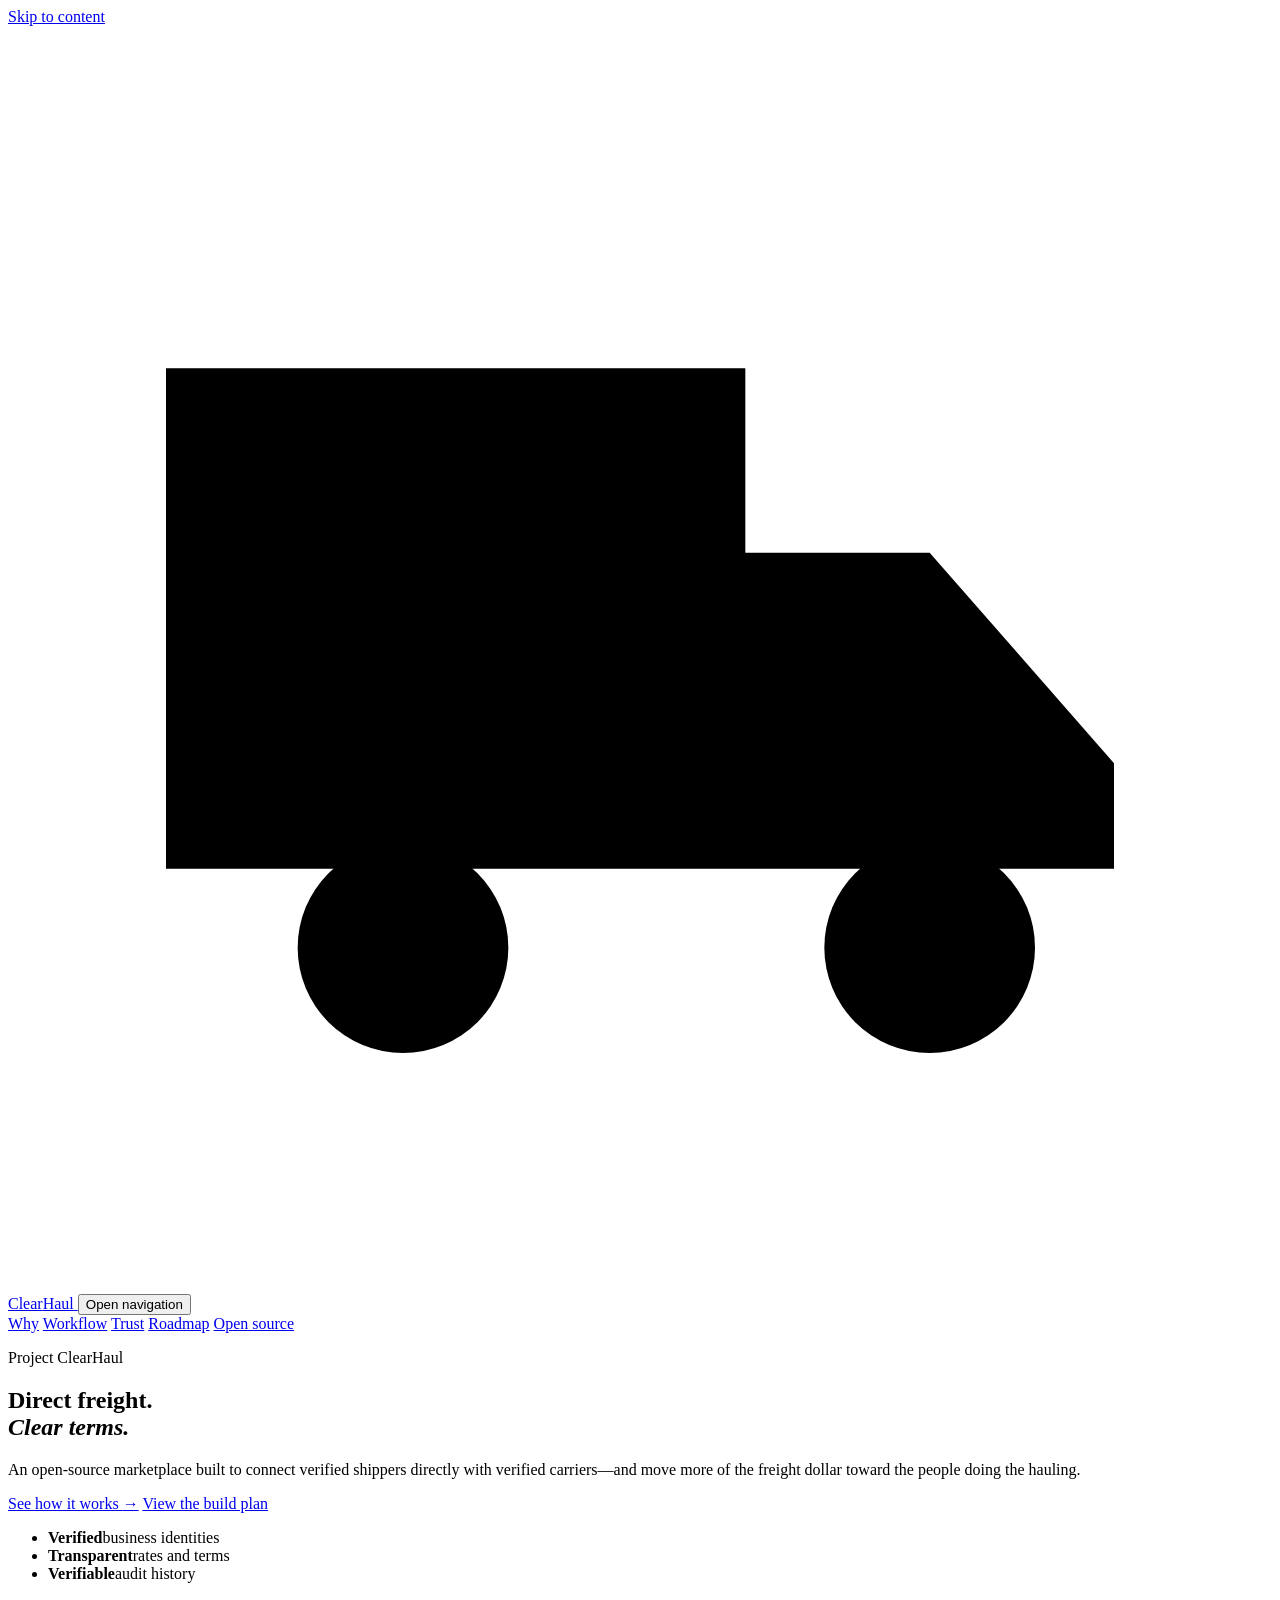
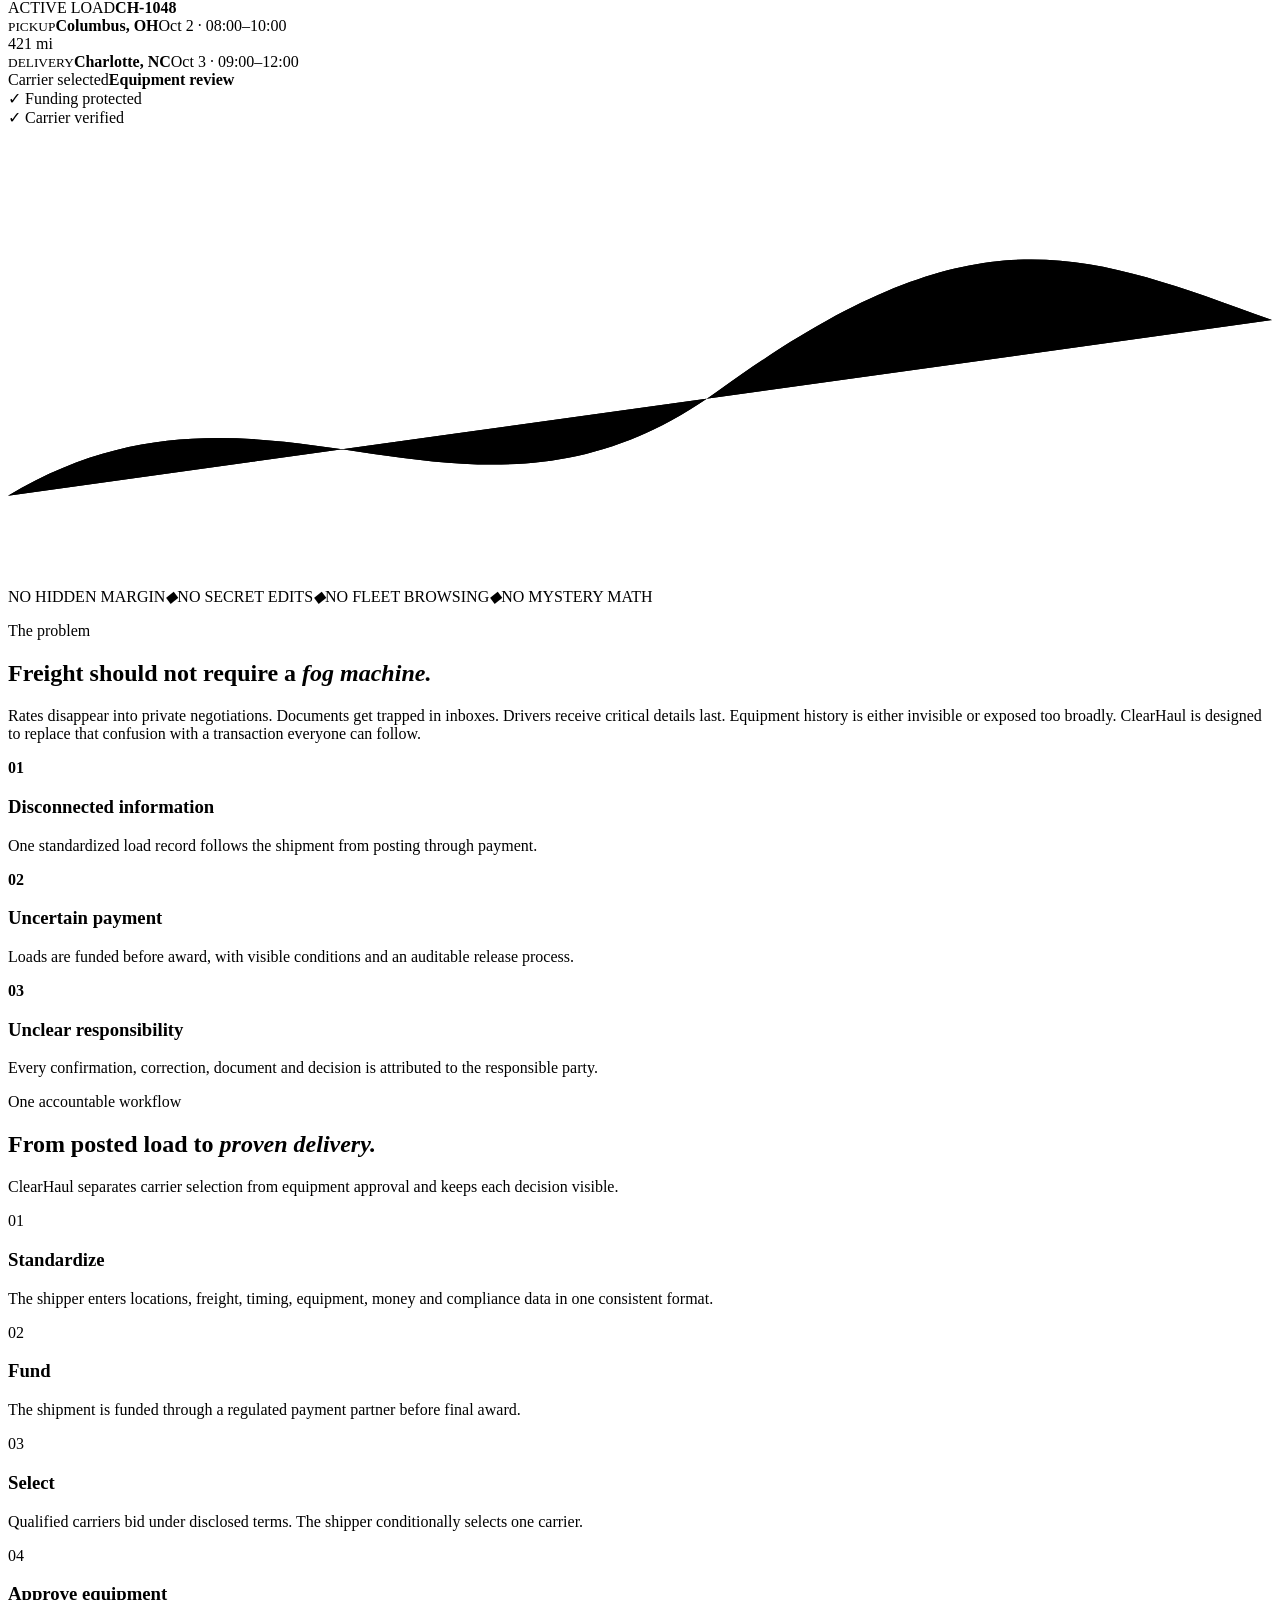
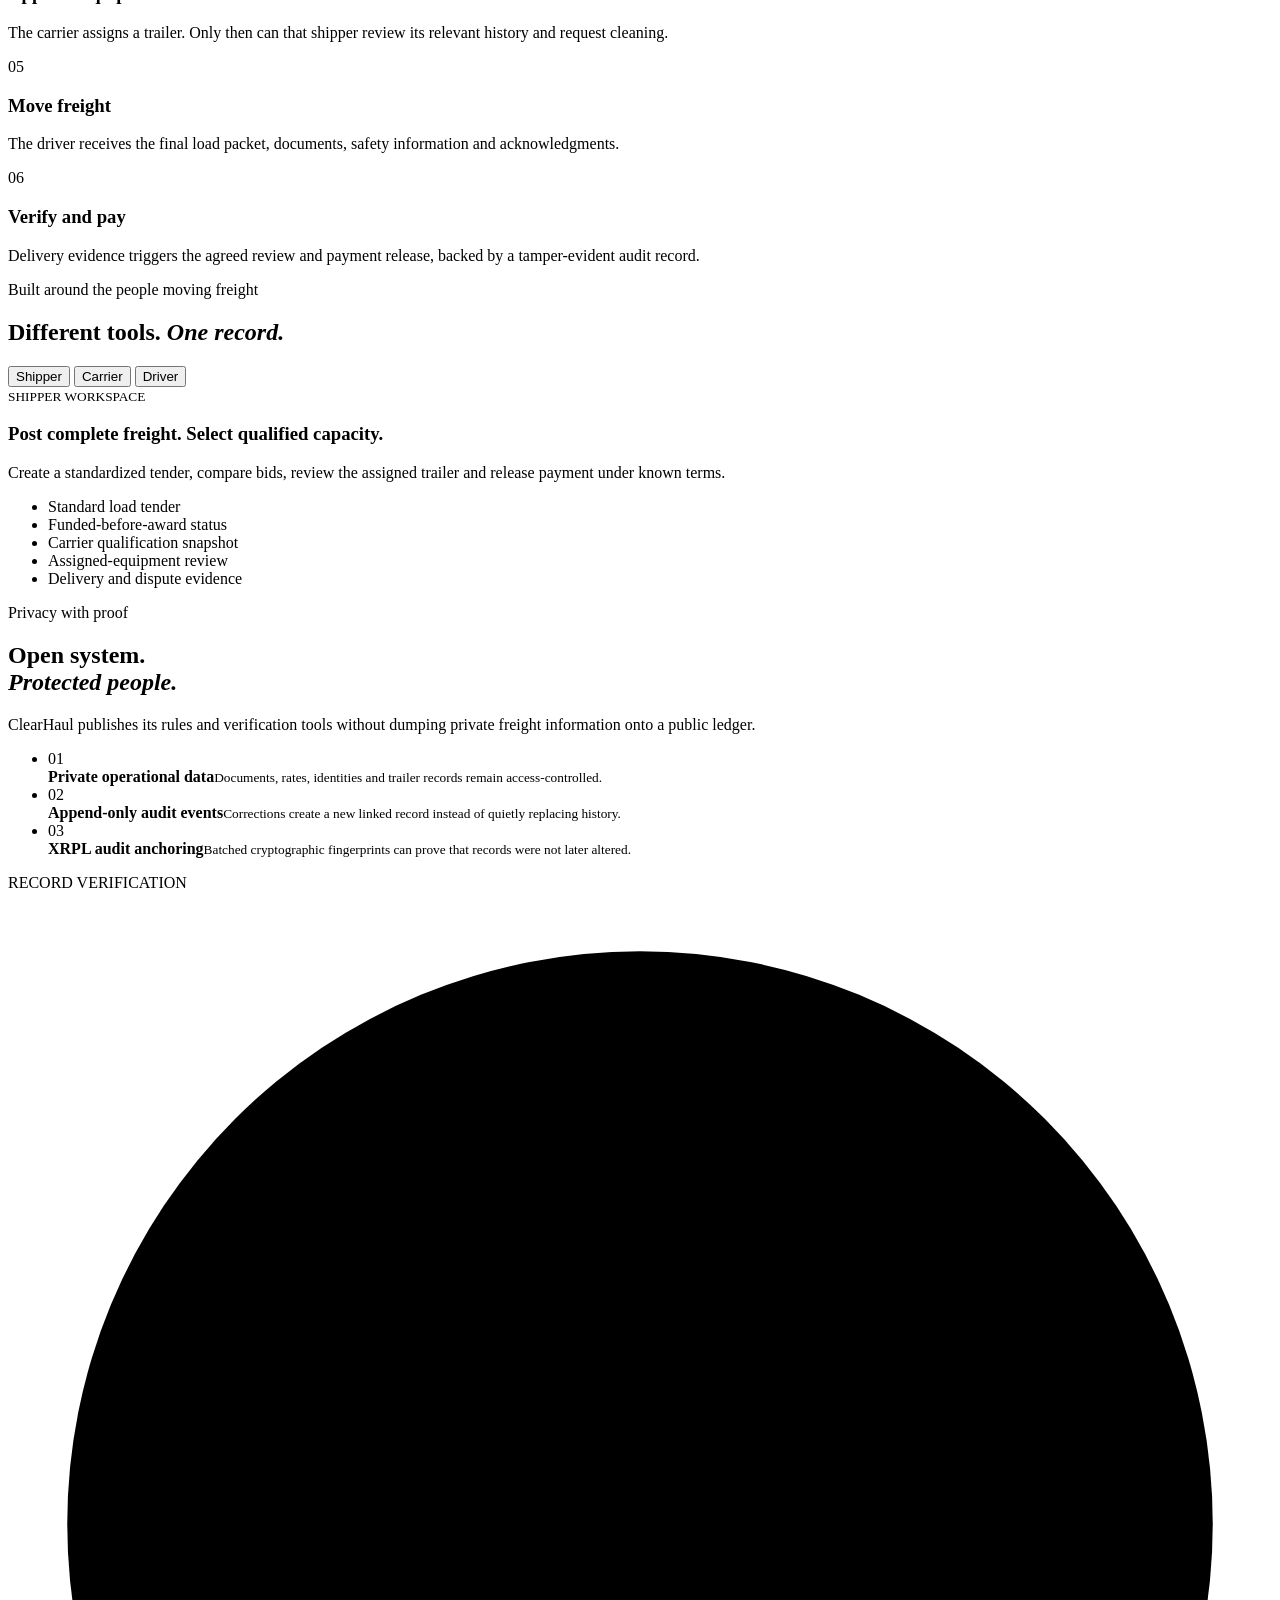
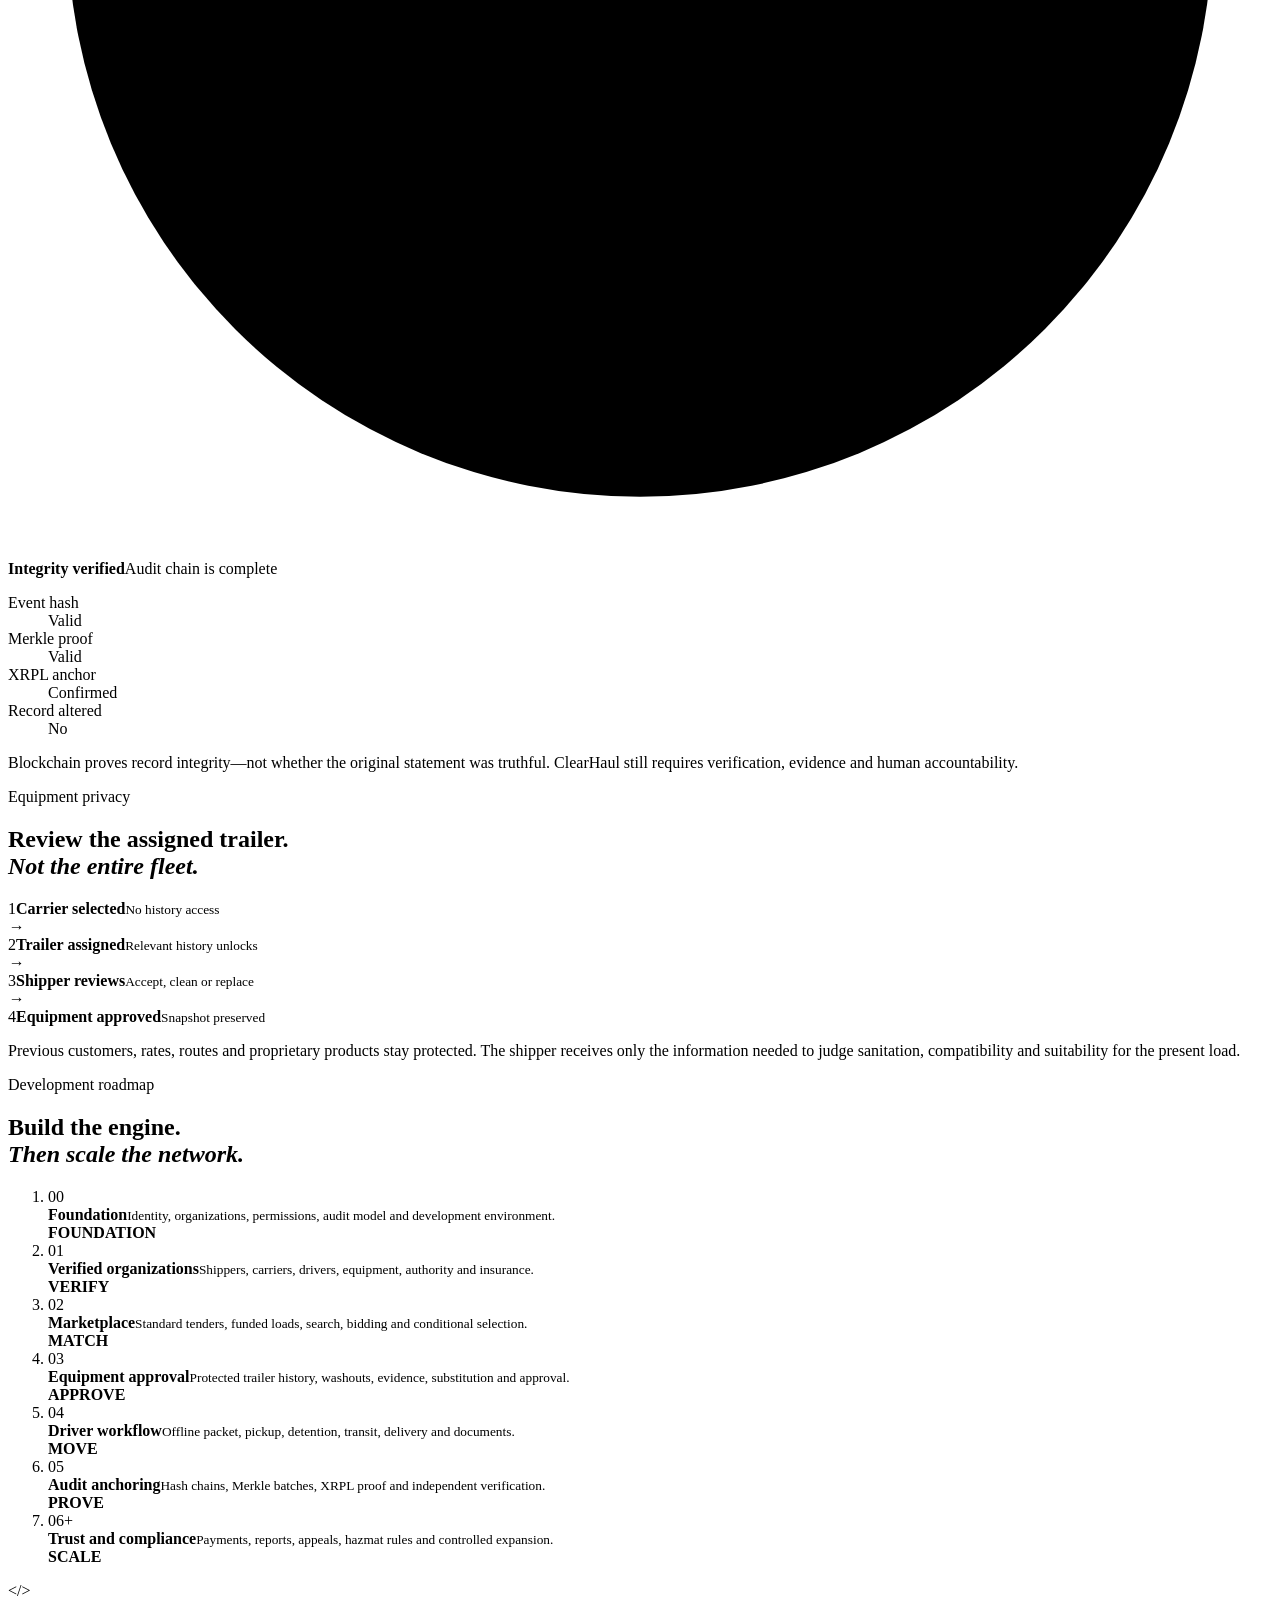
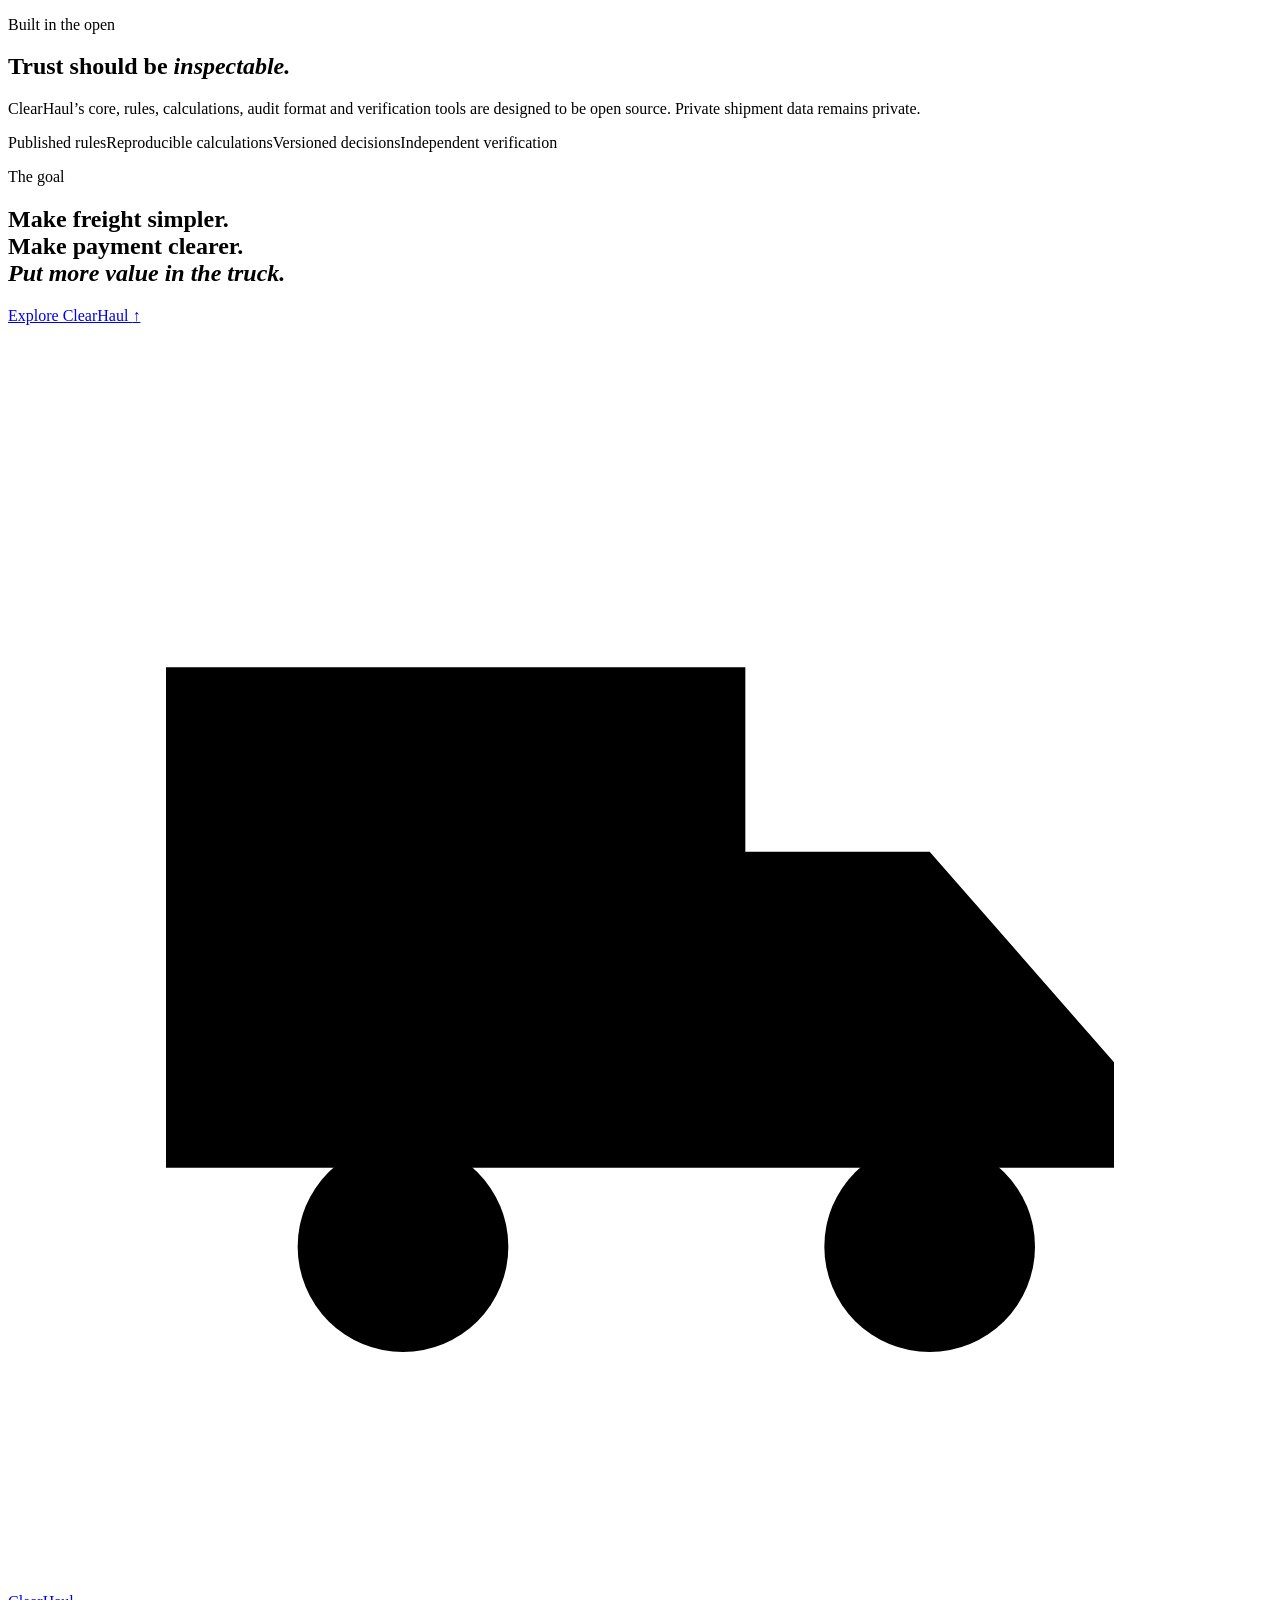
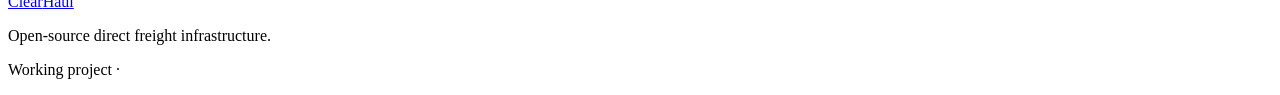
==== index.html @ f8c184ee "Add index.html for ClearHaul project website" ====
<!doctype html>
<html lang="en">
<head>
  <meta charset="utf-8">
  <meta name="viewport" content="width=device-width, initial-scale=1">
  <meta name="description" content="ClearHaul is an open-source direct freight marketplace connecting verified shippers, carriers and drivers with transparent transactions and verifiable audit records.">
  <meta name="theme-color" content="#08131f">
  <title>ClearHaul | Direct freight. Clear terms.</title>
  <link rel="icon" href="assets/favicon.svg" type="image/svg+xml">
  <link rel="stylesheet" href="styles.css">
  <script src="script.js" defer></script>
</head>
<body>
  <a class="skip-link" href="#main">Skip to content</a>
  <header class="site-header" data-header>
    <a class="brand" href="#top" aria-label="ClearHaul home">
      <svg aria-hidden="true" viewBox="0 0 48 48"><path d="M6 13h22v19H6zM28 20h7l7 8v4H28z"/><circle cx="15" cy="35" r="4"/><circle cx="35" cy="35" r="4"/><path class="brand-road" d="M3 41h42"/></svg>
      <span>Clear<span>Haul</span></span>
    </a>
    <button class="nav-toggle" type="button" aria-expanded="false" aria-controls="site-nav" data-nav-toggle>
      <span></span><span></span><span></span><span class="sr-only">Open navigation</span>
    </button>
    <nav id="site-nav" class="site-nav" aria-label="Primary navigation" data-nav>
      <a href="#problem">Why</a>
      <a href="#workflow">Workflow</a>
      <a href="#trust">Trust</a>
      <a href="#roadmap">Roadmap</a>
      <a class="nav-cta" href="#open-source">Open source</a>
    </nav>
  </header>

  <main id="main">
    <section class="hero" id="top">
      <div class="hero-grid"></div>
      <div class="hero-copy reveal">
        <p class="eyebrow"><span></span> Project ClearHaul</p>
        <h1>Direct freight.<br><em>Clear terms.</em></h1>
        <p class="hero-lead">An open-source marketplace built to connect verified shippers directly with verified carriers—and move more of the freight dollar toward the people doing the hauling.</p>
        <div class="hero-actions">
          <a class="button button-primary" href="#workflow">See how it works <span aria-hidden="true">→</span></a>
          <a class="button button-secondary" href="#roadmap">View the build plan</a>
        </div>
        <ul class="hero-signals" aria-label="Core principles">
          <li><strong>Verified</strong><span>business identities</span></li>
          <li><strong>Transparent</strong><span>rates and terms</span></li>
          <li><strong>Verifiable</strong><span>audit history</span></li>
        </ul>
      </div>

      <div class="hero-visual reveal" aria-label="Illustration of a direct freight load moving from shipper to carrier">
        <div class="route-card">
          <div class="route-top"><span>ACTIVE LOAD</span><strong>CH-1048</strong></div>
          <div class="route-stop">
            <span class="stop-dot pickup"></span>
            <div><small>PICKUP</small><strong>Columbus, OH</strong><span>Oct 2 · 08:00–10:00</span></div>
          </div>
          <div class="route-line"><i></i><span>421 mi</span></div>
          <div class="route-stop">
            <span class="stop-dot delivery"></span>
            <div><small>DELIVERY</small><strong>Charlotte, NC</strong><span>Oct 3 · 09:00–12:00</span></div>
          </div>
          <div class="route-footer"><span>Carrier selected</span><strong>Equipment review</strong></div>
        </div>
        <div class="status-chip chip-one"><span>✓</span> Funding protected</div>
        <div class="status-chip chip-two"><span>✓</span> Carrier verified</div>
        <svg class="road-art" viewBox="0 0 720 260" aria-hidden="true">
          <path d="M0 210 C150 120 260 255 405 150 S610 70 720 110"/>
          <path class="road-dash" d="M0 210 C150 120 260 255 405 150 S610 70 720 110"/>
        </svg>
      </div>
    </section>

    <section class="ticker" aria-label="ClearHaul principles">
      <div><span>NO HIDDEN MARGIN</span><i>◆</i><span>NO SECRET EDITS</span><i>◆</i><span>NO FLEET BROWSING</span><i>◆</i><span>NO MYSTERY MATH</span></div>
    </section>

    <section class="section problem" id="problem">
      <div class="section-heading reveal">
        <p class="eyebrow dark"><span></span> The problem</p>
        <h2>Freight should not require a <em>fog machine.</em></h2>
      </div>
      <div class="problem-layout">
        <p class="problem-intro reveal">Rates disappear into private negotiations. Documents get trapped in inboxes. Drivers receive critical details last. Equipment history is either invisible or exposed too broadly. ClearHaul is designed to replace that confusion with a transaction everyone can follow.</p>
        <div class="problem-list">
          <article class="problem-item reveal"><b>01</b><div><h3>Disconnected information</h3><p>One standardized load record follows the shipment from posting through payment.</p></div></article>
          <article class="problem-item reveal"><b>02</b><div><h3>Uncertain payment</h3><p>Loads are funded before award, with visible conditions and an auditable release process.</p></div></article>
          <article class="problem-item reveal"><b>03</b><div><h3>Unclear responsibility</h3><p>Every confirmation, correction, document and decision is attributed to the responsible party.</p></div></article>
        </div>
      </div>
    </section>

    <section class="section workflow" id="workflow">
      <div class="section-heading reveal">
        <p class="eyebrow"><span></span> One accountable workflow</p>
        <h2>From posted load to <em>proven delivery.</em></h2>
        <p>ClearHaul separates carrier selection from equipment approval and keeps each decision visible.</p>
      </div>
      <div class="steps">
        <article class="step reveal"><span>01</span><h3>Standardize</h3><p>The shipper enters locations, freight, timing, equipment, money and compliance data in one consistent format.</p></article>
        <article class="step reveal"><span>02</span><h3>Fund</h3><p>The shipment is funded through a regulated payment partner before final award.</p></article>
        <article class="step reveal"><span>03</span><h3>Select</h3><p>Qualified carriers bid under disclosed terms. The shipper conditionally selects one carrier.</p></article>
        <article class="step reveal"><span>04</span><h3>Approve equipment</h3><p>The carrier assigns a trailer. Only then can that shipper review its relevant history and request cleaning.</p></article>
        <article class="step reveal"><span>05</span><h3>Move freight</h3><p>The driver receives the final load packet, documents, safety information and acknowledgments.</p></article>
        <article class="step reveal"><span>06</span><h3>Verify and pay</h3><p>Delivery evidence triggers the agreed review and payment release, backed by a tamper-evident audit record.</p></article>
      </div>
    </section>

    <section class="section roles">
      <div class="section-heading reveal">
        <p class="eyebrow dark"><span></span> Built around the people moving freight</p>
        <h2>Different tools. <em>One record.</em></h2>
      </div>
      <div class="role-tabs reveal" role="tablist" aria-label="ClearHaul user roles">
        <button role="tab" aria-selected="true" aria-controls="shipper-panel" id="shipper-tab" data-tab="shipper">Shipper</button>
        <button role="tab" aria-selected="false" aria-controls="carrier-panel" id="carrier-tab" data-tab="carrier">Carrier</button>
        <button role="tab" aria-selected="false" aria-controls="driver-panel" id="driver-tab" data-tab="driver">Driver</button>
      </div>
      <div class="role-panels reveal">
        <article id="shipper-panel" role="tabpanel" aria-labelledby="shipper-tab" data-panel="shipper">
          <div><small>SHIPPER WORKSPACE</small><h3>Post complete freight. Select qualified capacity.</h3><p>Create a standardized tender, compare bids, review the assigned trailer and release payment under known terms.</p></div>
          <ul><li>Standard load tender</li><li>Funded-before-award status</li><li>Carrier qualification snapshot</li><li>Assigned-equipment review</li><li>Delivery and dispute evidence</li></ul>
        </article>
        <article id="carrier-panel" role="tabpanel" aria-labelledby="carrier-tab" data-panel="carrier" hidden>
          <div><small>CARRIER WORKSPACE</small><h3>Bid clearly. Protect your equipment data.</h3><p>See funded loads, disclose exact terms, assign authorized equipment and follow payment from award to release.</p></div>
          <ul><li>Verified marketplace access</li><li>Versioned bids and terms</li><li>Fleet and driver assignments</li><li>Controlled history disclosure</li><li>Payment status and evidence</li></ul>
        </article>
        <article id="driver-panel" role="tabpanel" aria-labelledby="driver-tab" data-panel="driver" hidden>
          <div><small>DRIVER WORKSPACE</small><h3>The right information reaches the truck.</h3><p>Receive the final packet offline, record arrivals and detention, capture evidence and submit proof of delivery.</p></div>
          <ul><li>Offline load packet</li><li>Hazmat information handoff</li><li>Securement checklist</li><li>Detention timeline</li><li>Pickup and delivery evidence</li></ul>
        </article>
      </div>
    </section>

    <section class="section trust" id="trust">
      <div class="trust-copy reveal">
        <p class="eyebrow"><span></span> Privacy with proof</p>
        <h2>Open system.<br><em>Protected people.</em></h2>
        <p>ClearHaul publishes its rules and verification tools without dumping private freight information onto a public ledger.</p>
        <ul>
          <li><span>01</span><div><strong>Private operational data</strong><small>Documents, rates, identities and trailer records remain access-controlled.</small></div></li>
          <li><span>02</span><div><strong>Append-only audit events</strong><small>Corrections create a new linked record instead of quietly replacing history.</small></div></li>
          <li><span>03</span><div><strong>XRPL audit anchoring</strong><small>Batched cryptographic fingerprints can prove that records were not later altered.</small></div></li>
        </ul>
      </div>
      <div class="proof-card reveal">
        <div class="proof-head"><span>RECORD VERIFICATION</span><span class="pulse"></span></div>
        <div class="proof-status"><svg viewBox="0 0 64 64" aria-hidden="true"><circle cx="32" cy="32" r="29"/><path d="m18 33 9 9 19-21"/></svg><div><strong>Integrity verified</strong><span>Audit chain is complete</span></div></div>
        <dl>
          <div><dt>Event hash</dt><dd>Valid</dd></div>
          <div><dt>Merkle proof</dt><dd>Valid</dd></div>
          <div><dt>XRPL anchor</dt><dd>Confirmed</dd></div>
          <div><dt>Record altered</dt><dd>No</dd></div>
        </dl>
        <p>Blockchain proves record integrity—not whether the original statement was truthful. ClearHaul still requires verification, evidence and human accountability.</p>
      </div>
    </section>

    <section class="section equipment">
      <div class="section-heading reveal">
        <p class="eyebrow dark"><span></span> Equipment privacy</p>
        <h2>Review the assigned trailer.<br><em>Not the entire fleet.</em></h2>
      </div>
      <div class="equipment-flow reveal">
        <div class="flow-node done"><span>1</span><strong>Carrier selected</strong><small>No history access</small></div>
        <i>→</i>
        <div class="flow-node active"><span>2</span><strong>Trailer assigned</strong><small>Relevant history unlocks</small></div>
        <i>→</i>
        <div class="flow-node"><span>3</span><strong>Shipper reviews</strong><small>Accept, clean or replace</small></div>
        <i>→</i>
        <div class="flow-node"><span>4</span><strong>Equipment approved</strong><small>Snapshot preserved</small></div>
      </div>
      <p class="equipment-note reveal">Previous customers, rates, routes and proprietary products stay protected. The shipper receives only the information needed to judge sanitation, compatibility and suitability for the present load.</p>
    </section>

    <section class="section roadmap" id="roadmap">
      <div class="section-heading reveal">
        <p class="eyebrow"><span></span> Development roadmap</p>
        <h2>Build the engine.<br><em>Then scale the network.</em></h2>
      </div>
      <ol class="roadmap-list">
        <li class="reveal"><span>00</span><div><strong>Foundation</strong><small>Identity, organizations, permissions, audit model and development environment.</small></div><b>FOUNDATION</b></li>
        <li class="reveal"><span>01</span><div><strong>Verified organizations</strong><small>Shippers, carriers, drivers, equipment, authority and insurance.</small></div><b>VERIFY</b></li>
        <li class="reveal"><span>02</span><div><strong>Marketplace</strong><small>Standard tenders, funded loads, search, bidding and conditional selection.</small></div><b>MATCH</b></li>
        <li class="reveal"><span>03</span><div><strong>Equipment approval</strong><small>Protected trailer history, washouts, evidence, substitution and approval.</small></div><b>APPROVE</b></li>
        <li class="reveal"><span>04</span><div><strong>Driver workflow</strong><small>Offline packet, pickup, detention, transit, delivery and documents.</small></div><b>MOVE</b></li>
        <li class="reveal"><span>05</span><div><strong>Audit anchoring</strong><small>Hash chains, Merkle batches, XRPL proof and independent verification.</small></div><b>PROVE</b></li>
        <li class="reveal"><span>06+</span><div><strong>Trust and compliance</strong><small>Payments, reports, appeals, hazmat rules and controlled expansion.</small></div><b>SCALE</b></li>
      </ol>
    </section>

    <section class="section open-source" id="open-source">
      <div class="source-mark" aria-hidden="true">&lt;/&gt;</div>
      <div class="source-copy reveal">
        <p class="eyebrow dark"><span></span> Built in the open</p>
        <h2>Trust should be <em>inspectable.</em></h2>
        <p>ClearHaul’s core, rules, calculations, audit format and verification tools are designed to be open source. Private shipment data remains private.</p>
      </div>
      <div class="source-principles reveal">
        <span>Published rules</span><span>Reproducible calculations</span><span>Versioned decisions</span><span>Independent verification</span>
      </div>
    </section>

    <section class="closing">
      <div class="reveal">
        <p class="eyebrow"><span></span> The goal</p>
        <h2>Make freight simpler.<br>Make payment clearer.<br><em>Put more value in the truck.</em></h2>
        <a class="button button-primary" href="#top">Explore ClearHaul <span aria-hidden="true">↑</span></a>
      </div>
    </section>
  </main>

  <footer>
    <a class="brand footer-brand" href="#top"><svg aria-hidden="true" viewBox="0 0 48 48"><path d="M6 13h22v19H6zM28 20h7l7 8v4H28z"/><circle cx="15" cy="35" r="4"/><circle cx="35" cy="35" r="4"/></svg><span>Clear<span>Haul</span></span></a>
    <p>Open-source direct freight infrastructure.</p>
    <p>Working project · <span data-year></span></p>
  </footer>
</body>
</html>
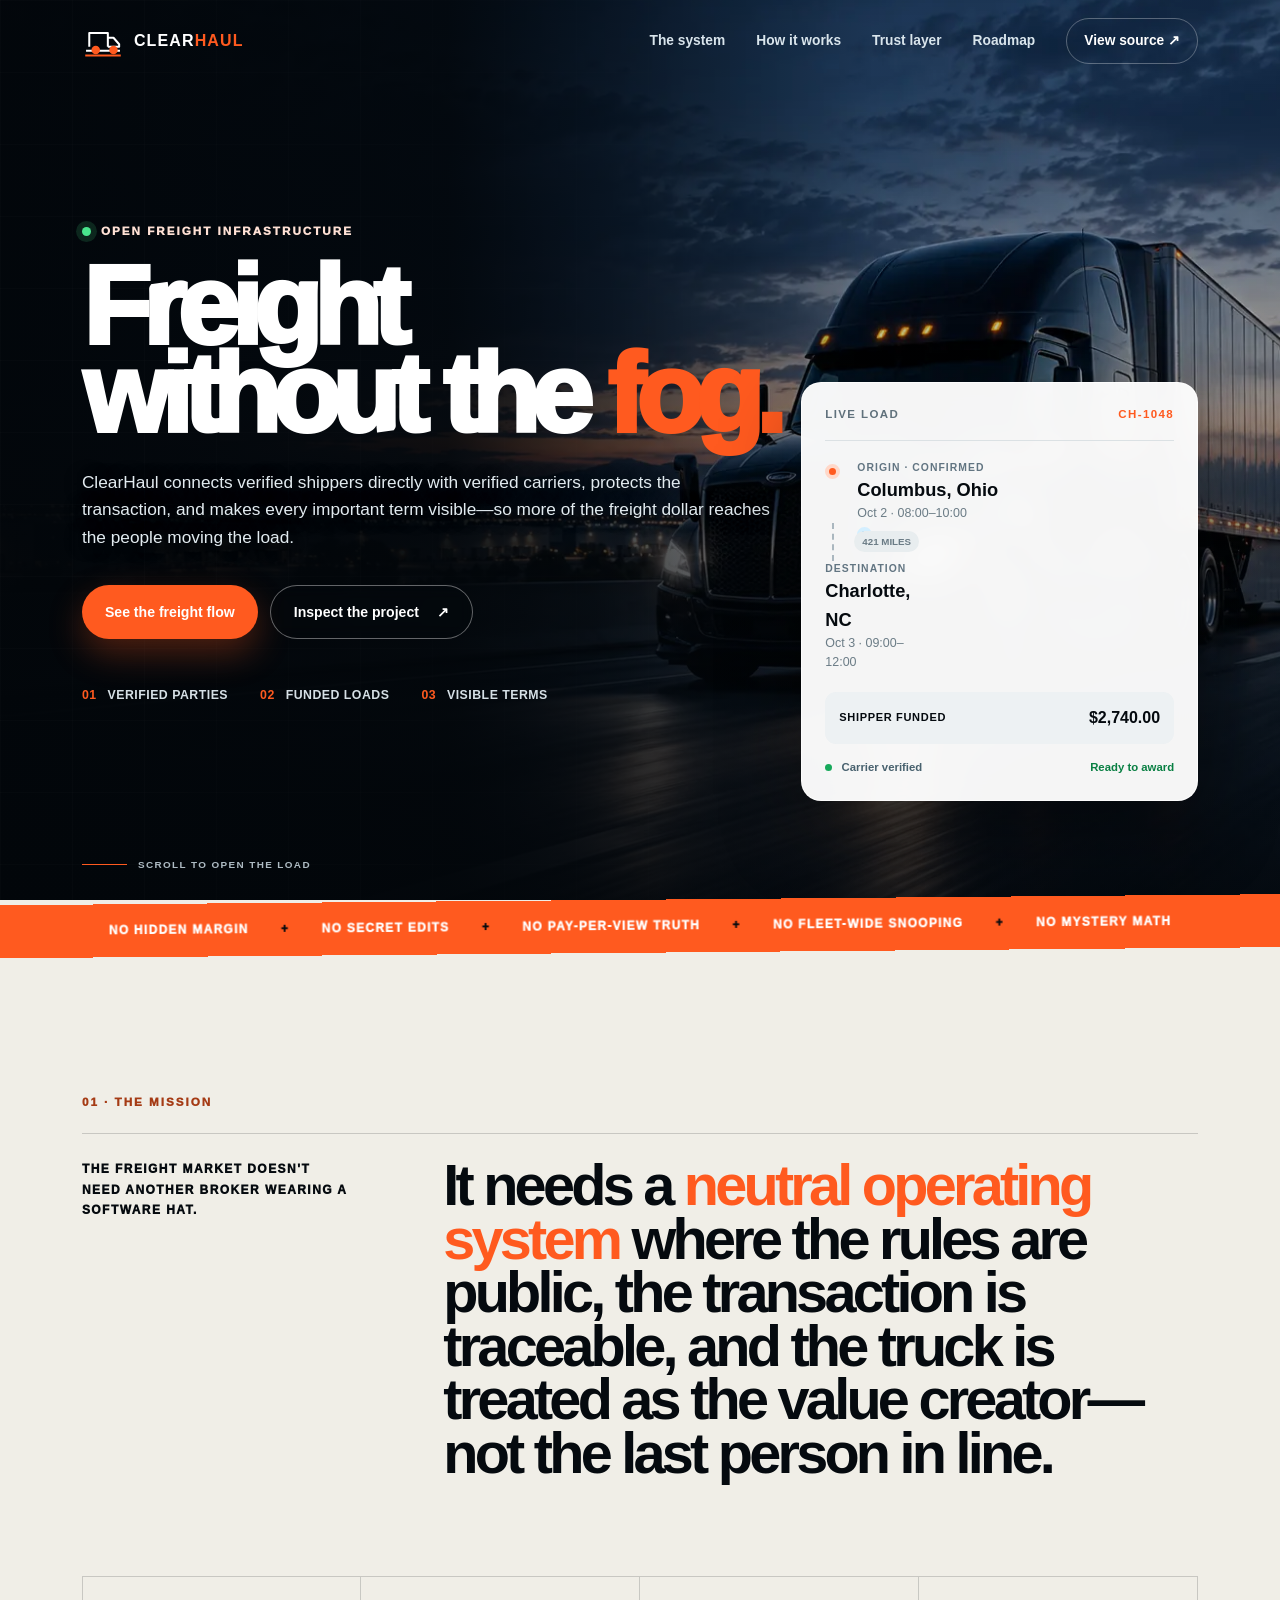
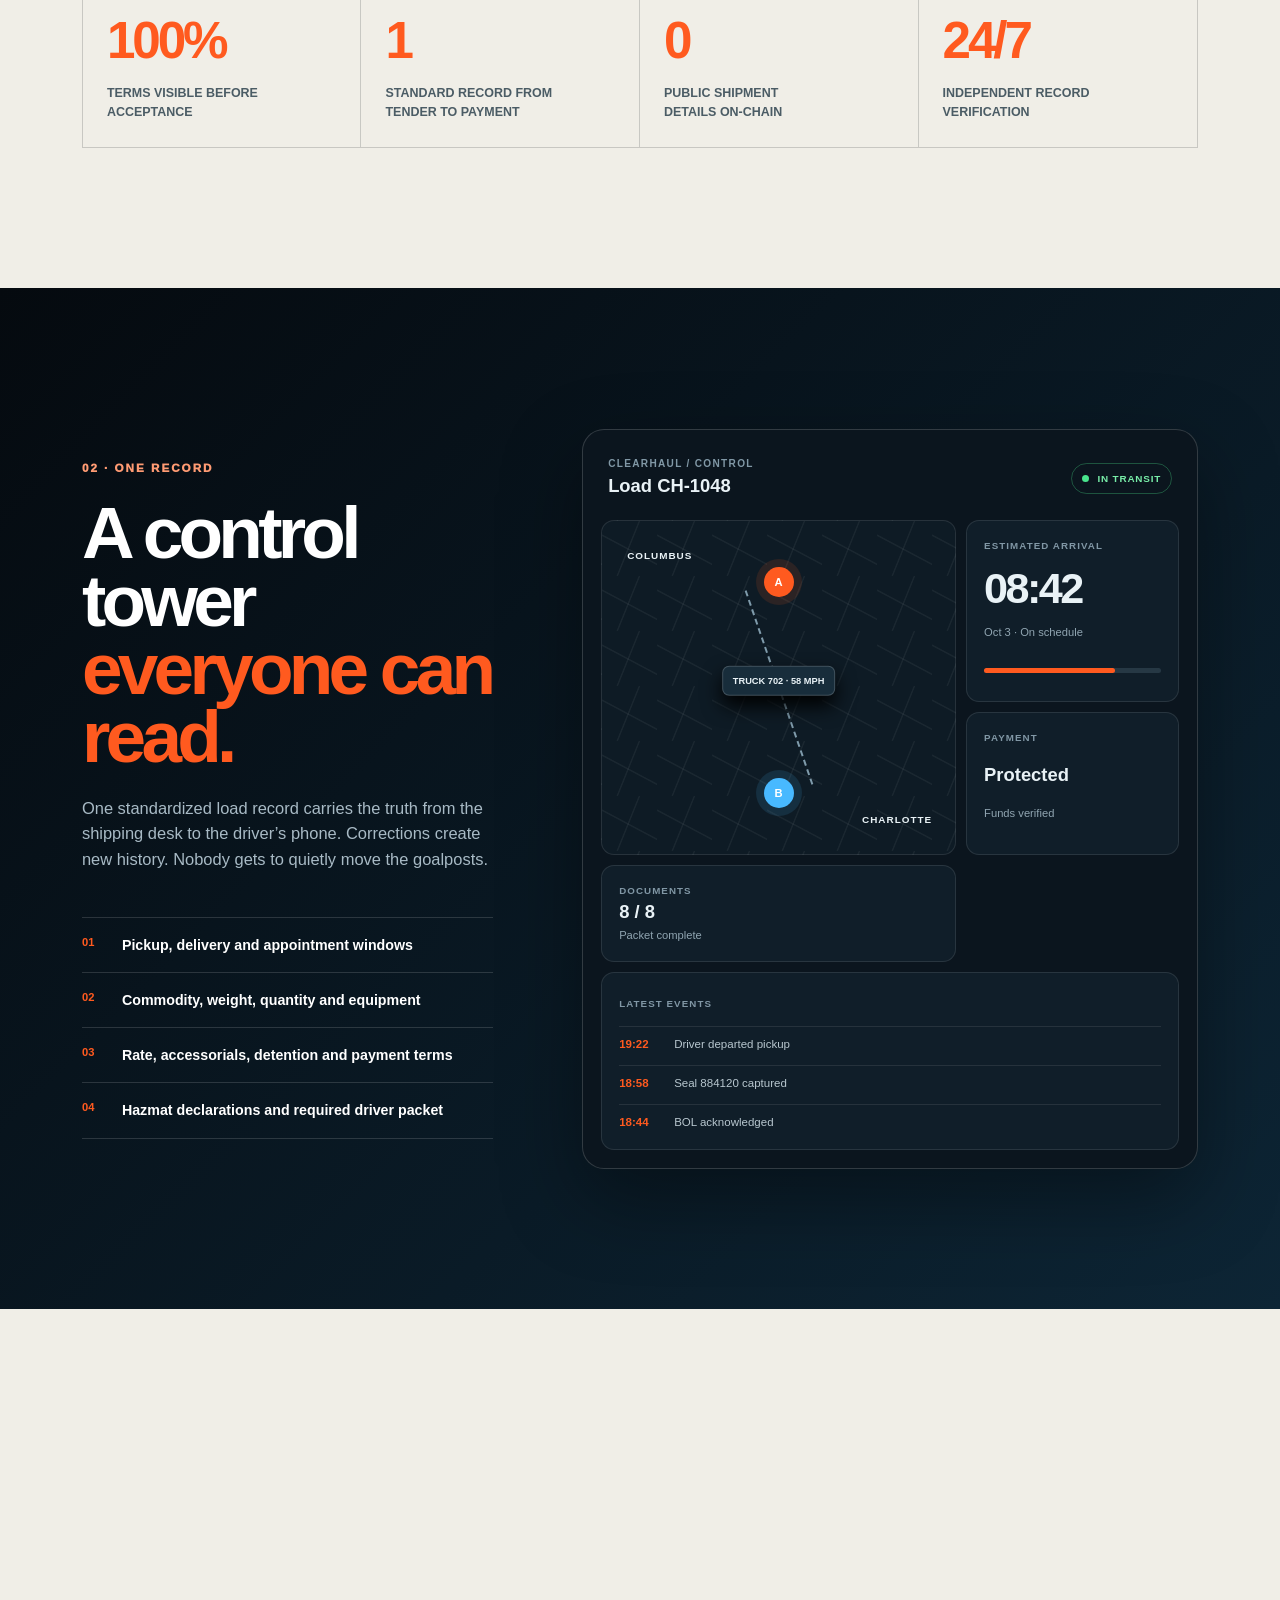
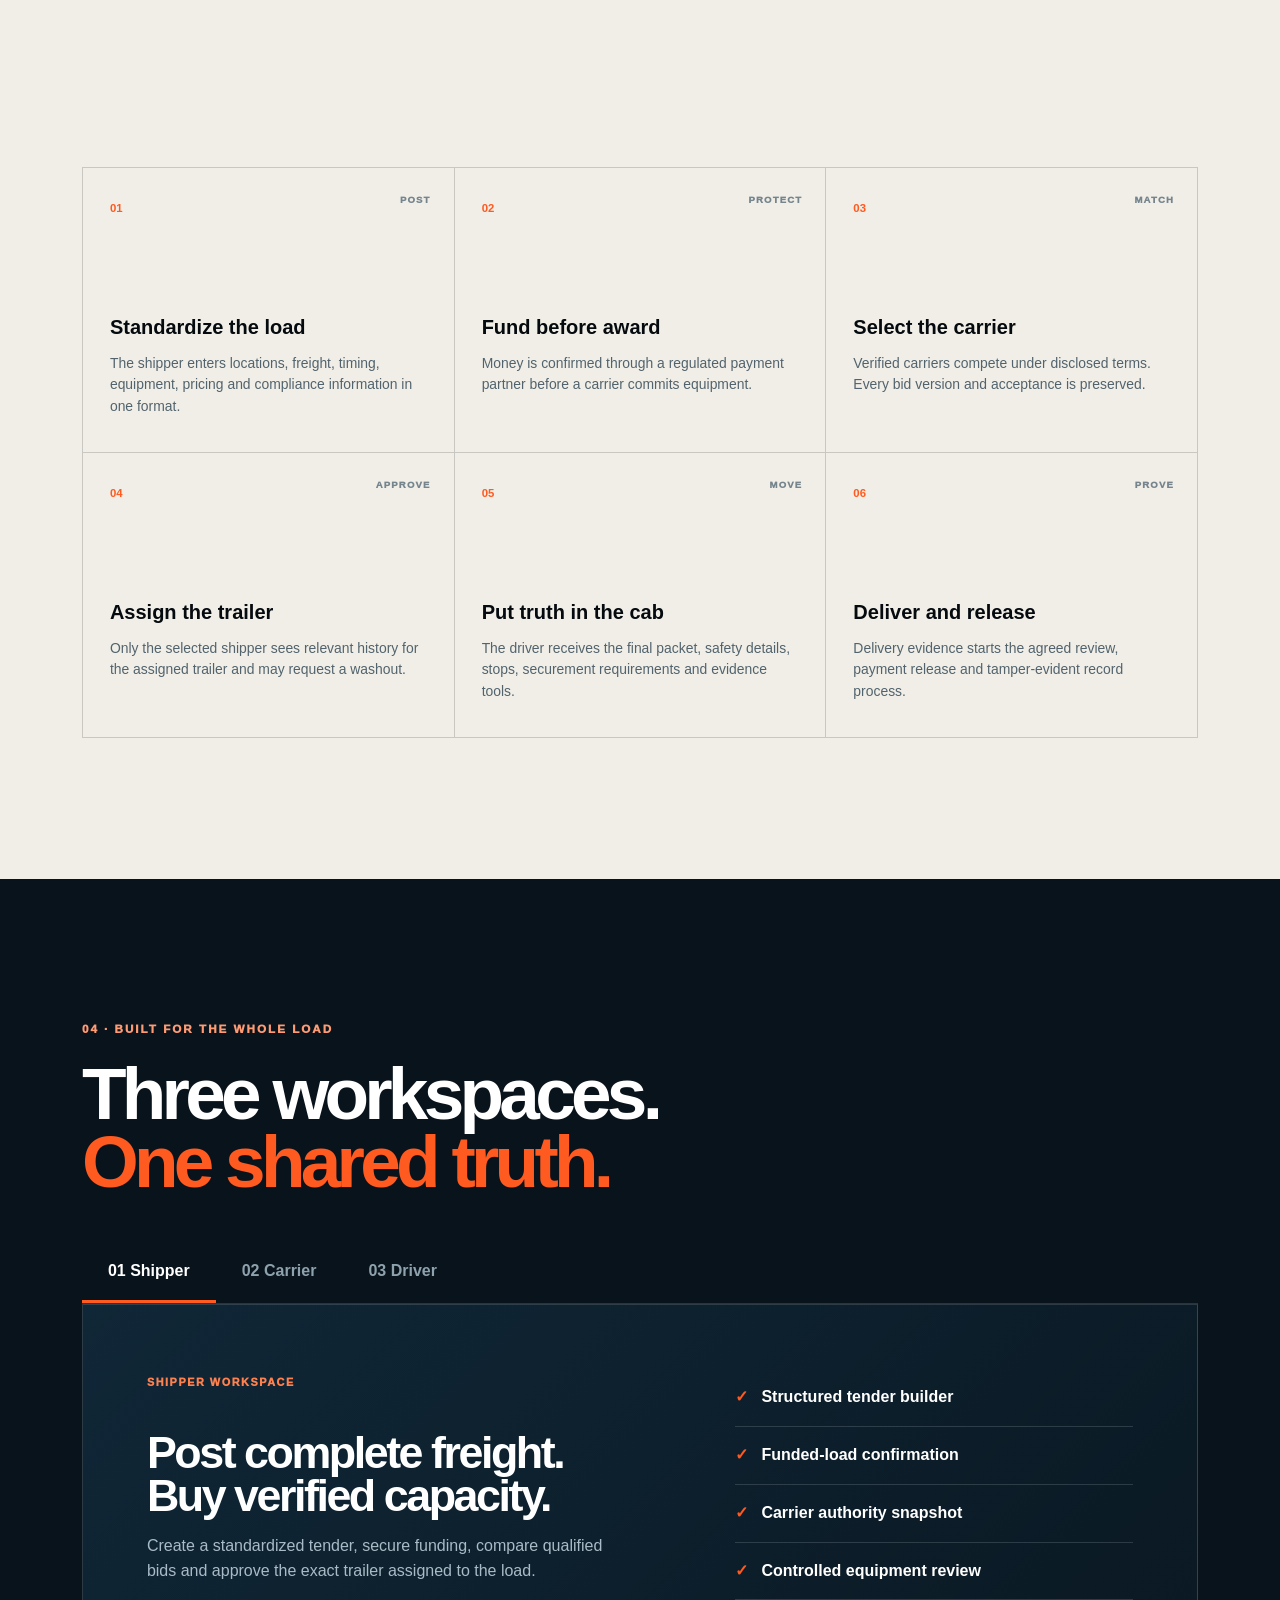
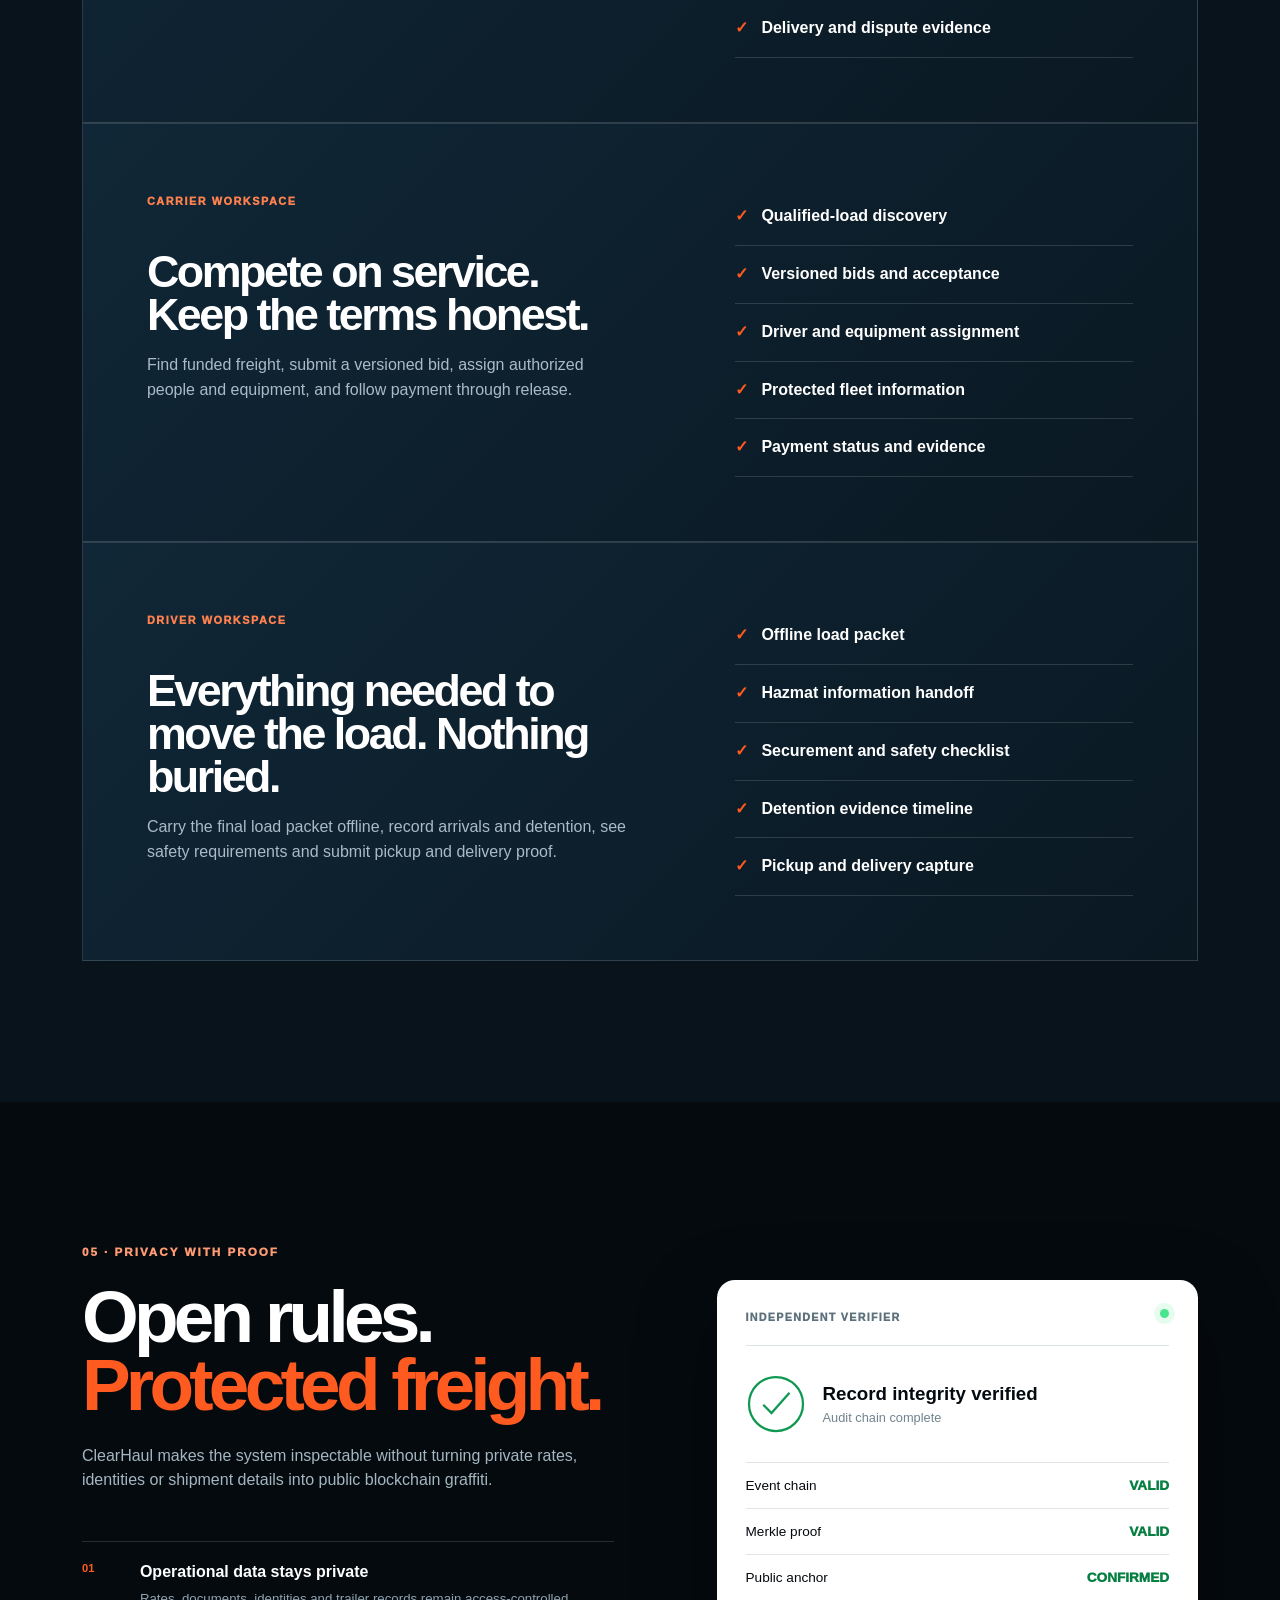
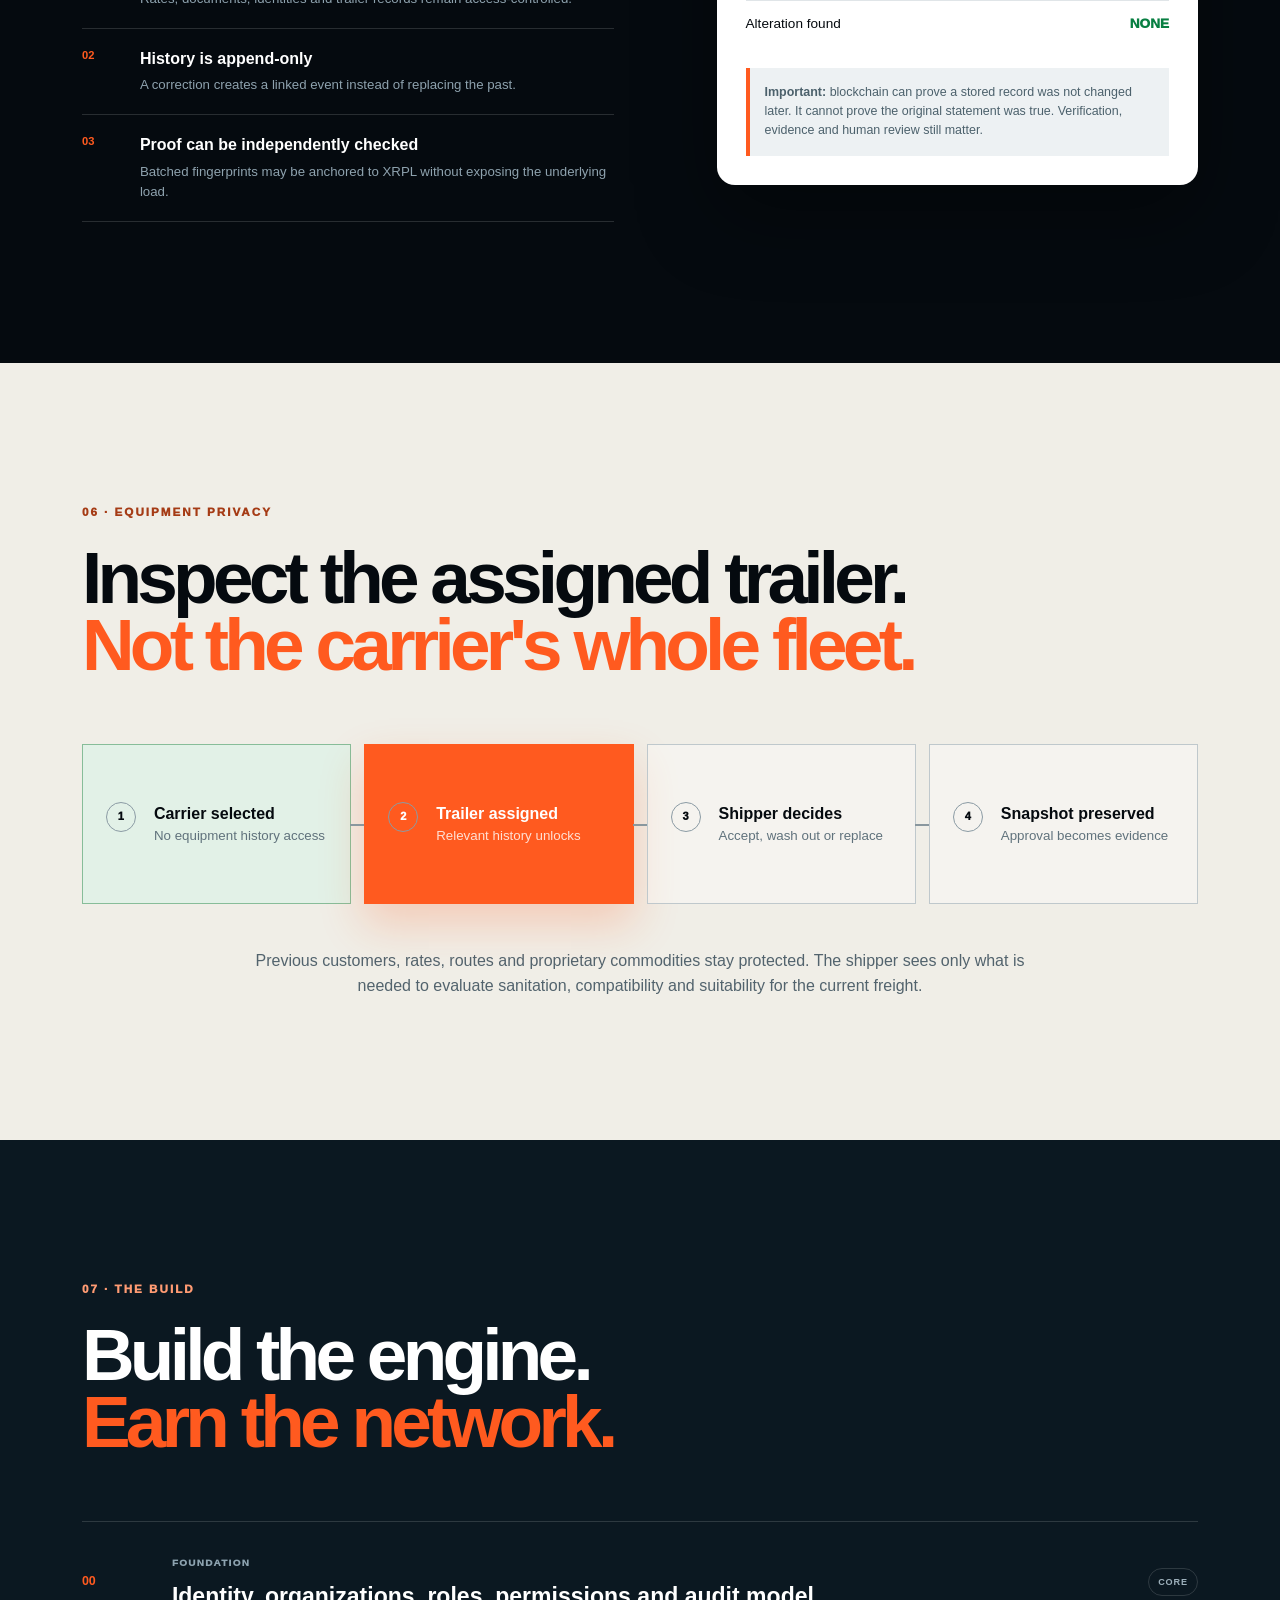
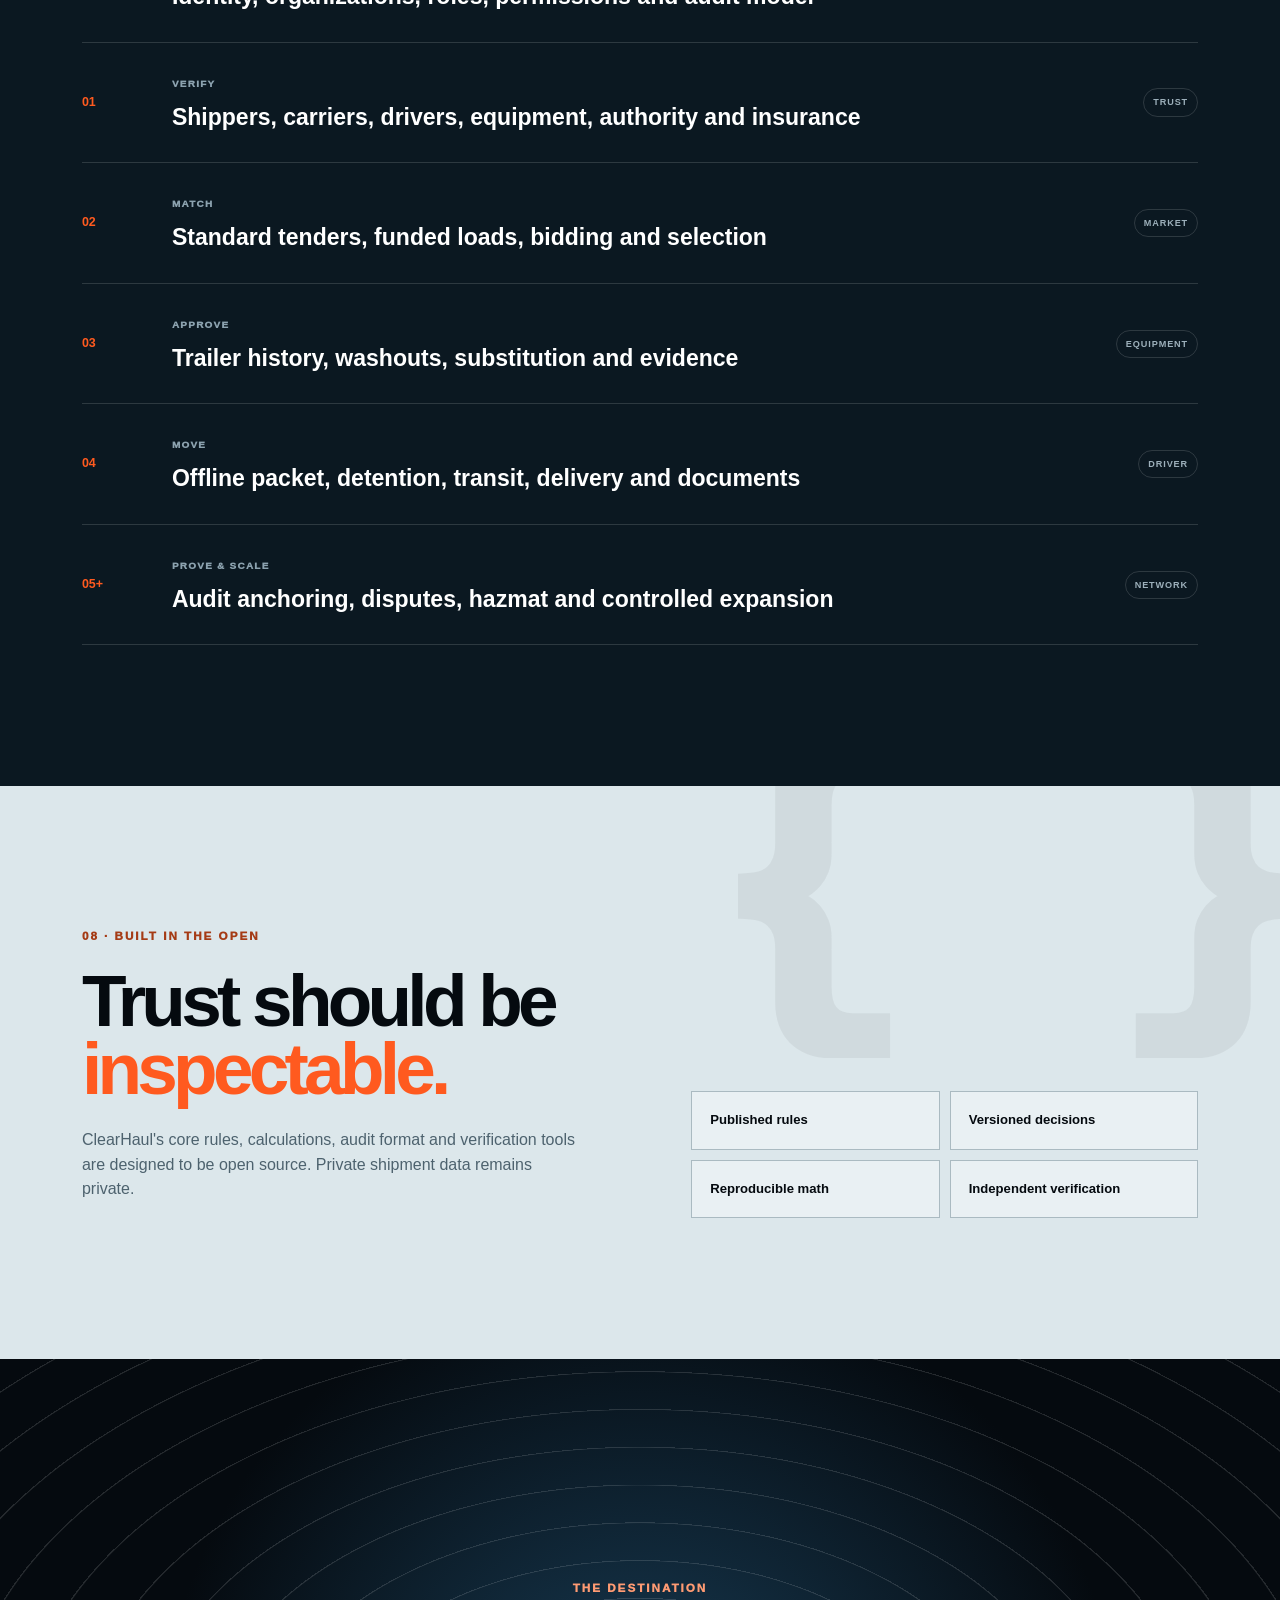
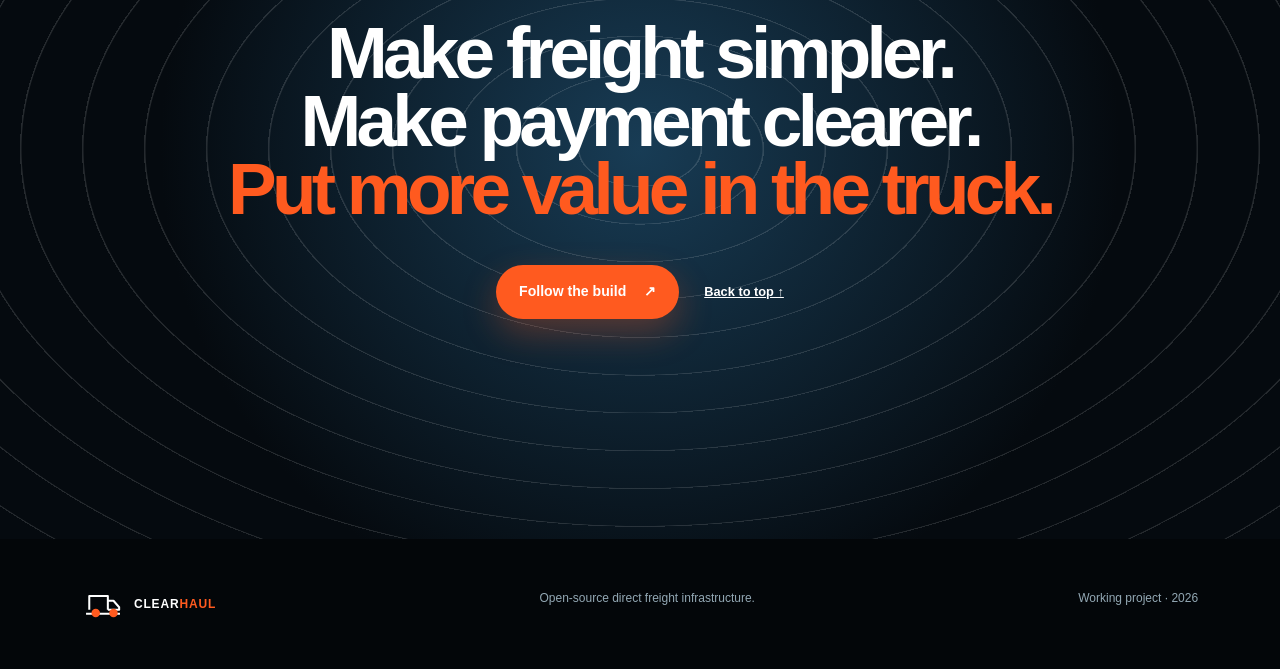
==== commit 329b446b: "Redesign ClearHaul website to AAA launch quality" ====
--- a/index.html
+++ b/index.html
@@ -3,216 +3,147 @@
 <head>
   <meta charset="utf-8">
   <meta name="viewport" content="width=device-width, initial-scale=1">
-  <meta name="description" content="ClearHaul is an open-source direct freight marketplace connecting verified shippers, carriers and drivers with transparent transactions and verifiable audit records.">
-  <meta name="theme-color" content="#08131f">
-  <title>ClearHaul | Direct freight. Clear terms.</title>
+  <meta name="description" content="ClearHaul is open freight infrastructure connecting verified shippers directly with verified carriers—clear rates, protected payments and more value in the truck.">
+  <meta name="theme-color" content="#050a0f">
+  <title>ClearHaul | Freight without the fog</title>
   <link rel="icon" href="assets/favicon.svg" type="image/svg+xml">
+  <link rel="preload" href="assets/clearhaul-hero.webp" as="image" type="image/webp" fetchpriority="high">
   <link rel="stylesheet" href="styles.css">
   <script src="script.js" defer></script>
 </head>
 <body>
-  <a class="skip-link" href="#main">Skip to content</a>
+  <a class="skip-link" href="#main">Skip to main content</a>
   <header class="site-header" data-header>
     <a class="brand" href="#top" aria-label="ClearHaul home">
-      <svg aria-hidden="true" viewBox="0 0 48 48"><path d="M6 13h22v19H6zM28 20h7l7 8v4H28z"/><circle cx="15" cy="35" r="4"/><circle cx="35" cy="35" r="4"/><path class="brand-road" d="M3 41h42"/></svg>
-      <span>Clear<span>Haul</span></span>
+      <svg aria-hidden="true" viewBox="0 0 52 52"><path d="M5 38h42M9 33V16h23v17M32 22h7l7 8v3H32"/><circle cx="17" cy="37" r="4"/><circle cx="39" cy="37" r="4"/><path class="accent" d="M4 44h44"/></svg>
+      <span>CLEAR<strong>HAUL</strong></span>
     </a>
     <button class="nav-toggle" type="button" aria-expanded="false" aria-controls="site-nav" data-nav-toggle>
       <span></span><span></span><span></span><span class="sr-only">Open navigation</span>
     </button>
     <nav id="site-nav" class="site-nav" aria-label="Primary navigation" data-nav>
-      <a href="#problem">Why</a>
-      <a href="#workflow">Workflow</a>
-      <a href="#trust">Trust</a>
-      <a href="#roadmap">Roadmap</a>
-      <a class="nav-cta" href="#open-source">Open source</a>
+      <a href="#system">The system</a><a href="#workflow">How it works</a><a href="#trust">Trust layer</a><a href="#roadmap">Roadmap</a>
+      <a class="nav-cta" href="https://github.com/Spike1976/clearhaul">View source <span aria-hidden="true">↗</span></a>
     </nav>
   </header>
 
   <main id="main">
     <section class="hero" id="top">
-      <div class="hero-grid"></div>
+      <div class="hero-photo" role="img" aria-label="Black semi-truck hauling freight on an interstate at blue hour"></div>
+      <div class="hero-shade"></div><div class="hero-grid" aria-hidden="true"></div>
       <div class="hero-copy reveal">
-        <p class="eyebrow"><span></span> Project ClearHaul</p>
-        <h1>Direct freight.<br><em>Clear terms.</em></h1>
-        <p class="hero-lead">An open-source marketplace built to connect verified shippers directly with verified carriers—and move more of the freight dollar toward the people doing the hauling.</p>
+        <p class="kicker"><span class="live-dot"></span> Open freight infrastructure</p>
+        <h1>Freight<br>without the <em>fog.</em></h1>
+        <p class="hero-lead">ClearHaul connects verified shippers directly with verified carriers, protects the transaction, and makes every important term visible—so more of the freight dollar reaches the people moving the load.</p>
         <div class="hero-actions">
-          <a class="button button-primary" href="#workflow">See how it works <span aria-hidden="true">→</span></a>
-          <a class="button button-secondary" href="#roadmap">View the build plan</a>
+          <a class="button primary" href="#workflow">See the freight flow</a>
+          <a class="button ghost" href="https://github.com/Spike1976/clearhaul">Inspect the project <span aria-hidden="true">↗</span></a>
         </div>
-        <ul class="hero-signals" aria-label="Core principles">
-          <li><strong>Verified</strong><span>business identities</span></li>
-          <li><strong>Transparent</strong><span>rates and terms</span></li>
-          <li><strong>Verifiable</strong><span>audit history</span></li>
-        </ul>
+        <div class="hero-proof" aria-label="ClearHaul principles"><span><b>01</b> Verified parties</span><span><b>02</b> Funded loads</span><span><b>03</b> Visible terms</span></div>
       </div>
+      <aside class="dispatch-card reveal" aria-label="Example ClearHaul load status">
+        <header><span>LIVE LOAD</span><strong>CH-1048</strong></header>
+        <div class="dispatch-route">
+          <div class="pin orange"></div><div><small>ORIGIN · CONFIRMED</small><strong>Columbus, Ohio</strong><span>Oct 2 · 08:00–10:00</span></div>
+          <div class="route-stem"><span>421 MILES</span></div>
+          <div class="pin blue"></div><div><small>DESTINATION</small><strong>Charlotte, NC</strong><span>Oct 3 · 09:00–12:00</span></div>
+        </div>
+        <div class="money-row"><span>SHIPPER FUNDED</span><strong>$2,740.00</strong></div>
+        <div class="status-row"><span><i></i> Carrier verified</span><b>Ready to award</b></div>
+      </aside>
+      <div class="scroll-cue" aria-hidden="true"><span></span> SCROLL TO OPEN THE LOAD</div>
+    </section>
 
-      <div class="hero-visual reveal" aria-label="Illustration of a direct freight load moving from shipper to carrier">
-        <div class="route-card">
-          <div class="route-top"><span>ACTIVE LOAD</span><strong>CH-1048</strong></div>
-          <div class="route-stop">
-            <span class="stop-dot pickup"></span>
-            <div><small>PICKUP</small><strong>Columbus, OH</strong><span>Oct 2 · 08:00–10:00</span></div>
-          </div>
-          <div class="route-line"><i></i><span>421 mi</span></div>
-          <div class="route-stop">
-            <span class="stop-dot delivery"></span>
-            <div><small>DELIVERY</small><strong>Charlotte, NC</strong><span>Oct 3 · 09:00–12:00</span></div>
-          </div>
-          <div class="route-footer"><span>Carrier selected</span><strong>Equipment review</strong></div>
-        </div>
-        <div class="status-chip chip-one"><span>✓</span> Funding protected</div>
-        <div class="status-chip chip-two"><span>✓</span> Carrier verified</div>
-        <svg class="road-art" viewBox="0 0 720 260" aria-hidden="true">
-          <path d="M0 210 C150 120 260 255 405 150 S610 70 720 110"/>
-          <path class="road-dash" d="M0 210 C150 120 260 255 405 150 S610 70 720 110"/>
-        </svg>
+    <section class="signal-bar" aria-label="Platform promises"><div><span>NO HIDDEN MARGIN</span><i>+</i><span>NO SECRET EDITS</span><i>+</i><span>NO PAY-PER-VIEW TRUTH</span><i>+</i><span>NO FLEET-WIDE SNOOPING</span><i>+</i><span>NO MYSTERY MATH</span></div></section>
+
+    <section class="manifesto" id="system">
+      <div class="section-label reveal">01 · THE MISSION</div>
+      <div class="manifesto-copy reveal">
+        <p>THE FREIGHT MARKET DOESN'T NEED ANOTHER BROKER WEARING A SOFTWARE HAT.</p>
+        <h2>It needs a <em>neutral operating system</em> where the rules are public, the transaction is traceable, and the truck is treated as the value creator—not the last person in line.</h2>
+      </div>
+      <div class="metrics reveal" aria-label="ClearHaul design principles">
+        <article><strong>100%</strong><span>Terms visible before acceptance</span></article><article><strong>1</strong><span>Standard record from tender to payment</span></article><article><strong>0</strong><span>Public shipment details on-chain</span></article><article><strong>24/7</strong><span>Independent record verification</span></article>
       </div>
     </section>
 
-    <section class="ticker" aria-label="ClearHaul principles">
-      <div><span>NO HIDDEN MARGIN</span><i>◆</i><span>NO SECRET EDITS</span><i>◆</i><span>NO FLEET BROWSING</span><i>◆</i><span>NO MYSTERY MATH</span></div>
-    </section>
-
-    <section class="section problem" id="problem">
-      <div class="section-heading reveal">
-        <p class="eyebrow dark"><span></span> The problem</p>
-        <h2>Freight should not require a <em>fog machine.</em></h2>
+    <section class="control-room" aria-labelledby="control-title">
+      <div class="control-copy reveal">
+        <p class="section-label light">02 · ONE RECORD</p><h2 id="control-title">A control tower<br><em>everyone can read.</em></h2>
+        <p>One standardized load record carries the truth from the shipping desk to the driver’s phone. Corrections create new history. Nobody gets to quietly move the goalposts.</p>
+        <ul><li><span>01</span>Pickup, delivery and appointment windows</li><li><span>02</span>Commodity, weight, quantity and equipment</li><li><span>03</span>Rate, accessorials, detention and payment terms</li><li><span>04</span>Hazmat declarations and required driver packet</li></ul>
       </div>
-      <div class="problem-layout">
-        <p class="problem-intro reveal">Rates disappear into private negotiations. Documents get trapped in inboxes. Drivers receive critical details last. Equipment history is either invisible or exposed too broadly. ClearHaul is designed to replace that confusion with a transaction everyone can follow.</p>
-        <div class="problem-list">
-          <article class="problem-item reveal"><b>01</b><div><h3>Disconnected information</h3><p>One standardized load record follows the shipment from posting through payment.</p></div></article>
-          <article class="problem-item reveal"><b>02</b><div><h3>Uncertain payment</h3><p>Loads are funded before award, with visible conditions and an auditable release process.</p></div></article>
-          <article class="problem-item reveal"><b>03</b><div><h3>Unclear responsibility</h3><p>Every confirmation, correction, document and decision is attributed to the responsible party.</p></div></article>
+      <div class="dashboard reveal" aria-label="Example standardized load record">
+        <div class="dash-top"><div><span>CLEARHAUL / CONTROL</span><strong>Load CH-1048</strong></div><b><i></i> IN TRANSIT</b></div>
+        <div class="dash-grid">
+          <article class="map-panel"><div class="map-route" aria-hidden="true"><span class="map-a">A</span><i></i><span class="map-b">B</span></div><div class="map-city c1">COLUMBUS</div><div class="map-city c2">CHARLOTTE</div><div class="truck-chip">TRUCK 702 · 58 MPH</div></article>
+          <article class="eta-panel"><small>ESTIMATED ARRIVAL</small><strong>08:42</strong><span>Oct 3 · On schedule</span><div><i></i></div></article>
+          <article class="data-panel"><small>PAYMENT</small><strong>Protected</strong><span>Funds verified</span></article>
+          <article class="data-panel"><small>DOCUMENTS</small><strong>8 / 8</strong><span>Packet complete</span></article>
+          <article class="event-panel"><small>LATEST EVENTS</small><p><b>19:22</b> Driver departed pickup</p><p><b>18:58</b> Seal 884120 captured</p><p><b>18:44</b> BOL acknowledged</p></article>
         </div>
       </div>
     </section>
 
-    <section class="section workflow" id="workflow">
-      <div class="section-heading reveal">
-        <p class="eyebrow"><span></span> One accountable workflow</p>
-        <h2>From posted load to <em>proven delivery.</em></h2>
-        <p>ClearHaul separates carrier selection from equipment approval and keeps each decision visible.</p>
-      </div>
+    <section class="workflow" id="workflow">
+      <header class="section-head reveal"><p class="section-label">03 · THE FREIGHT FLOW</p><h2>Six gates.<br><em>Zero guesswork.</em></h2><p>ClearHaul separates carrier selection, equipment approval, movement and payment so each party knows exactly what was agreed and what comes next.</p></header>
       <div class="steps">
-        <article class="step reveal"><span>01</span><h3>Standardize</h3><p>The shipper enters locations, freight, timing, equipment, money and compliance data in one consistent format.</p></article>
-        <article class="step reveal"><span>02</span><h3>Fund</h3><p>The shipment is funded through a regulated payment partner before final award.</p></article>
-        <article class="step reveal"><span>03</span><h3>Select</h3><p>Qualified carriers bid under disclosed terms. The shipper conditionally selects one carrier.</p></article>
-        <article class="step reveal"><span>04</span><h3>Approve equipment</h3><p>The carrier assigns a trailer. Only then can that shipper review its relevant history and request cleaning.</p></article>
-        <article class="step reveal"><span>05</span><h3>Move freight</h3><p>The driver receives the final load packet, documents, safety information and acknowledgments.</p></article>
-        <article class="step reveal"><span>06</span><h3>Verify and pay</h3><p>Delivery evidence triggers the agreed review and payment release, backed by a tamper-evident audit record.</p></article>
+        <article class="reveal"><b>01</b><span>POST</span><h3>Standardize the load</h3><p>The shipper enters locations, freight, timing, equipment, pricing and compliance information in one format.</p></article>
+        <article class="reveal"><b>02</b><span>PROTECT</span><h3>Fund before award</h3><p>Money is confirmed through a regulated payment partner before a carrier commits equipment.</p></article>
+        <article class="reveal"><b>03</b><span>MATCH</span><h3>Select the carrier</h3><p>Verified carriers compete under disclosed terms. Every bid version and acceptance is preserved.</p></article>
+        <article class="reveal"><b>04</b><span>APPROVE</span><h3>Assign the trailer</h3><p>Only the selected shipper sees relevant history for the assigned trailer and may request a washout.</p></article>
+        <article class="reveal"><b>05</b><span>MOVE</span><h3>Put truth in the cab</h3><p>The driver receives the final packet, safety details, stops, securement requirements and evidence tools.</p></article>
+        <article class="reveal"><b>06</b><span>PROVE</span><h3>Deliver and release</h3><p>Delivery evidence starts the agreed review, payment release and tamper-evident record process.</p></article>
       </div>
     </section>
 
-    <section class="section roles">
-      <div class="section-heading reveal">
-        <p class="eyebrow dark"><span></span> Built around the people moving freight</p>
-        <h2>Different tools. <em>One record.</em></h2>
-      </div>
-      <div class="role-tabs reveal" role="tablist" aria-label="ClearHaul user roles">
-        <button role="tab" aria-selected="true" aria-controls="shipper-panel" id="shipper-tab" data-tab="shipper">Shipper</button>
-        <button role="tab" aria-selected="false" aria-controls="carrier-panel" id="carrier-tab" data-tab="carrier">Carrier</button>
-        <button role="tab" aria-selected="false" aria-controls="driver-panel" id="driver-tab" data-tab="driver">Driver</button>
+    <section class="roles" aria-labelledby="roles-title">
+      <header class="section-head reveal"><p class="section-label light">04 · BUILT FOR THE WHOLE LOAD</p><h2 id="roles-title">Three workspaces.<br><em>One shared truth.</em></h2></header>
+      <div class="role-tabs reveal" role="tablist" aria-label="ClearHaul workspaces">
+        <button role="tab" aria-selected="true" aria-controls="shipper-panel" id="shipper-tab" data-tab="shipper">01 Shipper</button>
+        <button role="tab" aria-selected="false" aria-controls="carrier-panel" id="carrier-tab" data-tab="carrier" tabindex="-1">02 Carrier</button>
+        <button role="tab" aria-selected="false" aria-controls="driver-panel" id="driver-tab" data-tab="driver" tabindex="-1">03 Driver</button>
       </div>
       <div class="role-panels reveal">
-        <article id="shipper-panel" role="tabpanel" aria-labelledby="shipper-tab" data-panel="shipper">
-          <div><small>SHIPPER WORKSPACE</small><h3>Post complete freight. Select qualified capacity.</h3><p>Create a standardized tender, compare bids, review the assigned trailer and release payment under known terms.</p></div>
-          <ul><li>Standard load tender</li><li>Funded-before-award status</li><li>Carrier qualification snapshot</li><li>Assigned-equipment review</li><li>Delivery and dispute evidence</li></ul>
-        </article>
-        <article id="carrier-panel" role="tabpanel" aria-labelledby="carrier-tab" data-panel="carrier" hidden>
-          <div><small>CARRIER WORKSPACE</small><h3>Bid clearly. Protect your equipment data.</h3><p>See funded loads, disclose exact terms, assign authorized equipment and follow payment from award to release.</p></div>
-          <ul><li>Verified marketplace access</li><li>Versioned bids and terms</li><li>Fleet and driver assignments</li><li>Controlled history disclosure</li><li>Payment status and evidence</li></ul>
-        </article>
-        <article id="driver-panel" role="tabpanel" aria-labelledby="driver-tab" data-panel="driver" hidden>
-          <div><small>DRIVER WORKSPACE</small><h3>The right information reaches the truck.</h3><p>Receive the final packet offline, record arrivals and detention, capture evidence and submit proof of delivery.</p></div>
-          <ul><li>Offline load packet</li><li>Hazmat information handoff</li><li>Securement checklist</li><li>Detention timeline</li><li>Pickup and delivery evidence</li></ul>
-        </article>
+        <article id="shipper-panel" role="tabpanel" aria-labelledby="shipper-tab" data-panel="shipper"><div><span>SHIPPER WORKSPACE</span><h3>Post complete freight. Buy verified capacity.</h3><p>Create a standardized tender, secure funding, compare qualified bids and approve the exact trailer assigned to the load.</p></div><ul><li>Structured tender builder</li><li>Funded-load confirmation</li><li>Carrier authority snapshot</li><li>Controlled equipment review</li><li>Delivery and dispute evidence</li></ul></article>
+        <article id="carrier-panel" role="tabpanel" aria-labelledby="carrier-tab" data-panel="carrier" hidden><div><span>CARRIER WORKSPACE</span><h3>Compete on service. Keep the terms honest.</h3><p>Find funded freight, submit a versioned bid, assign authorized people and equipment, and follow payment through release.</p></div><ul><li>Qualified-load discovery</li><li>Versioned bids and acceptance</li><li>Driver and equipment assignment</li><li>Protected fleet information</li><li>Payment status and evidence</li></ul></article>
+        <article id="driver-panel" role="tabpanel" aria-labelledby="driver-tab" data-panel="driver" hidden><div><span>DRIVER WORKSPACE</span><h3>Everything needed to move the load. Nothing buried.</h3><p>Carry the final load packet offline, record arrivals and detention, see safety requirements and submit pickup and delivery proof.</p></div><ul><li>Offline load packet</li><li>Hazmat information handoff</li><li>Securement and safety checklist</li><li>Detention evidence timeline</li><li>Pickup and delivery capture</li></ul></article>
       </div>
     </section>
 
-    <section class="section trust" id="trust">
+    <section class="trust" id="trust">
       <div class="trust-copy reveal">
-        <p class="eyebrow"><span></span> Privacy with proof</p>
-        <h2>Open system.<br><em>Protected people.</em></h2>
-        <p>ClearHaul publishes its rules and verification tools without dumping private freight information onto a public ledger.</p>
-        <ul>
-          <li><span>01</span><div><strong>Private operational data</strong><small>Documents, rates, identities and trailer records remain access-controlled.</small></div></li>
-          <li><span>02</span><div><strong>Append-only audit events</strong><small>Corrections create a new linked record instead of quietly replacing history.</small></div></li>
-          <li><span>03</span><div><strong>XRPL audit anchoring</strong><small>Batched cryptographic fingerprints can prove that records were not later altered.</small></div></li>
-        </ul>
+        <p class="section-label light">05 · PRIVACY WITH PROOF</p><h2>Open rules.<br><em>Protected freight.</em></h2><p>ClearHaul makes the system inspectable without turning private rates, identities or shipment details into public blockchain graffiti.</p>
+        <div class="trust-list"><article><b>01</b><div><h3>Operational data stays private</h3><p>Rates, documents, identities and trailer records remain access-controlled.</p></div></article><article><b>02</b><div><h3>History is append-only</h3><p>A correction creates a linked event instead of replacing the past.</p></div></article><article><b>03</b><div><h3>Proof can be independently checked</h3><p>Batched fingerprints may be anchored to XRPL without exposing the underlying load.</p></div></article></div>
       </div>
-      <div class="proof-card reveal">
-        <div class="proof-head"><span>RECORD VERIFICATION</span><span class="pulse"></span></div>
-        <div class="proof-status"><svg viewBox="0 0 64 64" aria-hidden="true"><circle cx="32" cy="32" r="29"/><path d="m18 33 9 9 19-21"/></svg><div><strong>Integrity verified</strong><span>Audit chain is complete</span></div></div>
-        <dl>
-          <div><dt>Event hash</dt><dd>Valid</dd></div>
-          <div><dt>Merkle proof</dt><dd>Valid</dd></div>
-          <div><dt>XRPL anchor</dt><dd>Confirmed</dd></div>
-          <div><dt>Record altered</dt><dd>No</dd></div>
-        </dl>
-        <p>Blockchain proves record integrity—not whether the original statement was truthful. ClearHaul still requires verification, evidence and human accountability.</p>
+      <div class="verify-card reveal">
+        <header><span>INDEPENDENT VERIFIER</span><i class="live-dot"></i></header>
+        <div class="verify-seal"><svg viewBox="0 0 80 80" aria-hidden="true"><circle cx="40" cy="40" r="36"/><path d="m23 41 11 11 24-27"/></svg><div><strong>Record integrity verified</strong><span>Audit chain complete</span></div></div>
+        <dl><div><dt>Event chain</dt><dd>VALID</dd></div><div><dt>Merkle proof</dt><dd>VALID</dd></div><div><dt>Public anchor</dt><dd>CONFIRMED</dd></div><div><dt>Alteration found</dt><dd>NONE</dd></div></dl>
+        <p><strong>Important:</strong> blockchain can prove a stored record was not changed later. It cannot prove the original statement was true. Verification, evidence and human review still matter.</p>
       </div>
     </section>
 
-    <section class="section equipment">
-      <div class="section-heading reveal">
-        <p class="eyebrow dark"><span></span> Equipment privacy</p>
-        <h2>Review the assigned trailer.<br><em>Not the entire fleet.</em></h2>
-      </div>
-      <div class="equipment-flow reveal">
-        <div class="flow-node done"><span>1</span><strong>Carrier selected</strong><small>No history access</small></div>
-        <i>→</i>
-        <div class="flow-node active"><span>2</span><strong>Trailer assigned</strong><small>Relevant history unlocks</small></div>
-        <i>→</i>
-        <div class="flow-node"><span>3</span><strong>Shipper reviews</strong><small>Accept, clean or replace</small></div>
-        <i>→</i>
-        <div class="flow-node"><span>4</span><strong>Equipment approved</strong><small>Snapshot preserved</small></div>
-      </div>
-      <p class="equipment-note reveal">Previous customers, rates, routes and proprietary products stay protected. The shipper receives only the information needed to judge sanitation, compatibility and suitability for the present load.</p>
+    <section class="equipment">
+      <header class="section-head reveal"><p class="section-label">06 · EQUIPMENT PRIVACY</p><h2>Inspect the assigned trailer.<br><em>Not the carrier's whole fleet.</em></h2></header>
+      <div class="equipment-track reveal"><article class="complete"><span>1</span><div><strong>Carrier selected</strong><small>No equipment history access</small></div></article><article class="active"><span>2</span><div><strong>Trailer assigned</strong><small>Relevant history unlocks</small></div></article><article><span>3</span><div><strong>Shipper decides</strong><small>Accept, wash out or replace</small></div></article><article><span>4</span><div><strong>Snapshot preserved</strong><small>Approval becomes evidence</small></div></article></div>
+      <p class="equipment-note reveal">Previous customers, rates, routes and proprietary commodities stay protected. The shipper sees only what is needed to evaluate sanitation, compatibility and suitability for the current freight.</p>
     </section>
 
-    <section class="section roadmap" id="roadmap">
-      <div class="section-heading reveal">
-        <p class="eyebrow"><span></span> Development roadmap</p>
-        <h2>Build the engine.<br><em>Then scale the network.</em></h2>
-      </div>
-      <ol class="roadmap-list">
-        <li class="reveal"><span>00</span><div><strong>Foundation</strong><small>Identity, organizations, permissions, audit model and development environment.</small></div><b>FOUNDATION</b></li>
-        <li class="reveal"><span>01</span><div><strong>Verified organizations</strong><small>Shippers, carriers, drivers, equipment, authority and insurance.</small></div><b>VERIFY</b></li>
-        <li class="reveal"><span>02</span><div><strong>Marketplace</strong><small>Standard tenders, funded loads, search, bidding and conditional selection.</small></div><b>MATCH</b></li>
-        <li class="reveal"><span>03</span><div><strong>Equipment approval</strong><small>Protected trailer history, washouts, evidence, substitution and approval.</small></div><b>APPROVE</b></li>
-        <li class="reveal"><span>04</span><div><strong>Driver workflow</strong><small>Offline packet, pickup, detention, transit, delivery and documents.</small></div><b>MOVE</b></li>
-        <li class="reveal"><span>05</span><div><strong>Audit anchoring</strong><small>Hash chains, Merkle batches, XRPL proof and independent verification.</small></div><b>PROVE</b></li>
-        <li class="reveal"><span>06+</span><div><strong>Trust and compliance</strong><small>Payments, reports, appeals, hazmat rules and controlled expansion.</small></div><b>SCALE</b></li>
-      </ol>
+    <section class="roadmap" id="roadmap">
+      <header class="section-head reveal"><p class="section-label light">07 · THE BUILD</p><h2>Build the engine.<br><em>Earn the network.</em></h2></header>
+      <ol class="roadmap-list"><li class="reveal"><b>00</b><div><span>FOUNDATION</span><h3>Identity, organizations, roles, permissions and audit model</h3></div><small>CORE</small></li><li class="reveal"><b>01</b><div><span>VERIFY</span><h3>Shippers, carriers, drivers, equipment, authority and insurance</h3></div><small>TRUST</small></li><li class="reveal"><b>02</b><div><span>MATCH</span><h3>Standard tenders, funded loads, bidding and selection</h3></div><small>MARKET</small></li><li class="reveal"><b>03</b><div><span>APPROVE</span><h3>Trailer history, washouts, substitution and evidence</h3></div><small>EQUIPMENT</small></li><li class="reveal"><b>04</b><div><span>MOVE</span><h3>Offline packet, detention, transit, delivery and documents</h3></div><small>DRIVER</small></li><li class="reveal"><b>05+</b><div><span>PROVE & SCALE</span><h3>Audit anchoring, disputes, hazmat and controlled expansion</h3></div><small>NETWORK</small></li></ol>
     </section>
 
-    <section class="section open-source" id="open-source">
-      <div class="source-mark" aria-hidden="true">&lt;/&gt;</div>
-      <div class="source-copy reveal">
-        <p class="eyebrow dark"><span></span> Built in the open</p>
-        <h2>Trust should be <em>inspectable.</em></h2>
-        <p>ClearHaul’s core, rules, calculations, audit format and verification tools are designed to be open source. Private shipment data remains private.</p>
-      </div>
-      <div class="source-principles reveal">
-        <span>Published rules</span><span>Reproducible calculations</span><span>Versioned decisions</span><span>Independent verification</span>
-      </div>
+    <section class="open-source">
+      <div class="code-mark" aria-hidden="true">{ }</div>
+      <div class="source-copy reveal"><p class="section-label">08 · BUILT IN THE OPEN</p><h2>Trust should be<br><em>inspectable.</em></h2><p>ClearHaul's core rules, calculations, audit format and verification tools are designed to be open source. Private shipment data remains private.</p></div>
+      <div class="source-grid reveal"><span>Published rules</span><span>Versioned decisions</span><span>Reproducible math</span><span>Independent verification</span></div>
     </section>
 
-    <section class="closing">
-      <div class="reveal">
-        <p class="eyebrow"><span></span> The goal</p>
-        <h2>Make freight simpler.<br>Make payment clearer.<br><em>Put more value in the truck.</em></h2>
-        <a class="button button-primary" href="#top">Explore ClearHaul <span aria-hidden="true">↑</span></a>
-      </div>
-    </section>
+    <section class="final-call"><div class="final-lines" aria-hidden="true"></div><div class="reveal"><p class="section-label light">THE DESTINATION</p><h2>Make freight simpler.<br>Make payment clearer.<br><em>Put more value in the truck.</em></h2><div><a class="button primary" href="https://github.com/Spike1976/clearhaul">Follow the build <span aria-hidden="true">↗</span></a><a class="text-link" href="#top">Back to top ↑</a></div></div></section>
   </main>
 
-  <footer>
-    <a class="brand footer-brand" href="#top"><svg aria-hidden="true" viewBox="0 0 48 48"><path d="M6 13h22v19H6zM28 20h7l7 8v4H28z"/><circle cx="15" cy="35" r="4"/><circle cx="35" cy="35" r="4"/></svg><span>Clear<span>Haul</span></span></a>
-    <p>Open-source direct freight infrastructure.</p>
-    <p>Working project · <span data-year></span></p>
-  </footer>
+  <footer><a class="brand" href="#top" aria-label="ClearHaul home"><svg aria-hidden="true" viewBox="0 0 52 52"><path d="M5 38h42M9 33V16h23v17M32 22h7l7 8v3H32"/><circle cx="17" cy="37" r="4"/><circle cx="39" cy="37" r="4"/></svg><span>CLEAR<strong>HAUL</strong></span></a><p>Open-source direct freight infrastructure.</p><p>Working project · <span data-year></span></p></footer>
 </body>
 </html>
--- a/styles.css
+++ b/styles.css
@@ -0,0 +1,114 @@
+:root {
+  --ink:#050a0f; --ink2:#0b151e; --ink3:#112330; --paper:#f0eee7; --white:#fff;
+  --orange:#ff5a1f; --orange2:#ff814e; --blue:#48b9ff; --green:#49e58d;
+  --muted:#9fb1bd; --rule:rgba(5,10,15,.17); --dark-rule:rgba(255,255,255,.14);
+  --pad:clamp(22px,6.4vw,104px); --radius:18px; --shadow:0 30px 80px rgba(0,0,0,.38);
+}
+*{box-sizing:border-box}
+html{scroll-behavior:smooth}
+body{margin:0;color:var(--ink);background:var(--paper);font-family:Inter,Arial,Helvetica,sans-serif;line-height:1.55;overflow-x:hidden}
+a{color:inherit} button,a{-webkit-tap-highlight-color:transparent} button{font:inherit}
+::selection{color:#fff;background:var(--orange)}
+.skip-link{position:fixed;z-index:1000;top:10px;left:10px;padding:12px 16px;color:#fff;background:#000;transform:translateY(-160%)}
+.skip-link:focus{transform:none}
+.sr-only{position:absolute;width:1px;height:1px;overflow:hidden;clip:rect(0,0,0,0);white-space:nowrap}
+:focus-visible{outline:3px solid #ffd4c3;outline-offset:4px}
+.site-header{position:fixed;z-index:80;inset:0 0 auto;height:82px;display:flex;align-items:center;justify-content:space-between;padding:0 var(--pad);color:#fff;transition:background .25s,border-color .25s}
+.site-header.scrolled{background:rgba(5,10,15,.93);backdrop-filter:blur(18px);border-bottom:1px solid var(--dark-rule)}
+.brand{display:inline-flex;align-items:center;gap:10px;text-decoration:none;font-weight:900;letter-spacing:.07em}
+.brand svg{width:42px;height:42px;fill:none;stroke:currentColor;stroke-width:2.5;stroke-linejoin:round}
+.brand circle{fill:var(--orange);stroke:var(--orange)} .brand .accent{stroke:var(--orange)}
+.brand strong{color:var(--orange)}
+.site-nav{display:flex;align-items:center;gap:31px}
+.site-nav a{text-decoration:none;color:#d9e5ec;font-size:.86rem;font-weight:800}
+.site-nav a:hover,.site-nav a:focus-visible{color:#fff}
+.site-nav .nav-cta{padding:11px 17px;color:#fff;border:1px solid rgba(255,255,255,.3);border-radius:999px}
+.nav-toggle{display:none;width:44px;height:44px;padding:9px;border:0;background:transparent}
+.nav-toggle span:not(.sr-only){display:block;height:2px;margin:5px 0;background:#fff}
+
+.hero{position:relative;min-height:100svh;display:grid;align-items:center;overflow:hidden;padding:138px var(--pad) 110px;color:#fff;background:var(--ink)}
+.hero-photo,.hero-shade,.hero-grid{position:absolute;inset:0}
+.hero-photo{background:url("assets/clearhaul-hero.webp") center/cover no-repeat;transform:scale(1.02)}
+.hero-shade{background:linear-gradient(90deg,rgba(2,6,10,.98) 0%,rgba(2,6,10,.92) 35%,rgba(2,6,10,.24) 68%,rgba(2,6,10,.25)),linear-gradient(0deg,rgba(2,6,10,.8),transparent 55%)}
+.hero-grid{opacity:.12;background-image:linear-gradient(rgba(255,255,255,.12) 1px,transparent 1px),linear-gradient(90deg,rgba(255,255,255,.12) 1px,transparent 1px);background-size:72px 72px;mask-image:linear-gradient(90deg,#000,transparent 70%)}
+.hero-copy{position:relative;z-index:2;width:min(850px,60vw)}
+.kicker,.section-label{display:flex;align-items:center;gap:10px;margin:0 0 22px;color:#a53b15;font-size:.73rem;font-weight:950;letter-spacing:.17em;text-transform:uppercase}
+.kicker{color:#ffe1d5}.live-dot{display:inline-block;width:9px;height:9px;border-radius:50%;background:var(--green);box-shadow:0 0 0 6px rgba(73,229,141,.14)}
+h1,h2,h3,p{margin-top:0}
+h1{margin:0 0 30px;font-size:clamp(4.7rem,8.7vw,9.4rem);line-height:.79;letter-spacing:-.075em;font-weight:920}
+h1 em,h2 em{color:var(--orange);font-style:normal}
+.hero-lead{max-width:690px;margin-bottom:34px;color:#e2ebf0;font-size:clamp(1.05rem,1.35vw,1.28rem);line-height:1.6;text-shadow:0 2px 18px #000}
+.hero-actions{display:flex;flex-wrap:wrap;gap:12px}
+.button{min-height:54px;display:inline-flex;align-items:center;justify-content:center;gap:18px;padding:0 23px;border-radius:999px;text-decoration:none;font-size:.88rem;font-weight:900;transition:transform .2s,background .2s,border-color .2s}
+.button:hover{transform:translateY(-2px)}
+.button.primary{color:#fff;background:var(--orange);box-shadow:0 14px 35px rgba(255,90,31,.3)}
+.button.primary:hover{background:#ff7544}
+.button.ghost{color:#fff;border:1px solid rgba(255,255,255,.38);background:rgba(5,10,15,.25);backdrop-filter:blur(8px)}
+.hero-proof{display:flex;gap:32px;margin-top:47px;color:#d6e0e6;font-size:.77rem;font-weight:800;letter-spacing:.04em;text-transform:uppercase}
+.hero-proof b{margin-right:7px;color:var(--orange)}
+.dispatch-card{position:absolute;z-index:3;right:var(--pad);bottom:11%;width:min(410px,31vw);padding:23px;color:var(--ink);background:rgba(255,255,255,.96);border:1px solid rgba(255,255,255,.7);border-radius:20px;box-shadow:var(--shadow);backdrop-filter:blur(14px)}
+.dispatch-card header,.money-row,.status-row{display:flex;align-items:center;justify-content:space-between}
+.dispatch-card header{padding-bottom:16px;border-bottom:1px solid #dbe1e4;font-size:.72rem;font-weight:900;letter-spacing:.12em}
+.dispatch-card header span{color:#60717c}.dispatch-card header strong{color:var(--orange)}
+.dispatch-route{display:grid;grid-template-columns:19px 1fr;gap:0 13px;padding:19px 0}
+.dispatch-route>div:not(.pin):not(.route-stem){display:grid}.dispatch-route small{color:#627582;font-size:.65rem;font-weight:900;letter-spacing:.1em}.dispatch-route strong{font-size:1.14rem}.dispatch-route span{color:#6b7c86;font-size:.78rem}
+.pin{width:15px;height:15px;margin-top:4px;border:4px solid #ffd8c9;border-radius:50%;background:var(--orange)}
+.pin.blue{border-color:#d3efff;background:var(--blue)}
+.route-stem{position:relative;height:38px;margin-left:7px;border-left:2px dashed #aab7bf}.route-stem span{position:absolute;left:20px;top:8px;padding:3px 8px;border-radius:999px;background:#e8edef;font-size:.61rem;font-weight:900;white-space:nowrap}
+.money-row{padding:14px;border-radius:11px;background:#edf1f3;font-size:.69rem;font-weight:900;letter-spacing:.06em}.money-row strong{font-size:1rem;letter-spacing:0}
+.status-row{padding-top:15px;color:#48616e;font-size:.71rem;font-weight:800}.status-row i{display:inline-block;width:7px;height:7px;margin-right:6px;border-radius:50%;background:#17a95b}.status-row b{color:#087f42}
+.scroll-cue{position:absolute;z-index:3;left:var(--pad);bottom:28px;display:flex;align-items:center;gap:11px;color:#aebbc3;font-size:.62rem;font-weight:900;letter-spacing:.14em}.scroll-cue span{width:45px;height:1px;background:var(--orange)}
+
+.signal-bar{position:relative;z-index:5;overflow:hidden;padding:17px 0;color:#fff;background:var(--orange);transform:rotate(-.5deg) scale(1.01)}
+.signal-bar div{display:flex;justify-content:center;gap:32px;min-width:max-content;font-size:.74rem;font-weight:950;letter-spacing:.11em}.signal-bar i{color:var(--ink);font-style:normal}
+.manifesto,.workflow,.equipment,.open-source{padding:clamp(95px,11vw,165px) var(--pad)}
+.manifesto-copy{display:grid;grid-template-columns:.36fr 1fr;gap:7vw;padding:25px 0 70px;border-top:1px solid var(--rule)}
+.manifesto-copy>p{font-size:.75rem;font-weight:950;letter-spacing:.12em;line-height:1.7}
+h2{margin-bottom:25px;font-size:clamp(3rem,5.7vw,6.3rem);line-height:.93;letter-spacing:-.065em}
+.manifesto-copy h2{font-size:clamp(2.6rem,4.5vw,5rem)}
+.metrics{display:grid;grid-template-columns:repeat(4,1fr);border:1px solid var(--rule)}
+.metrics article{min-height:170px;display:grid;align-content:space-between;padding:24px;border-right:1px solid var(--rule)}.metrics article:last-child{border-right:0}
+.metrics strong{color:var(--orange);font-size:clamp(2.4rem,4vw,4rem);letter-spacing:-.06em}.metrics span{max-width:170px;color:#4b5c65;font-size:.78rem;font-weight:800;text-transform:uppercase}
+
+.control-room{display:grid;grid-template-columns:.8fr 1.2fr;gap:7vw;align-items:center;padding:clamp(100px,11vw,170px) var(--pad);color:#fff;background:linear-gradient(135deg,#050a0f,#0d2535)}
+.section-label.light{color:#ff9b73}.control-copy>p:not(.section-label){max-width:610px;color:#a8bac5;font-size:1.03rem}
+.control-copy ul{margin:45px 0 0;padding:0;list-style:none;border-top:1px solid var(--dark-rule)}.control-copy li{display:grid;grid-template-columns:40px 1fr;padding:16px 0;border-bottom:1px solid var(--dark-rule);font-size:.89rem;font-weight:750}.control-copy li span{color:var(--orange);font-size:.7rem;font-weight:900}
+.dashboard{padding:18px;color:#e9f2f6;background:#0b151e;border:1px solid rgba(255,255,255,.16);border-radius:22px;box-shadow:var(--shadow)}
+.dash-top{display:flex;justify-content:space-between;align-items:center;padding:8px 7px 20px}.dash-top div{display:grid}.dash-top span{color:#8198a6;font-size:.63rem;font-weight:900;letter-spacing:.13em}.dash-top strong{font-size:1.15rem}.dash-top>b{padding:7px 10px;border:1px solid rgba(73,229,141,.3);border-radius:999px;color:#78eda8;font-size:.62rem;letter-spacing:.08em}.dash-top i{display:inline-block;width:7px;height:7px;margin-right:5px;border-radius:50%;background:var(--green)}
+.dash-grid{display:grid;grid-template-columns:1.25fr .75fr;gap:10px}.dash-grid article{padding:17px;border:1px solid rgba(255,255,255,.1);border-radius:13px;background:#101e29}.map-panel{position:relative;grid-row:span 2;min-height:335px;overflow:hidden;background-color:#0e1b25!important;background-image:linear-gradient(28deg,transparent 47%,rgba(255,255,255,.05) 48%,rgba(255,255,255,.05) 49%,transparent 50%),linear-gradient(112deg,transparent 47%,rgba(255,255,255,.05) 48%,rgba(255,255,255,.05) 49%,transparent 50%)!important;background-size:55px 55px!important}
+.map-route{position:absolute;inset:46px 50px;display:flex;flex-direction:column;align-items:center;justify-content:space-between}.map-route span{z-index:2;width:30px;height:30px;display:grid;place-items:center;border-radius:50%;color:#fff;background:var(--orange);font-size:.7rem;font-weight:900;box-shadow:0 0 0 8px rgba(255,90,31,.12)}.map-route .map-b{background:var(--blue);box-shadow:0 0 0 8px rgba(72,185,255,.12)}.map-route i{position:absolute;top:18px;bottom:18px;border-left:2px dashed #7f9bab;transform:rotate(-19deg)}
+.map-city{position:absolute;font-size:.62rem;font-weight:900;letter-spacing:.1em}.c1{top:27px;left:25px}.c2{right:23px;bottom:27px}.truck-chip{position:absolute;left:50%;top:48%;padding:7px 10px;border:1px solid rgba(255,255,255,.18);border-radius:7px;background:#182d3b;box-shadow:0 10px 20px #000;font-size:.58rem;font-weight:900;transform:translate(-50%,-50%)}
+.eta-panel{display:grid}.eta-panel small,.data-panel small,.event-panel small{color:#8197a5;font-size:.61rem;font-weight:900;letter-spacing:.11em}.eta-panel strong{font-size:2.7rem;line-height:1.1;letter-spacing:-.06em}.eta-panel span,.data-panel span{color:#90a5b1;font-size:.7rem}.eta-panel>div{height:5px;margin-top:15px;border-radius:99px;background:#263844}.eta-panel>div i{display:block;width:74%;height:100%;border-radius:99px;background:var(--orange)}
+.data-panel{display:grid}.data-panel strong{font-size:1.15rem}.event-panel{grid-column:1/-1}.event-panel p{display:grid;grid-template-columns:55px 1fr;margin:11px 0 0;padding-top:9px;border-top:1px solid rgba(255,255,255,.09);color:#b8c7cf;font-size:.72rem}.event-panel b{color:var(--orange)}
+
+.section-head{max-width:940px;margin-bottom:65px}.section-head>p:last-child{max-width:720px;color:#52646e;font-size:1.03rem}
+.steps{display:grid;grid-template-columns:repeat(3,1fr);border-top:1px solid var(--rule);border-left:1px solid var(--rule)}
+.steps article{position:relative;min-height:285px;padding:27px;border-right:1px solid var(--rule);border-bottom:1px solid var(--rule);transition:color .25s,background .25s,transform .25s}.steps article:hover{z-index:2;color:#fff;background:var(--ink);transform:translateY(-6px)}.steps article>b{color:var(--orange);font-size:.71rem}.steps article>span{position:absolute;right:23px;top:25px;color:#75848d;font-size:.6rem;font-weight:950;letter-spacing:.12em}.steps h3{margin:92px 0 10px;font-size:1.25rem}.steps p{margin:0;color:#52636d;font-size:.87rem}.steps article:hover p{color:#a9bac4}
+
+.roles{padding:clamp(100px,11vw,165px) var(--pad);color:#fff;background:#09131b}
+.roles .section-head{margin-bottom:48px}.role-tabs{display:flex;border-bottom:1px solid var(--dark-rule)}.role-tabs button{padding:16px 26px;border:0;border-bottom:3px solid transparent;color:#8ea2ae;background:transparent;cursor:pointer;font-weight:900}.role-tabs button[aria-selected=true]{color:#fff;border-bottom-color:var(--orange)}
+.role-panels article{display:grid;grid-template-columns:1.1fr .9fr;gap:8vw;min-height:390px;padding:clamp(32px,5vw,70px);background:linear-gradient(135deg,#102737,#0a1822);border:1px solid var(--dark-rule)}
+.role-panels article>div>span{color:var(--orange2);font-size:.68rem;font-weight:950;letter-spacing:.14em}.role-panels h3{margin:37px 0 17px;font-size:clamp(2.2rem,3.5vw,4rem);line-height:.96;letter-spacing:-.055em}.role-panels p{max-width:650px;color:#a9bbc6}.role-panels ul{display:grid;align-content:center;margin:0;padding:0;list-style:none}.role-panels li{padding:16px 0;border-bottom:1px solid var(--dark-rule);font-weight:800}.role-panels li:before{content:"✓";margin-right:13px;color:var(--orange)}
+
+.trust{display:grid;grid-template-columns:1.05fr .95fr;gap:8vw;align-items:center;padding:clamp(100px,11vw,165px) var(--pad);color:#fff;background:#050a0f}.trust-copy>p:not(.section-label){max-width:620px;color:#a4b6c0}.trust-list{margin-top:48px;border-top:1px solid var(--dark-rule)}.trust-list article{display:grid;grid-template-columns:45px 1fr;gap:13px;padding:18px 0;border-bottom:1px solid var(--dark-rule)}.trust-list b{color:var(--orange);font-size:.7rem}.trust-list h3{margin-bottom:4px;font-size:1rem}.trust-list p{margin:0;color:#8ea2ae;font-size:.83rem}
+.verify-card{padding:29px;color:var(--ink);background:#fff;border-radius:var(--radius);box-shadow:var(--shadow)}.verify-card header{display:flex;justify-content:space-between;padding-bottom:19px;border-bottom:1px solid #dce3e7;color:#5d717d;font-size:.67rem;font-weight:950;letter-spacing:.12em}.verify-seal{display:flex;align-items:center;gap:17px;padding:28px 0}.verify-seal svg{width:60px;fill:none;stroke:#109951;stroke-width:3}.verify-seal div{display:grid}.verify-seal strong{font-size:1.17rem}.verify-seal span{color:#71838e;font-size:.8rem}.verify-card dl{margin:0}.verify-card dl div{display:flex;justify-content:space-between;padding:12px 0;border-top:1px solid #e0e5e8;font-size:.85rem}.verify-card dd{margin:0;color:#087f42;font-weight:950}.verify-card>p{margin:22px 0 0;padding:15px;color:#4c616c;background:#edf1f3;border-left:4px solid var(--orange);font-size:.78rem}
+
+.equipment-track{display:grid;grid-template-columns:repeat(4,1fr);gap:13px}.equipment-track article{position:relative;min-height:160px;display:grid;grid-template-columns:38px 1fr;gap:10px;align-content:center;padding:23px;border:1px solid #bfc8cc;background:rgba(255,255,255,.3)}.equipment-track article:not(:last-child):after{content:"";position:absolute;z-index:2;right:-14px;top:50%;width:14px;border-top:2px solid #89979e}.equipment-track>article>span{width:30px;height:30px;display:grid;place-items:center;border:1px solid #8b9ba4;border-radius:50%;font-size:.69rem;font-weight:950}.equipment-track div{display:grid}.equipment-track small{color:#60727c}.equipment-track .complete{background:#e2f1e7;border-color:#87bd99}.equipment-track .active{color:#fff;background:var(--orange);border-color:var(--orange);box-shadow:0 20px 42px rgba(255,90,31,.24)}.equipment-track .active small{color:#ffe0d4}.equipment-note{max-width:790px;margin:45px auto 0;color:#52636d;text-align:center}
+
+.roadmap{padding:clamp(100px,11vw,165px) var(--pad);color:#fff;background:#0b1821}.roadmap-list{margin:0;padding:0;list-style:none;border-top:1px solid var(--dark-rule)}.roadmap-list li{display:grid;grid-template-columns:65px 1fr auto;gap:25px;align-items:center;padding:27px 0;border-bottom:1px solid var(--dark-rule);transition:padding .2s,background .2s}.roadmap-list li:hover{padding-left:18px;background:rgba(255,255,255,.025)}.roadmap-list>li>b{color:var(--orange);font-size:.78rem}.roadmap-list span{color:#8ca2af;font-size:.62rem;font-weight:950;letter-spacing:.13em}.roadmap-list h3{margin:5px 0 0;font-size:clamp(1.05rem,1.8vw,1.55rem)}.roadmap-list>li>small{padding:6px 9px;border:1px solid var(--dark-rule);border-radius:999px;color:#9db0bb;font-size:.57rem;font-weight:900;letter-spacing:.1em}
+
+.open-source{position:relative;overflow:hidden;display:grid;grid-template-columns:1fr 1fr;gap:8vw;align-items:end;background:#dce7eb}.code-mark{position:absolute;right:-2%;top:-25%;color:rgba(5,10,15,.055);font-family:monospace;font-size:26vw;font-weight:950}.source-copy,.source-grid{position:relative;z-index:1}.source-copy>p:last-child{max-width:650px;color:#4d626e}.source-grid{display:grid;grid-template-columns:1fr 1fr;gap:10px}.source-grid span{padding:18px;border:1px solid #aabac1;background:rgba(255,255,255,.36);font-size:.82rem;font-weight:900}
+.final-call{position:relative;min-height:780px;display:grid;place-items:center;overflow:hidden;padding:100px var(--pad);color:#fff;text-align:center;background:radial-gradient(circle at center,#183c55,#050a0f 64%)}.final-lines{position:absolute;inset:0;opacity:.13;background:repeating-radial-gradient(ellipse at center,transparent 0,transparent 60px,#fff 61px,#fff 62px)}.final-call>div:last-child{position:relative}.final-call .section-label{justify-content:center}.final-call h2{margin-bottom:42px}.final-call>div>div{display:flex;justify-content:center;align-items:center;gap:25px}.text-link{color:#fff;font-size:.8rem;font-weight:900}
+footer{min-height:130px;display:flex;align-items:center;justify-content:space-between;gap:25px;padding:30px var(--pad);color:#93a8b4;background:#030609;font-size:.75rem}footer .brand{color:#fff}
+
+.reveal{opacity:0;transform:translateY(26px);transition:opacity .75s ease,transform .75s ease}.reveal.visible{opacity:1;transform:none}
+@media(prefers-reduced-motion:reduce){html{scroll-behavior:auto}.reveal{opacity:1;transform:none;transition:none}.button,.steps article,.roadmap-list li{transition:none}}
+@media(max-width:1100px){
+  .hero-copy{width:70vw}.dispatch-card{right:24px;width:350px}.control-room,.trust,.open-source{grid-template-columns:1fr}.dashboard{max-width:820px}.metrics{grid-template-columns:1fr 1fr}.metrics article:nth-child(2){border-right:0}.metrics article:nth-child(-n+2){border-bottom:1px solid var(--rule)}.steps{grid-template-columns:1fr 1fr}.equipment-track{grid-template-columns:1fr 1fr}.equipment-track article:after{display:none}
+}
+@media(max-width:760px){
+  .site-header{height:68px;padding:0 19px}.brand svg{width:35px;height:35px}.nav-toggle{display:block}.site-nav{position:absolute;top:68px;left:12px;right:12px;display:none;flex-direction:column;align-items:stretch;gap:0;padding:10px;border:1px solid var(--dark-rule);border-radius:14px;background:rgba(5,10,15,.98);box-shadow:var(--shadow)}.site-nav.open{display:flex}.site-nav a{padding:13px 14px}.site-nav .nav-cta{border:0;border-radius:8px;background:var(--orange)}
+  .hero{display:block;min-height:900px;padding:110px 21px 60px}.hero-photo{background-position:62% center}.hero-shade{background:linear-gradient(90deg,rgba(2,6,10,.95),rgba(2,6,10,.32)),linear-gradient(0deg,rgba(2,6,10,.95) 0%,rgba(2,6,10,.55) 55%,rgba(2,6,10,.3))}.hero-copy{width:100%}h1{font-size:clamp(4rem,20vw,6rem)}.hero-lead{font-size:1rem}.hero-proof{flex-direction:column;gap:7px;margin-top:30px}.dispatch-card{right:21px;bottom:45px;width:calc(100% - 42px);padding:18px}.scroll-cue{display:none}
+  .manifesto,.workflow,.equipment,.open-source,.control-room,.roles,.trust,.roadmap{padding:85px 21px}.manifesto-copy{grid-template-columns:1fr;gap:25px;padding-bottom:50px}h2{font-size:clamp(2.75rem,13vw,4.25rem)}.metrics{grid-template-columns:1fr}.metrics article{min-height:135px;border-right:0;border-bottom:1px solid var(--rule)!important}.metrics article:last-child{border-bottom:0!important}
+  .dash-grid{grid-template-columns:1fr}.map-panel{grid-row:auto;min-height:300px}.event-panel{grid-column:auto}.steps{grid-template-columns:1fr}.steps article{min-height:245px}.role-tabs{overflow-x:auto}.role-tabs button{white-space:nowrap;padding:14px 17px}.role-panels article{grid-template-columns:1fr;gap:28px;padding:30px 22px}.equipment-track{grid-template-columns:1fr}.roadmap-list li{grid-template-columns:45px 1fr}.roadmap-list>li>small{display:none}.source-grid{grid-template-columns:1fr}.final-call{min-height:680px;padding:80px 21px}.final-call>div>div{flex-direction:column}.signal-bar div{justify-content:flex-start;padding-left:20px}footer{flex-direction:column;align-items:flex-start}
+}
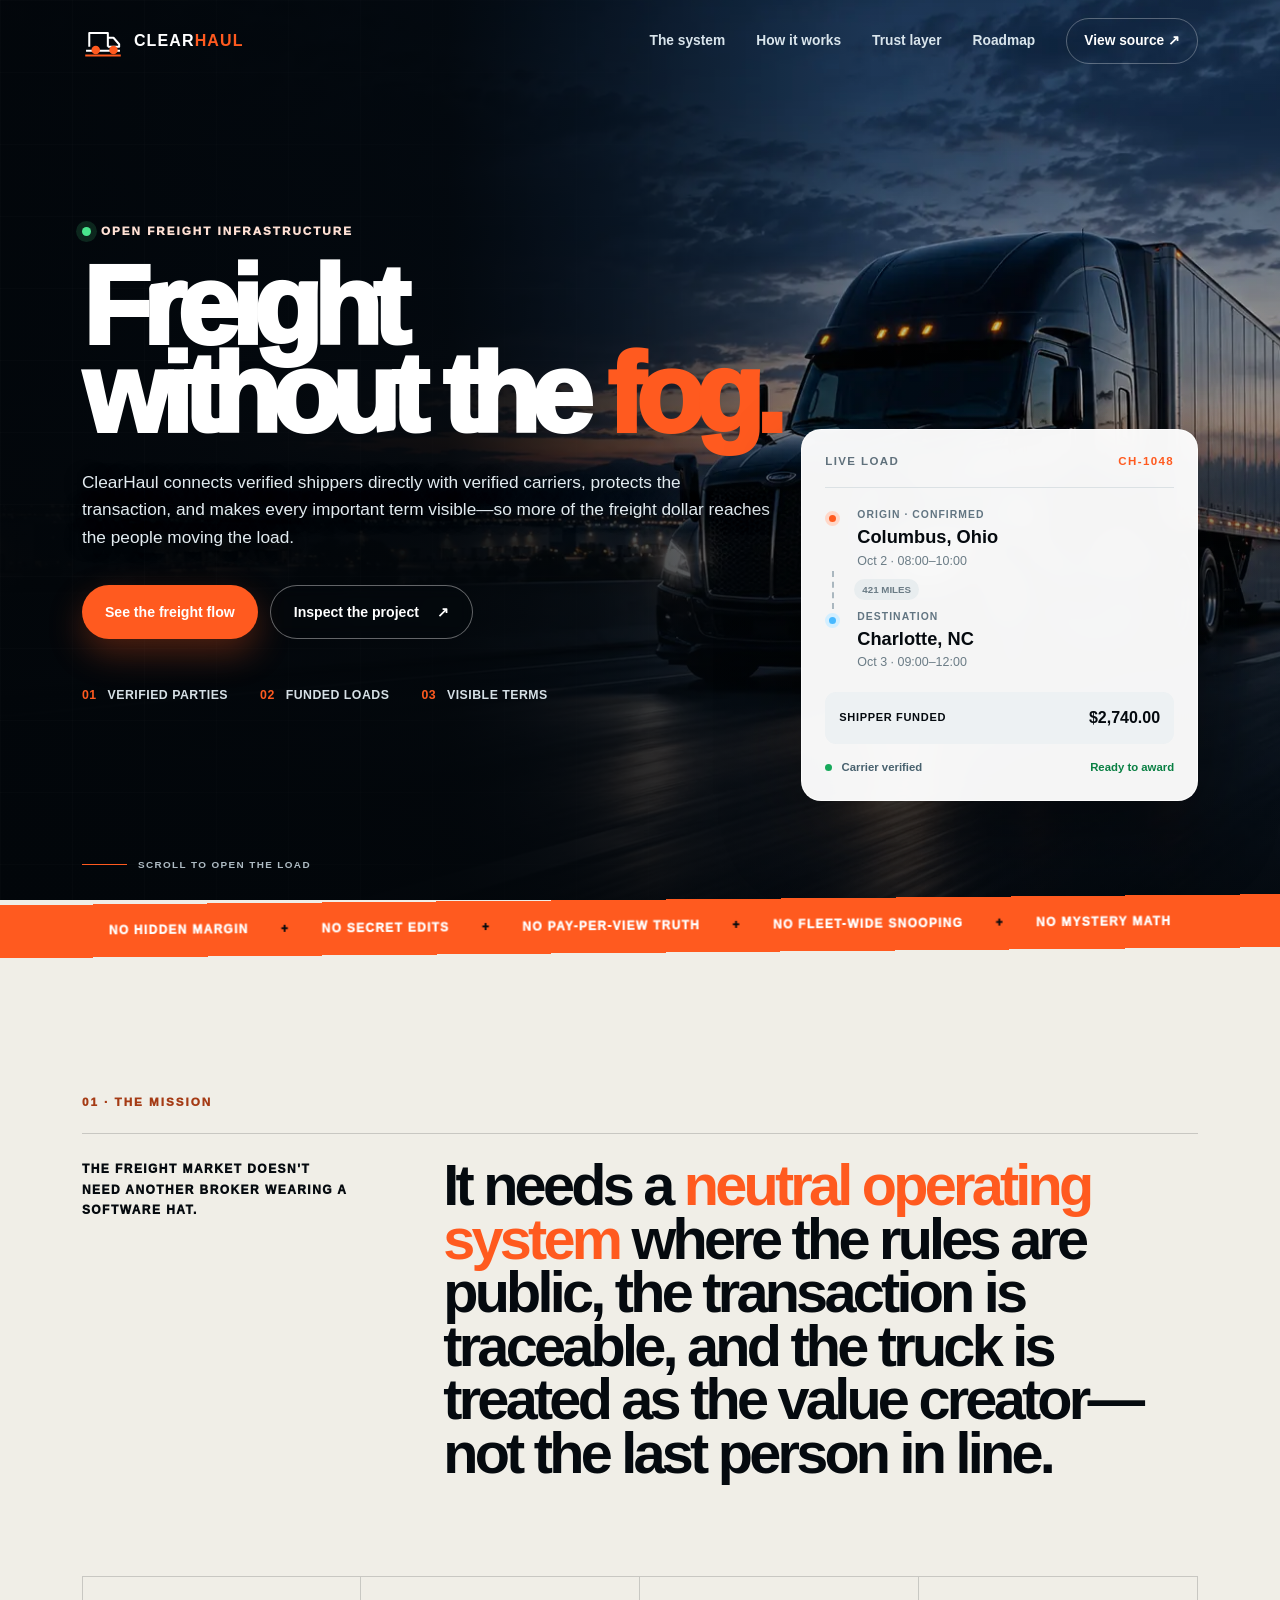
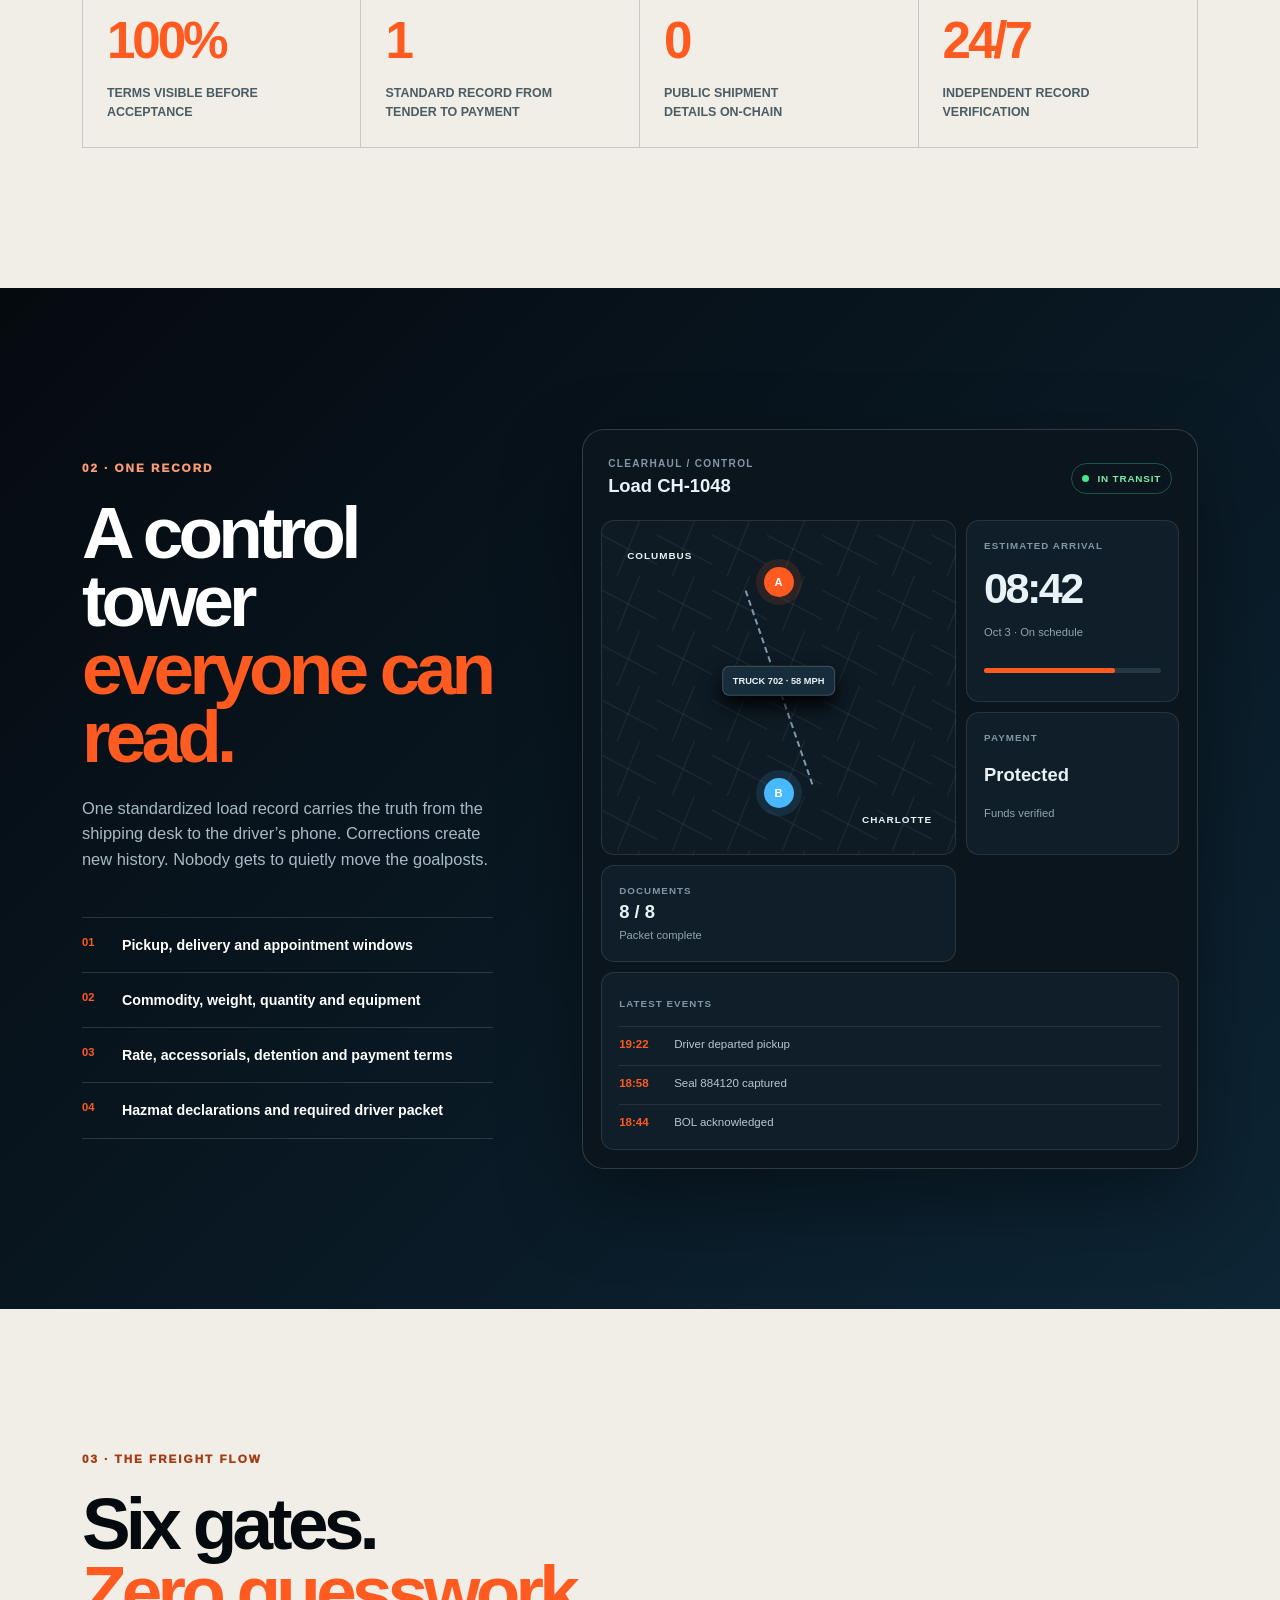
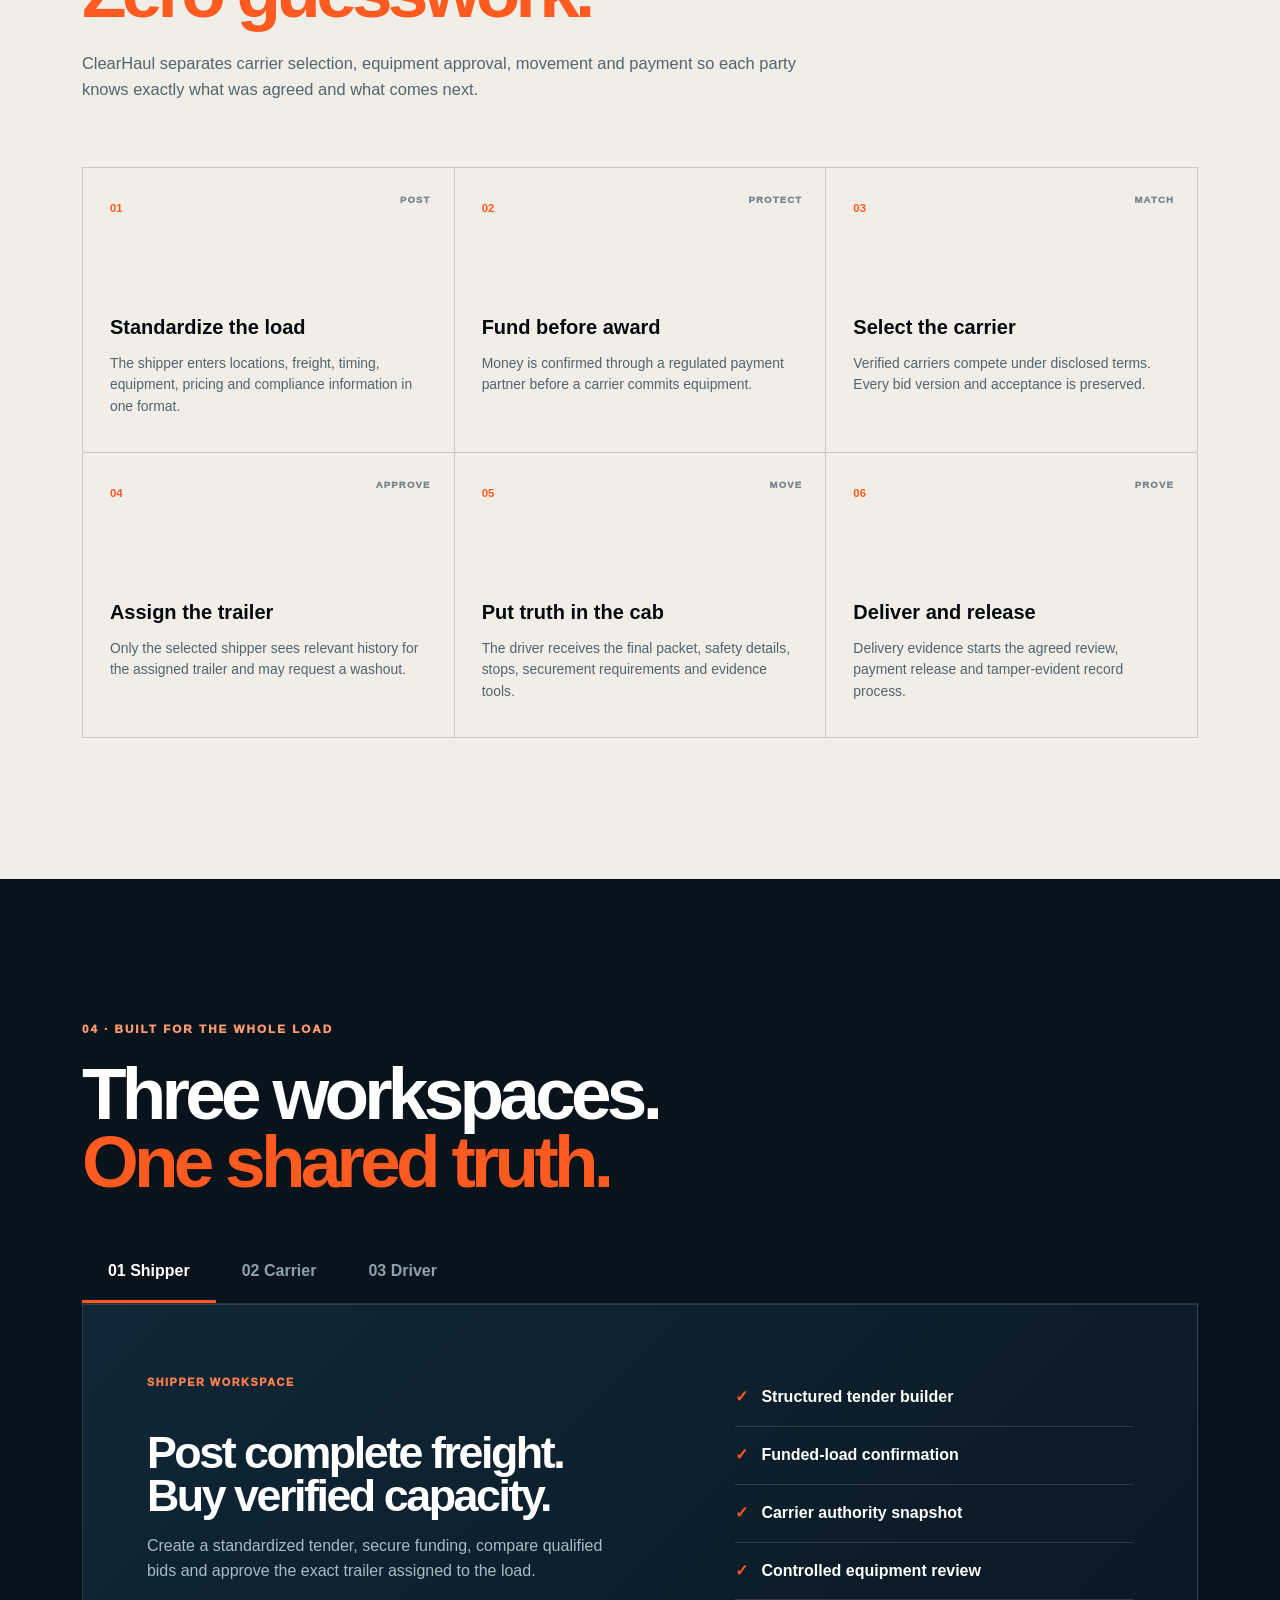
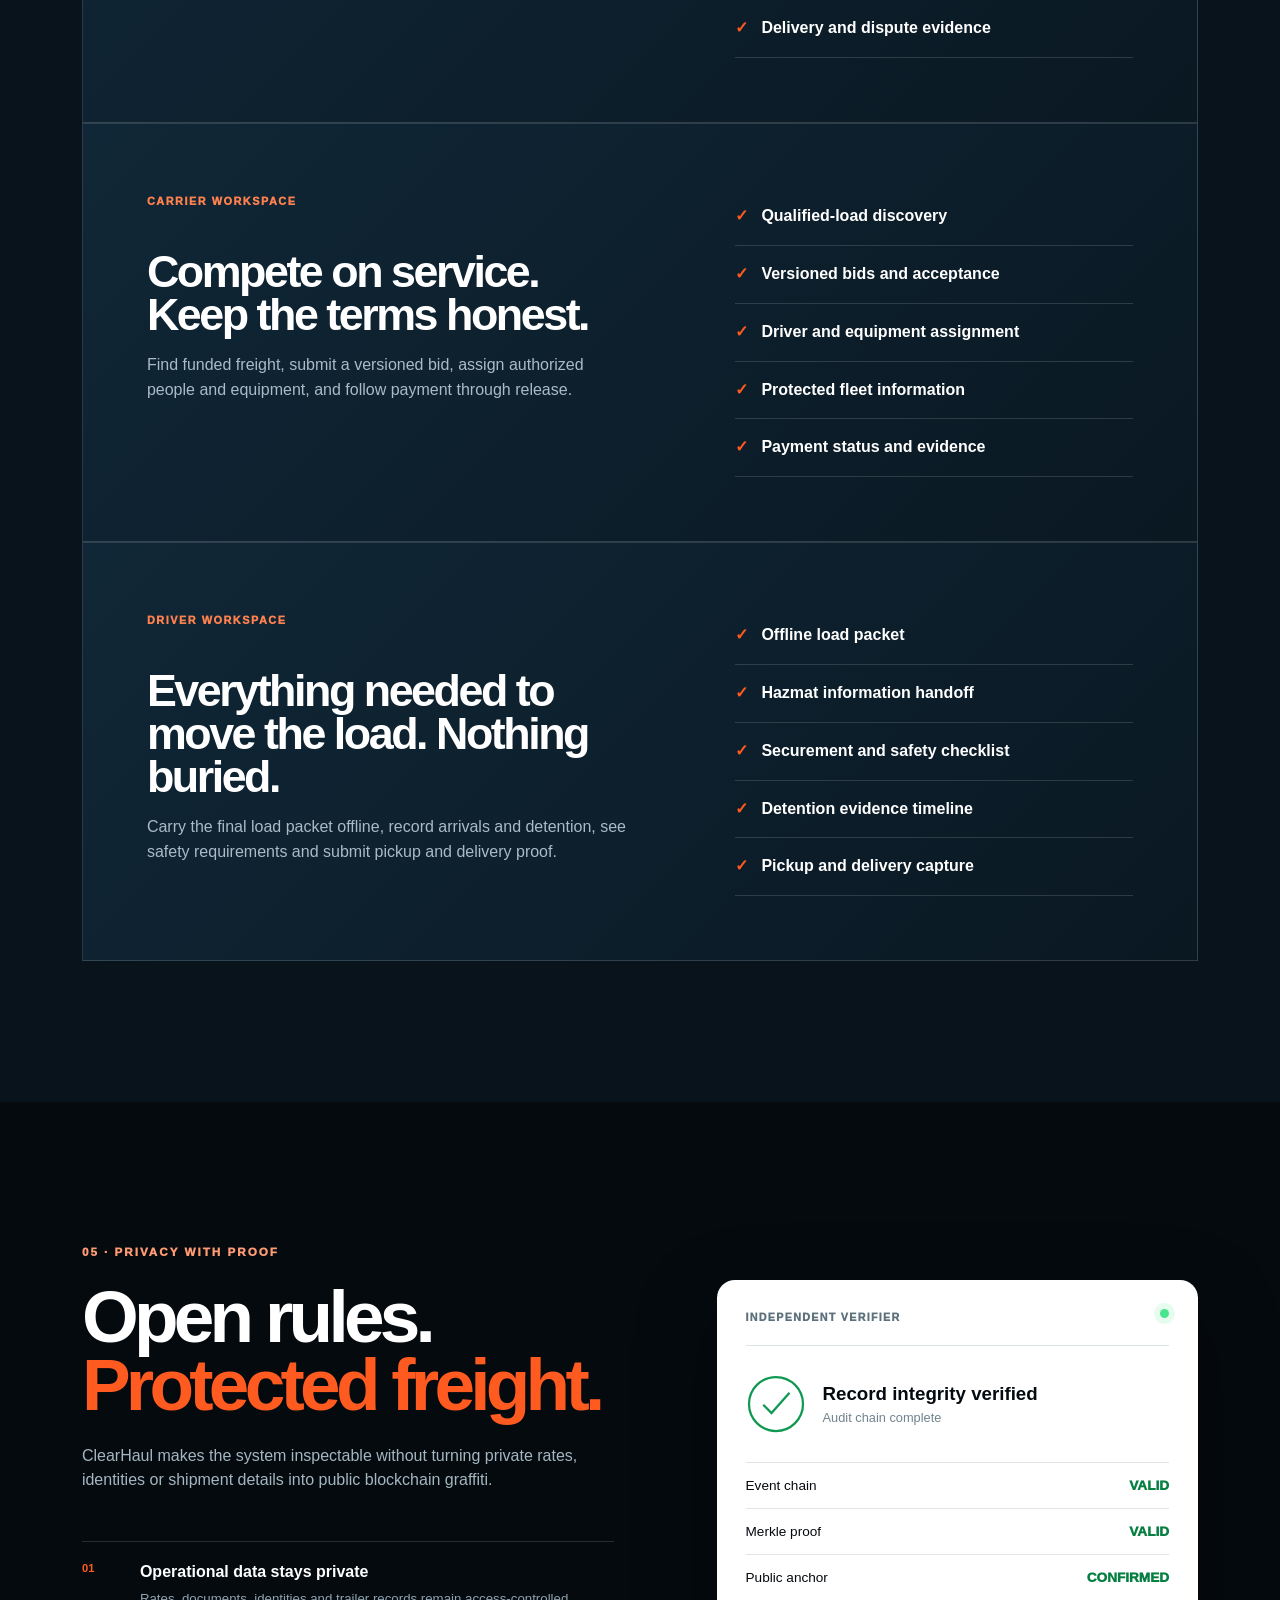
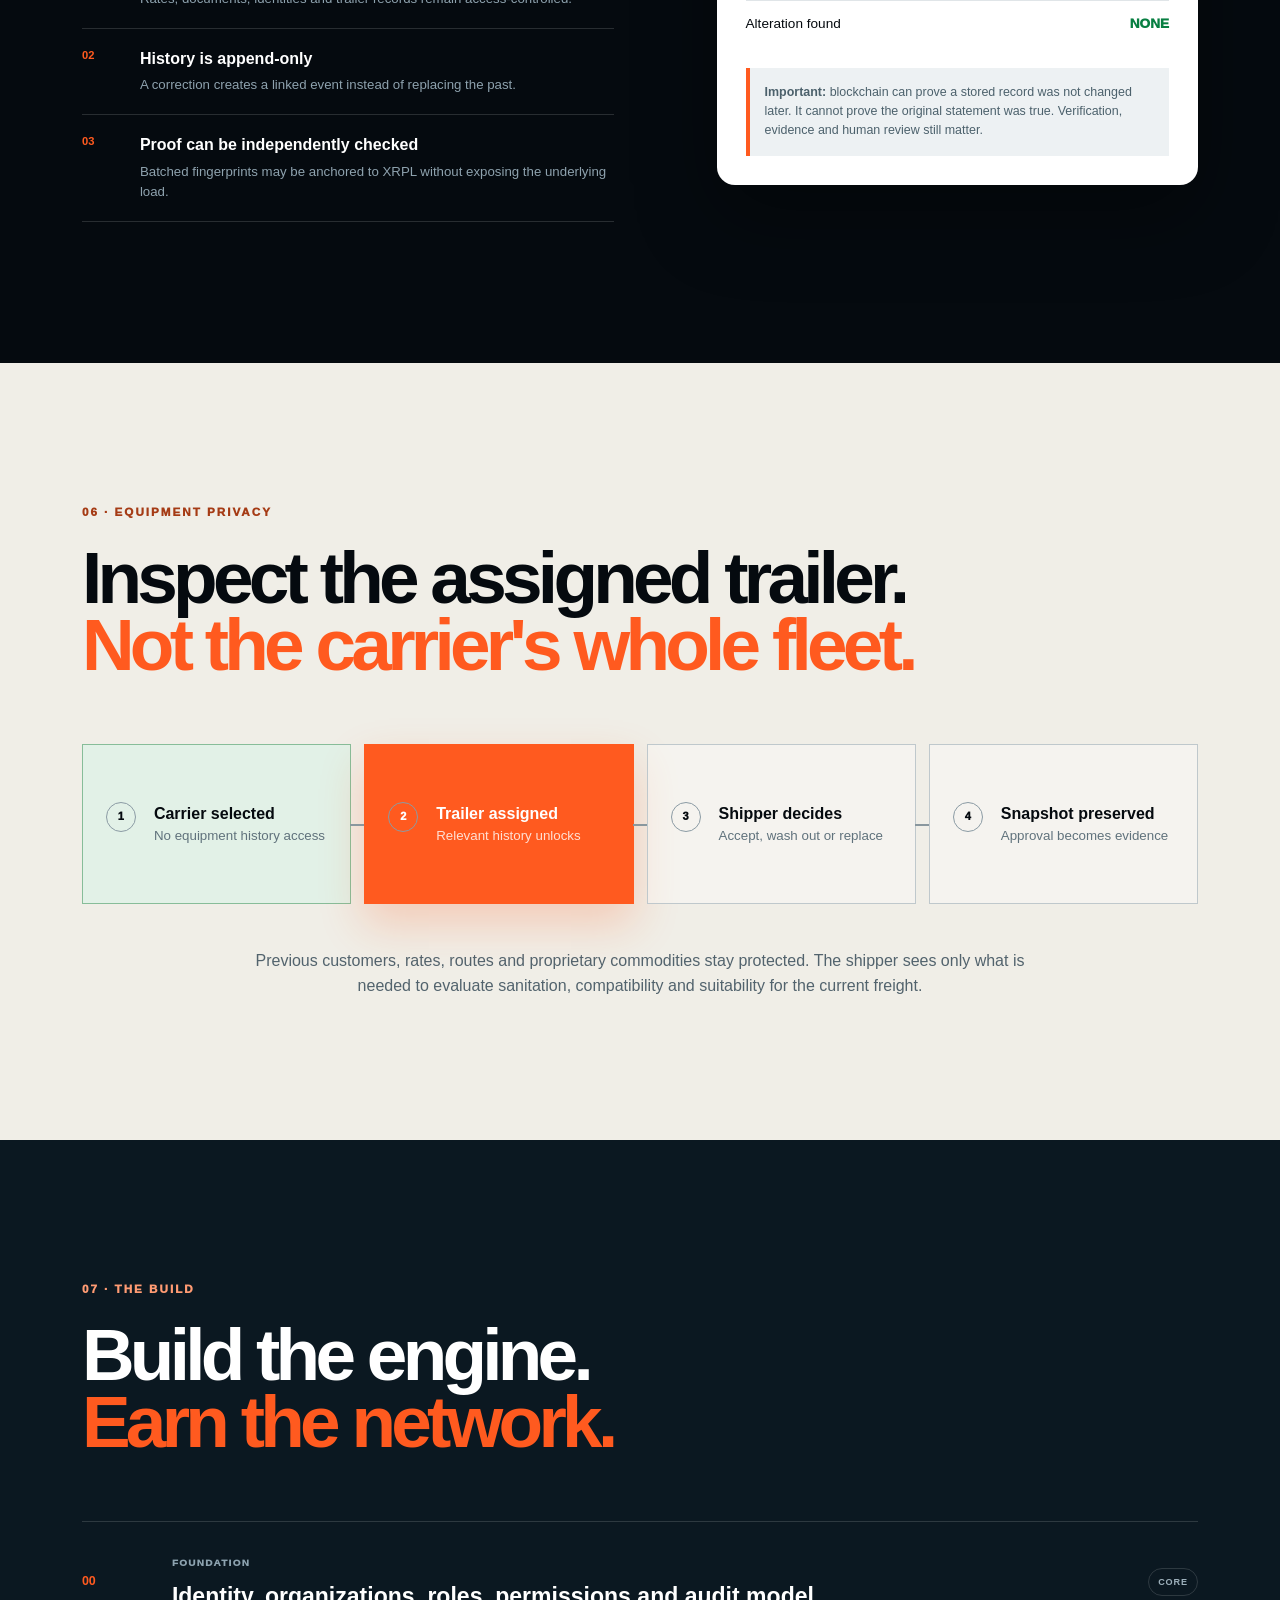
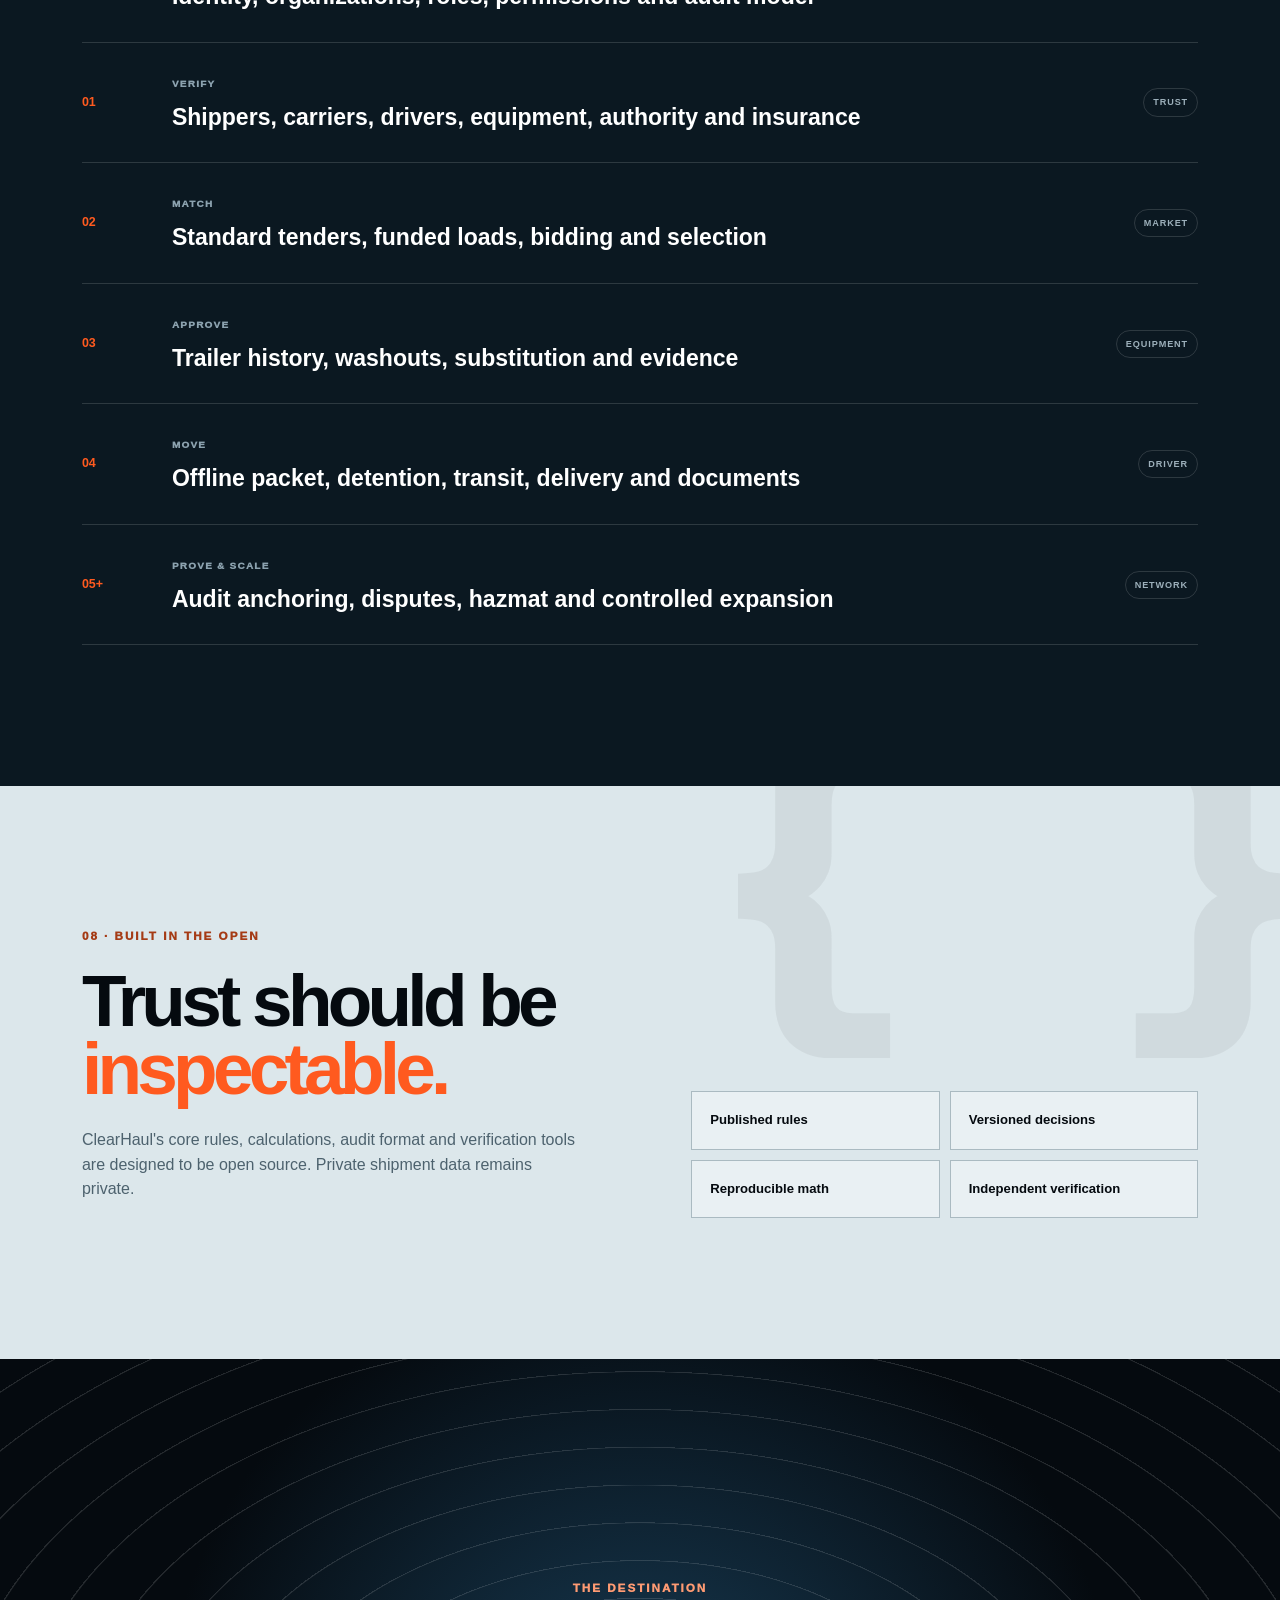
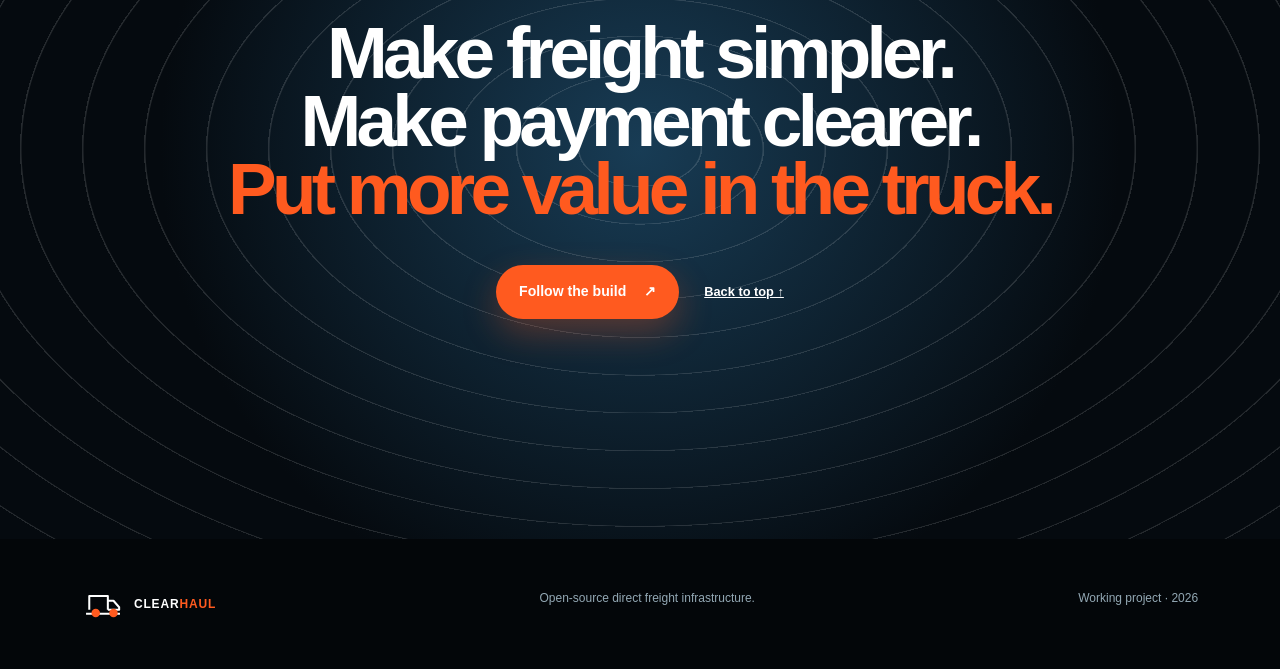
==== commit 54859153: "Refresh deployed ClearHaul styles" ====
--- a/index.html
+++ b/index.html
@@ -8,7 +8,7 @@
   <title>ClearHaul | Freight without the fog</title>
   <link rel="icon" href="assets/favicon.svg" type="image/svg+xml">
   <link rel="preload" href="assets/clearhaul-hero.webp" as="image" type="image/webp" fetchpriority="high">
-  <link rel="stylesheet" href="styles.css">
+  <link rel="stylesheet" href="styles.css?v=43e046f">
   <script src="script.js" defer></script>
 </head>
 <body>
--- a/styles.css
+++ b/styles.css
@@ -54,7 +54,7 @@
 .dispatch-route>div:not(.pin):not(.route-stem){display:grid}.dispatch-route small{color:#627582;font-size:.65rem;font-weight:900;letter-spacing:.1em}.dispatch-route strong{font-size:1.14rem}.dispatch-route span{color:#6b7c86;font-size:.78rem}
 .pin{width:15px;height:15px;margin-top:4px;border:4px solid #ffd8c9;border-radius:50%;background:var(--orange)}
 .pin.blue{border-color:#d3efff;background:var(--blue)}
-.route-stem{position:relative;height:38px;margin-left:7px;border-left:2px dashed #aab7bf}.route-stem span{position:absolute;left:20px;top:8px;padding:3px 8px;border-radius:999px;background:#e8edef;font-size:.61rem;font-weight:900;white-space:nowrap}
+.route-stem{position:relative;grid-column:1;grid-row:2;height:38px;margin-left:7px;border-left:2px dashed #aab7bf}.route-stem span{position:absolute;left:20px;top:8px;padding:3px 8px;border-radius:999px;background:#e8edef;font-size:.61rem;font-weight:900;white-space:nowrap}.dispatch-route .pin.blue{grid-column:1;grid-row:3}.dispatch-route .pin.blue+div{grid-column:2;grid-row:3}
 .money-row{padding:14px;border-radius:11px;background:#edf1f3;font-size:.69rem;font-weight:900;letter-spacing:.06em}.money-row strong{font-size:1rem;letter-spacing:0}
 .status-row{padding-top:15px;color:#48616e;font-size:.71rem;font-weight:800}.status-row i{display:inline-block;width:7px;height:7px;margin-right:6px;border-radius:50%;background:#17a95b}.status-row b{color:#087f42}
 .scroll-cue{position:absolute;z-index:3;left:var(--pad);bottom:28px;display:flex;align-items:center;gap:11px;color:#aebbc3;font-size:.62rem;font-weight:900;letter-spacing:.14em}.scroll-cue span{width:45px;height:1px;background:var(--orange)}
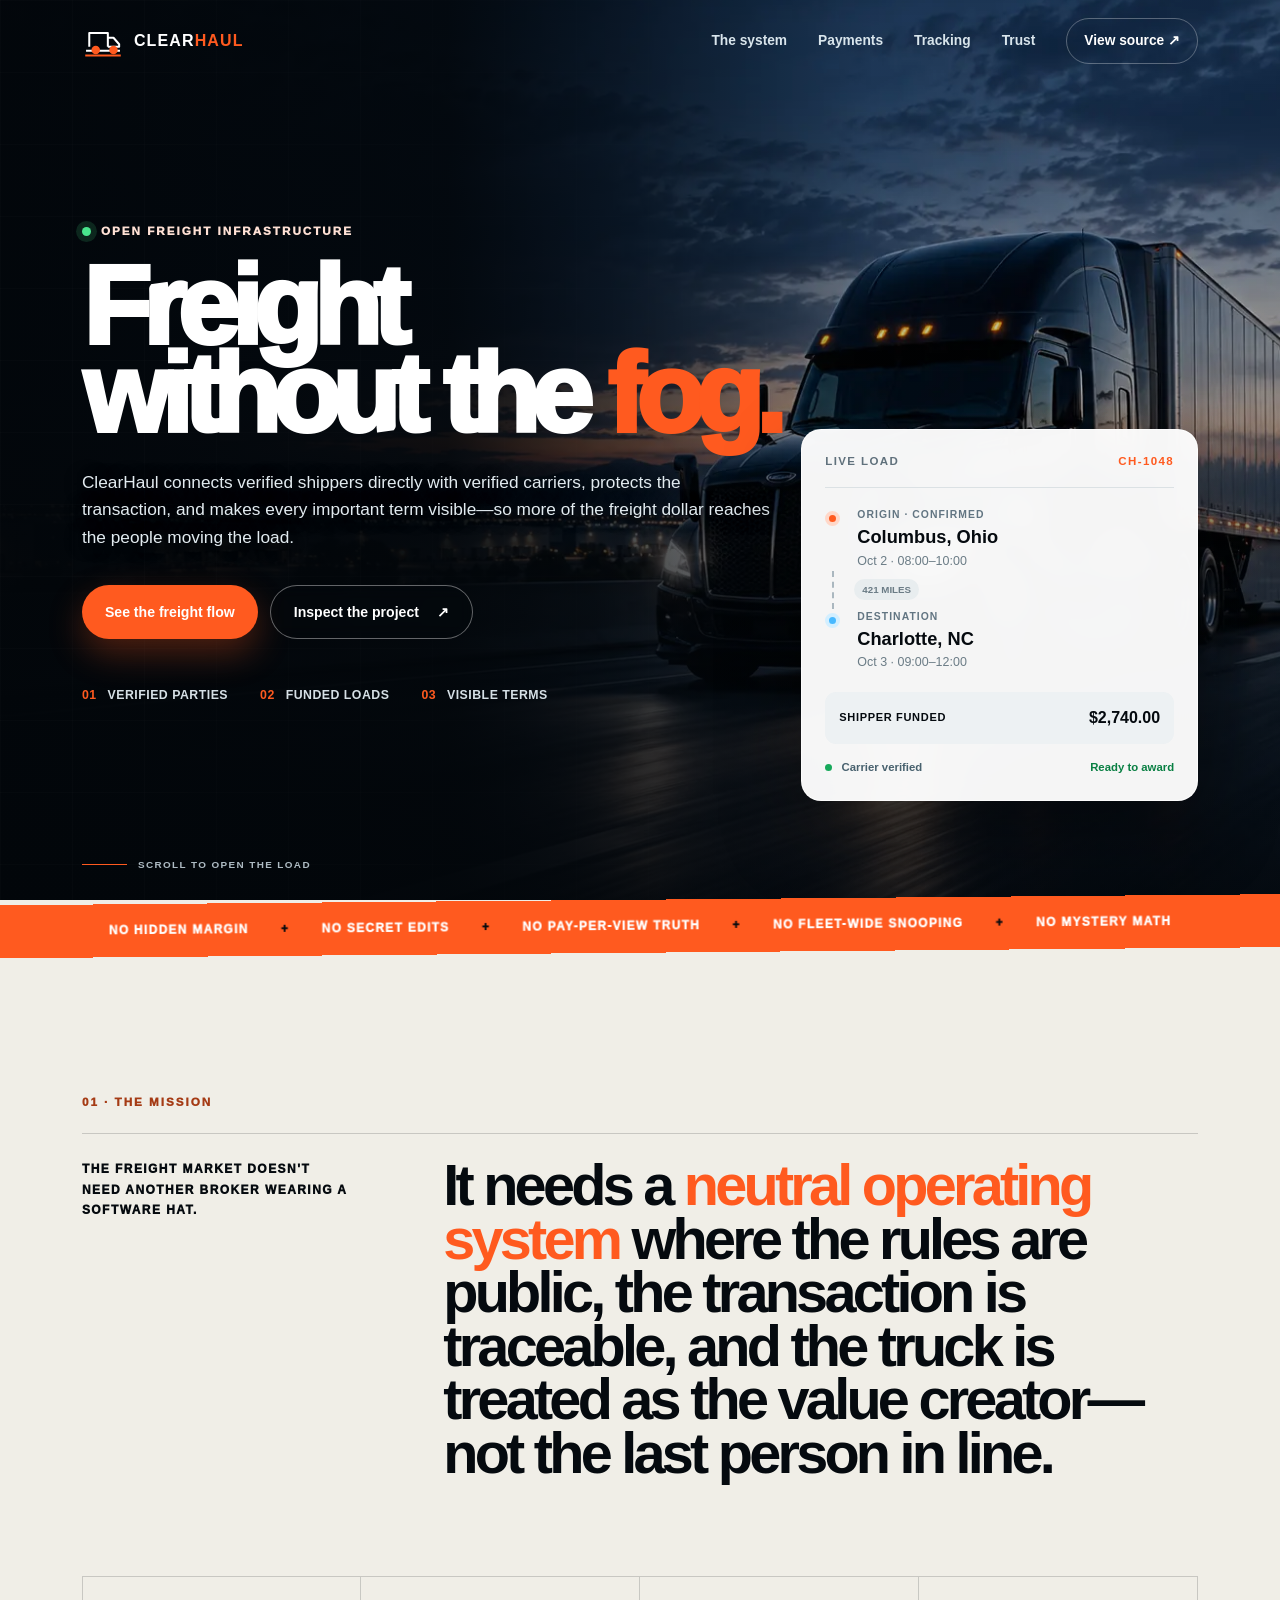
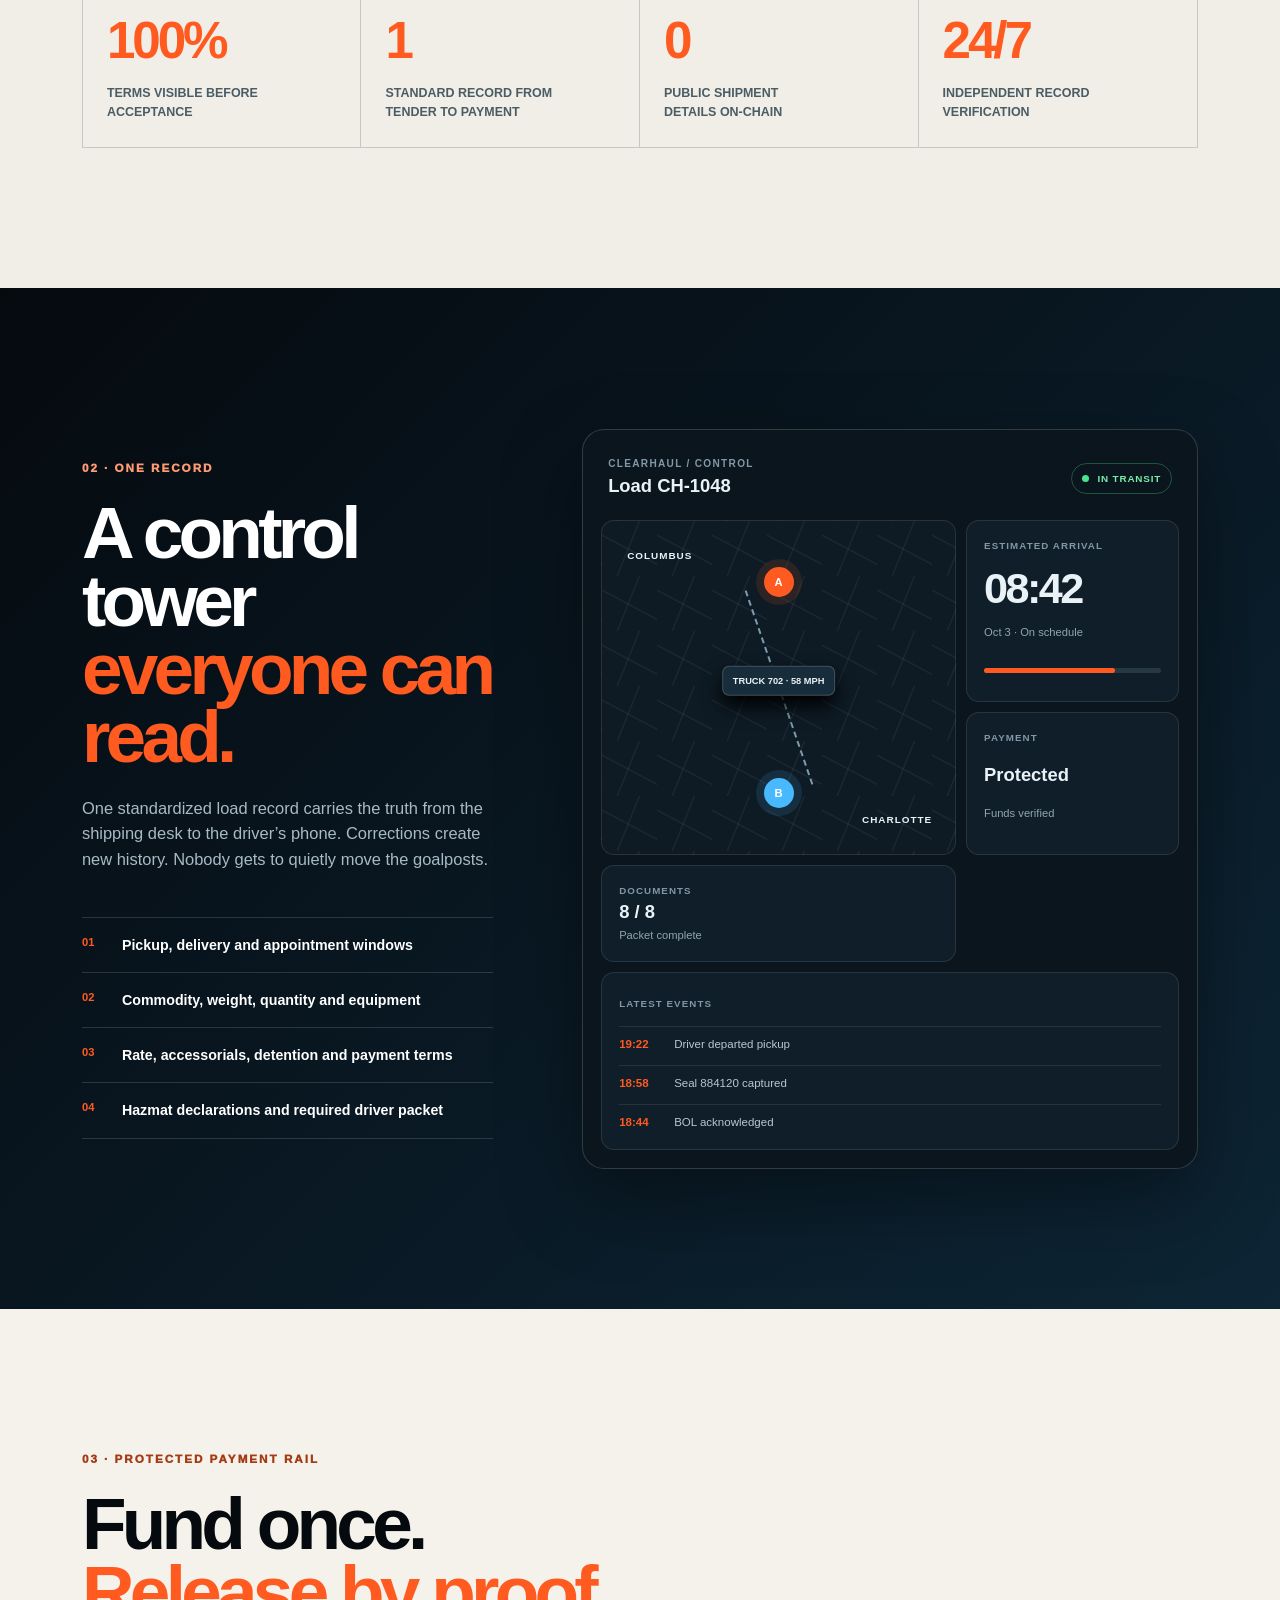
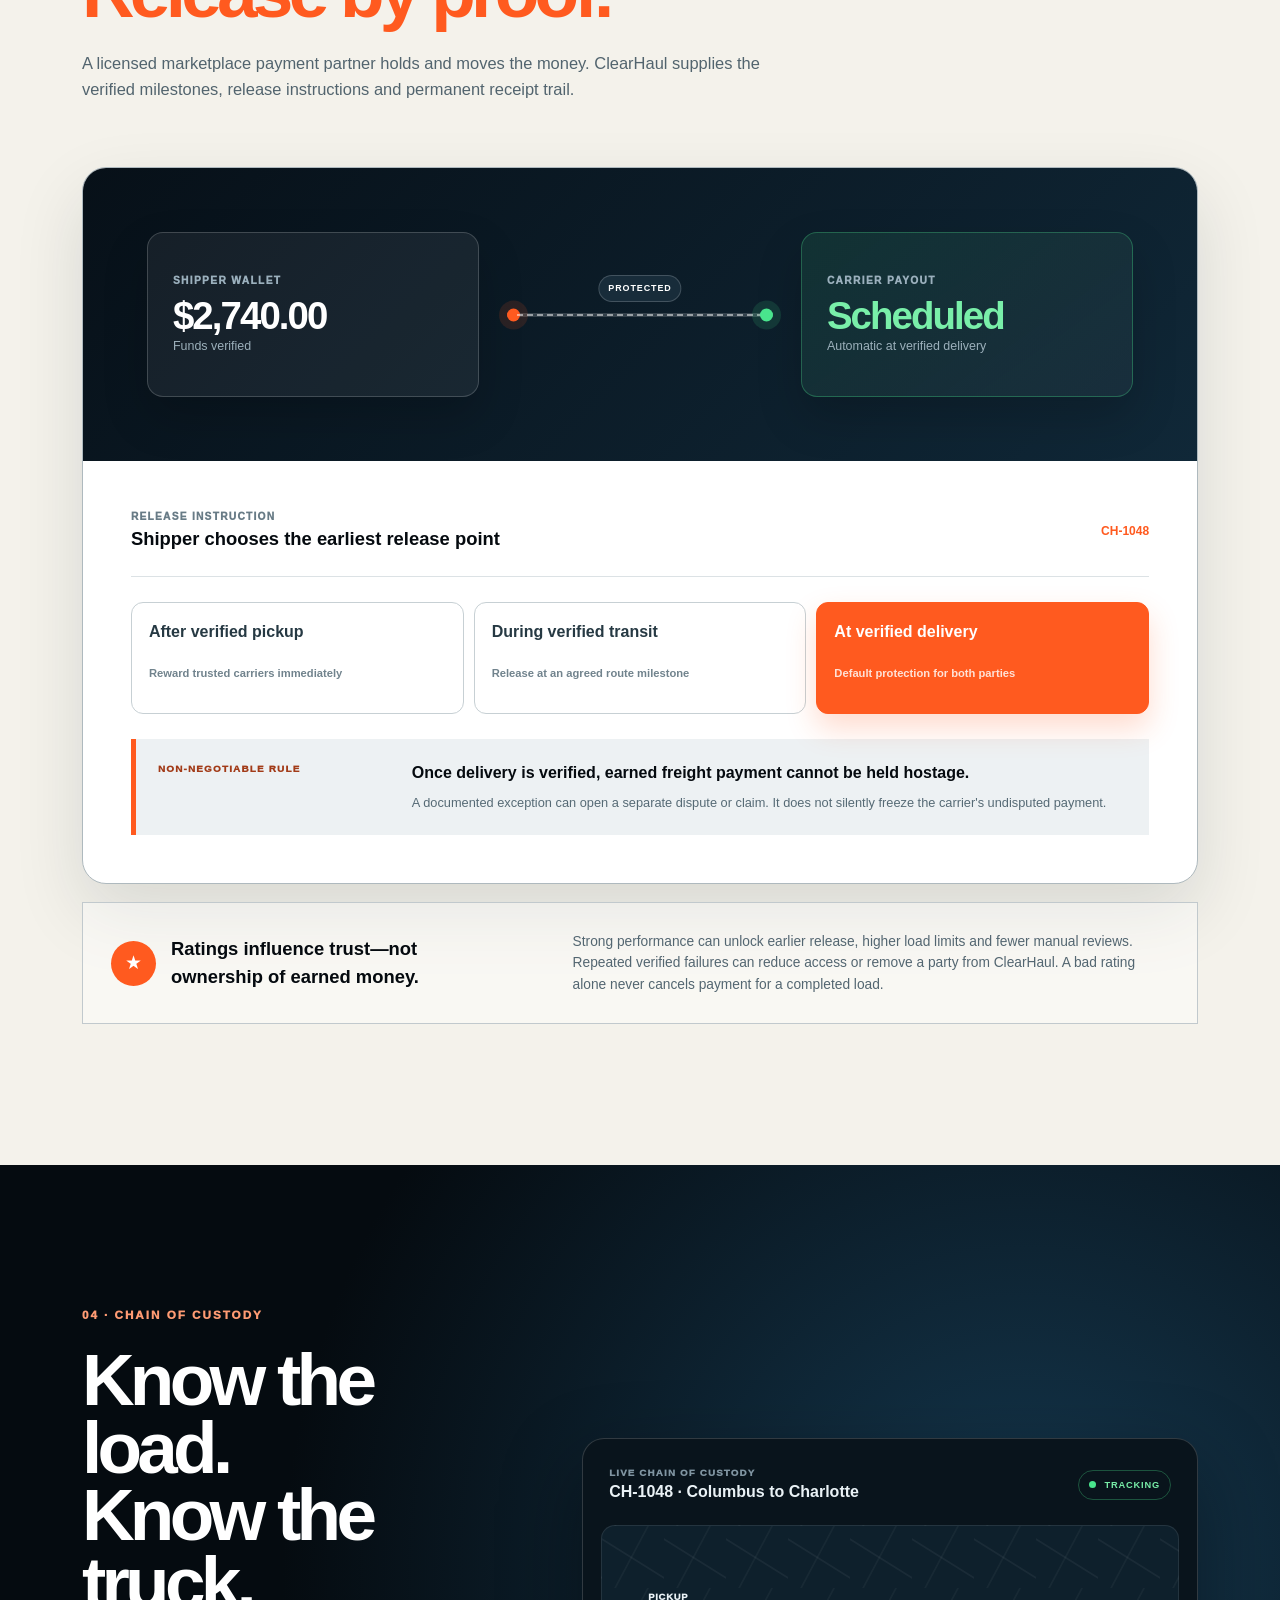
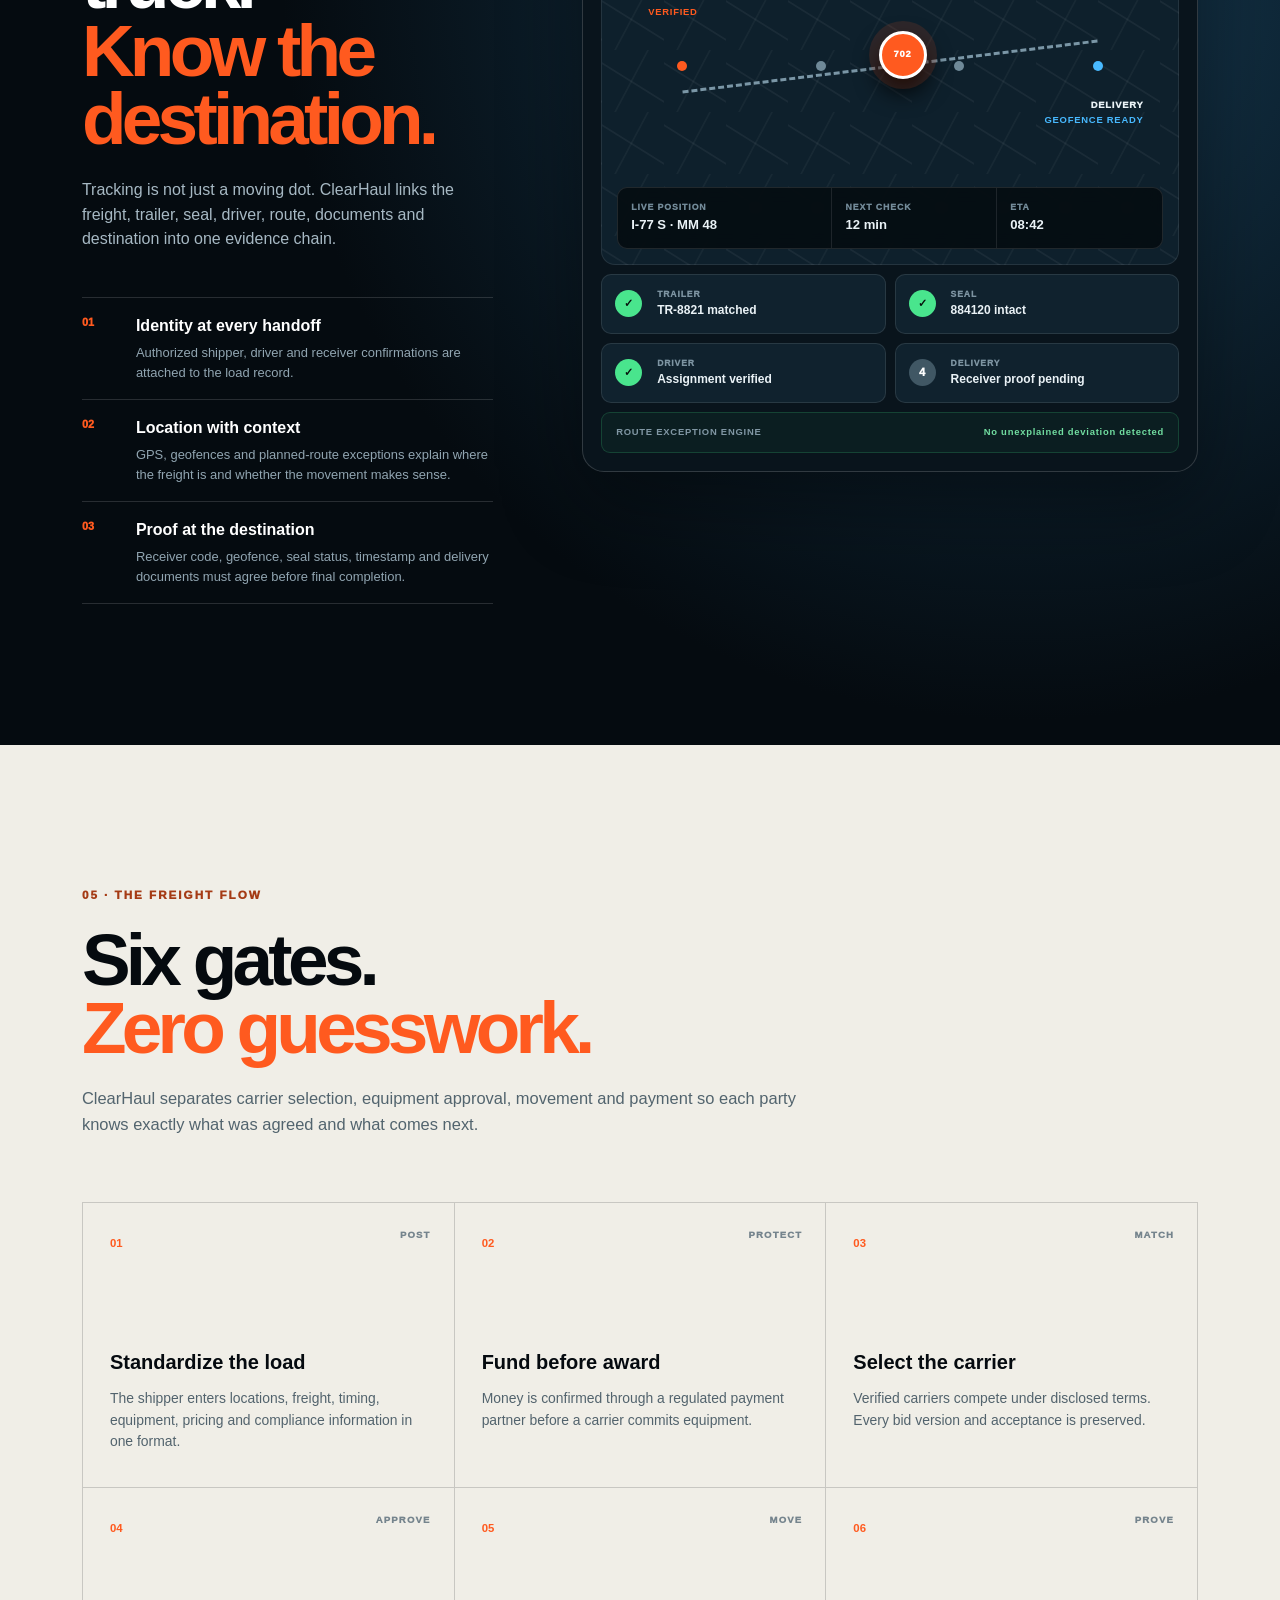
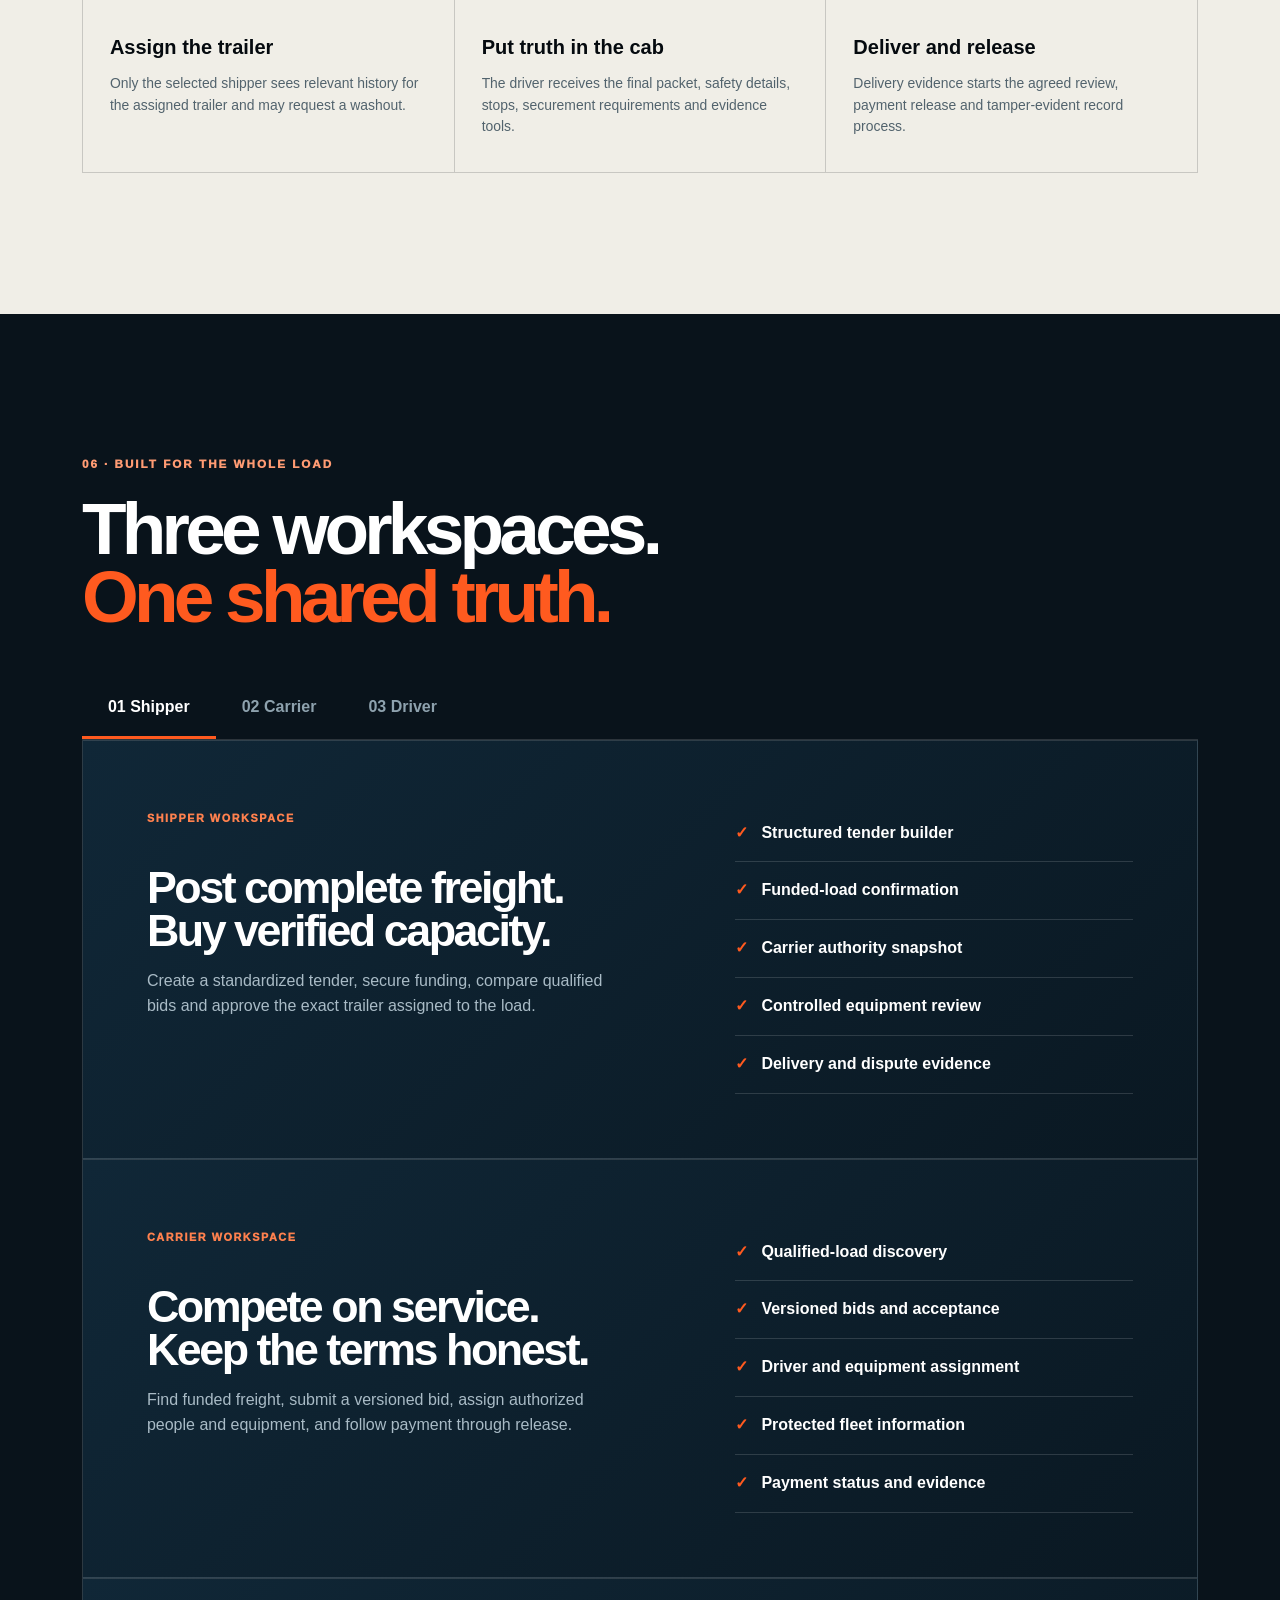
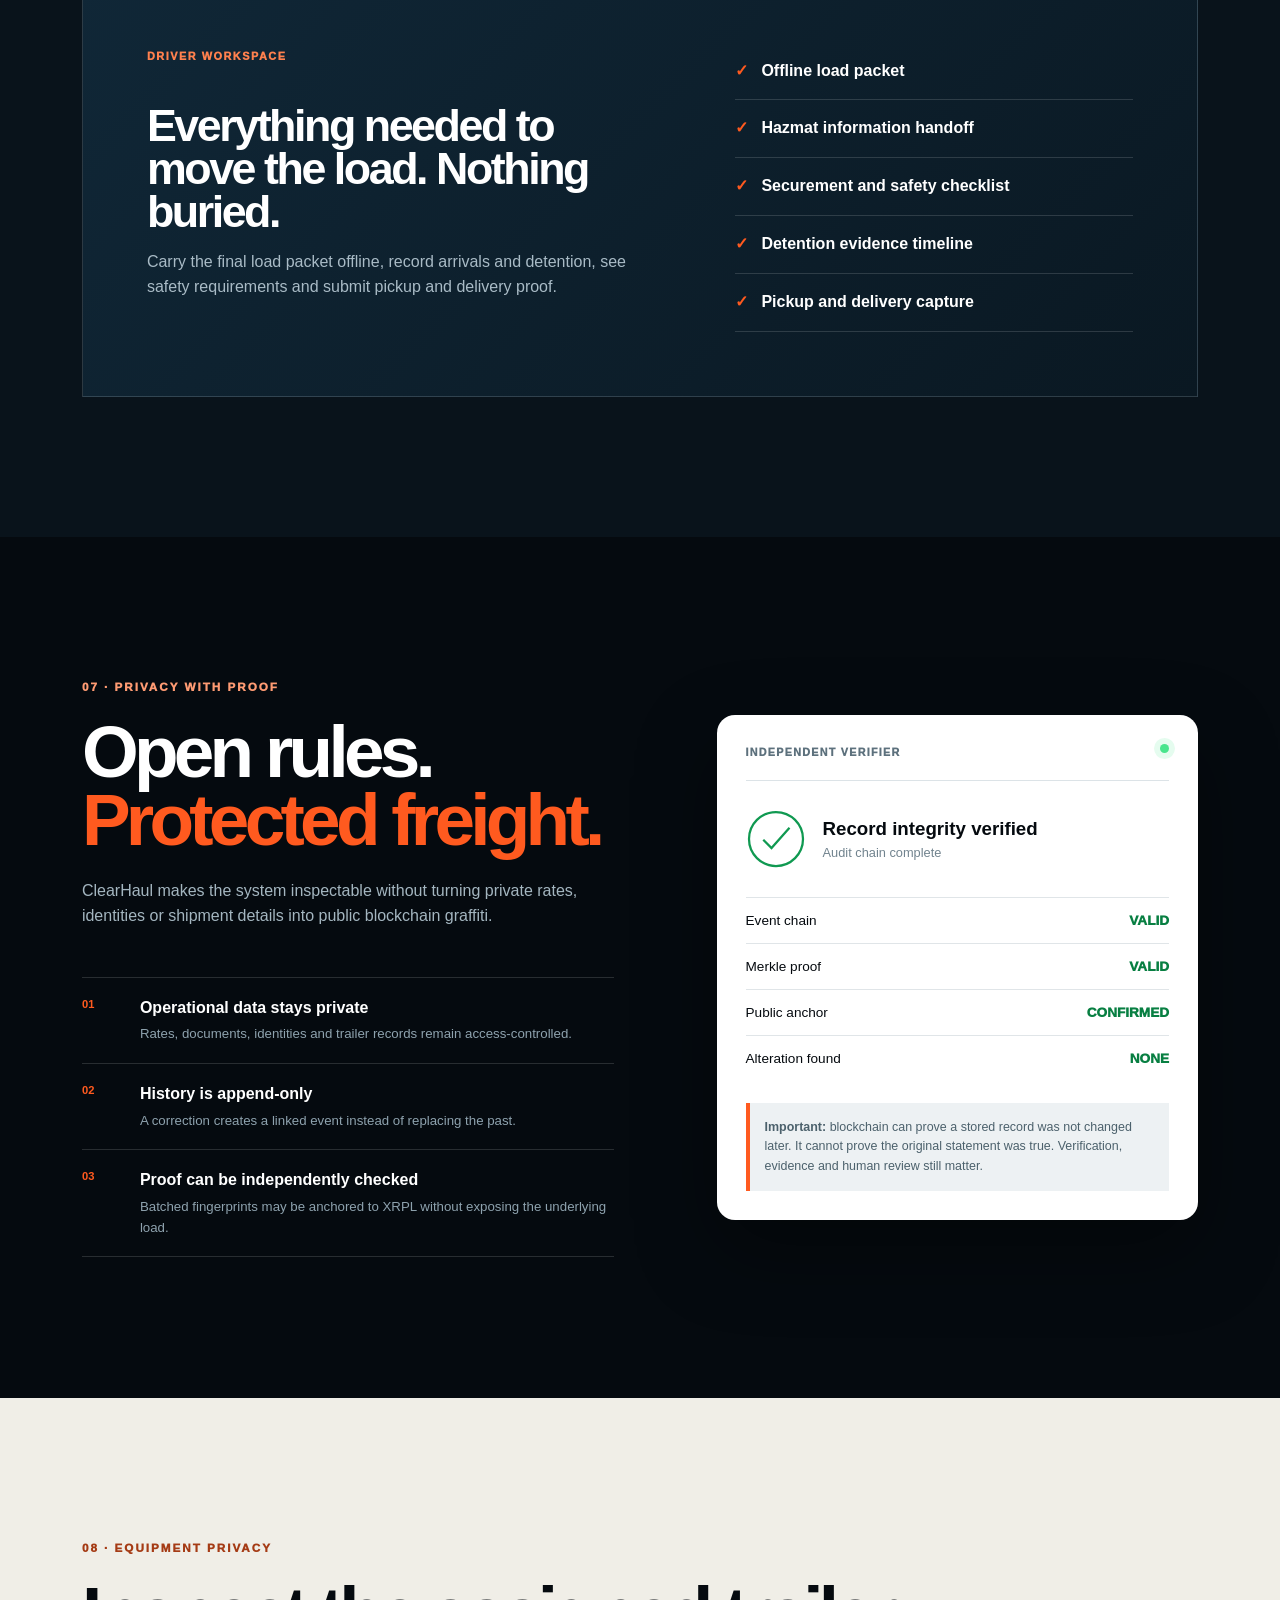
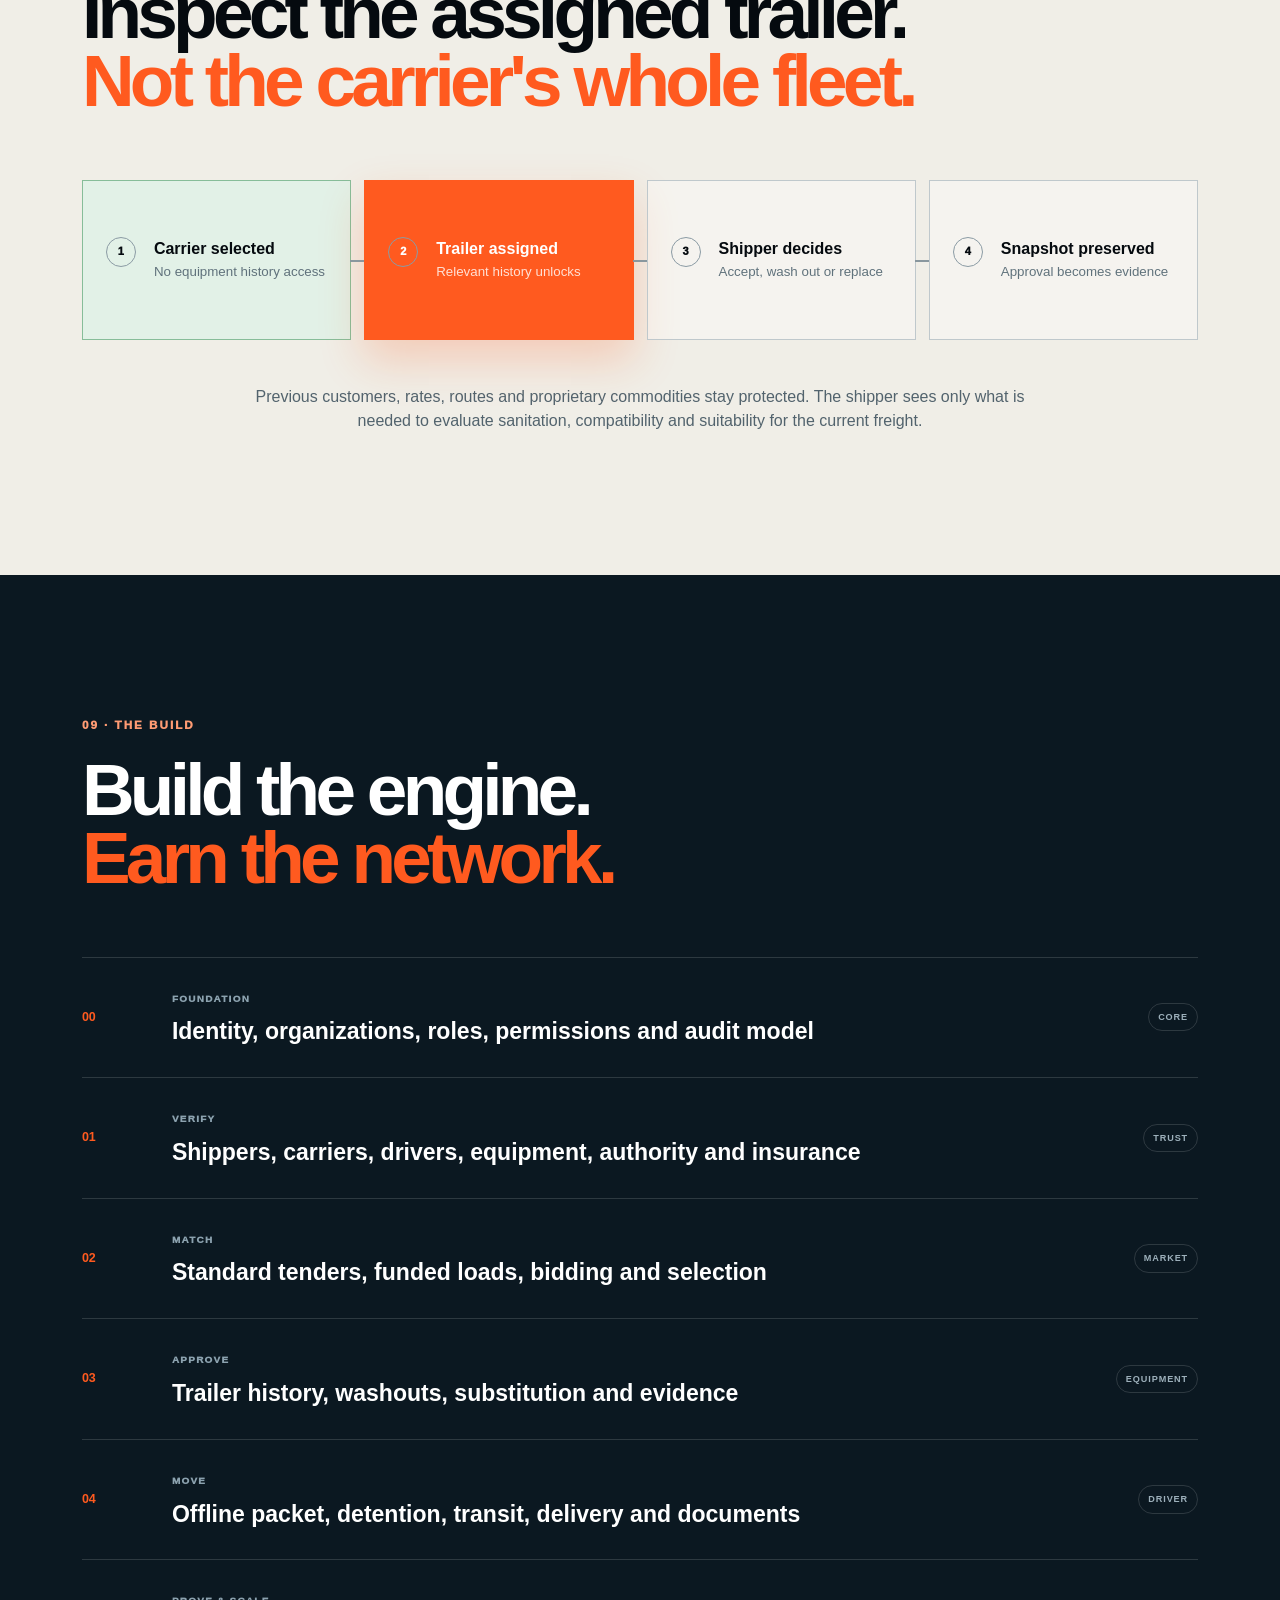
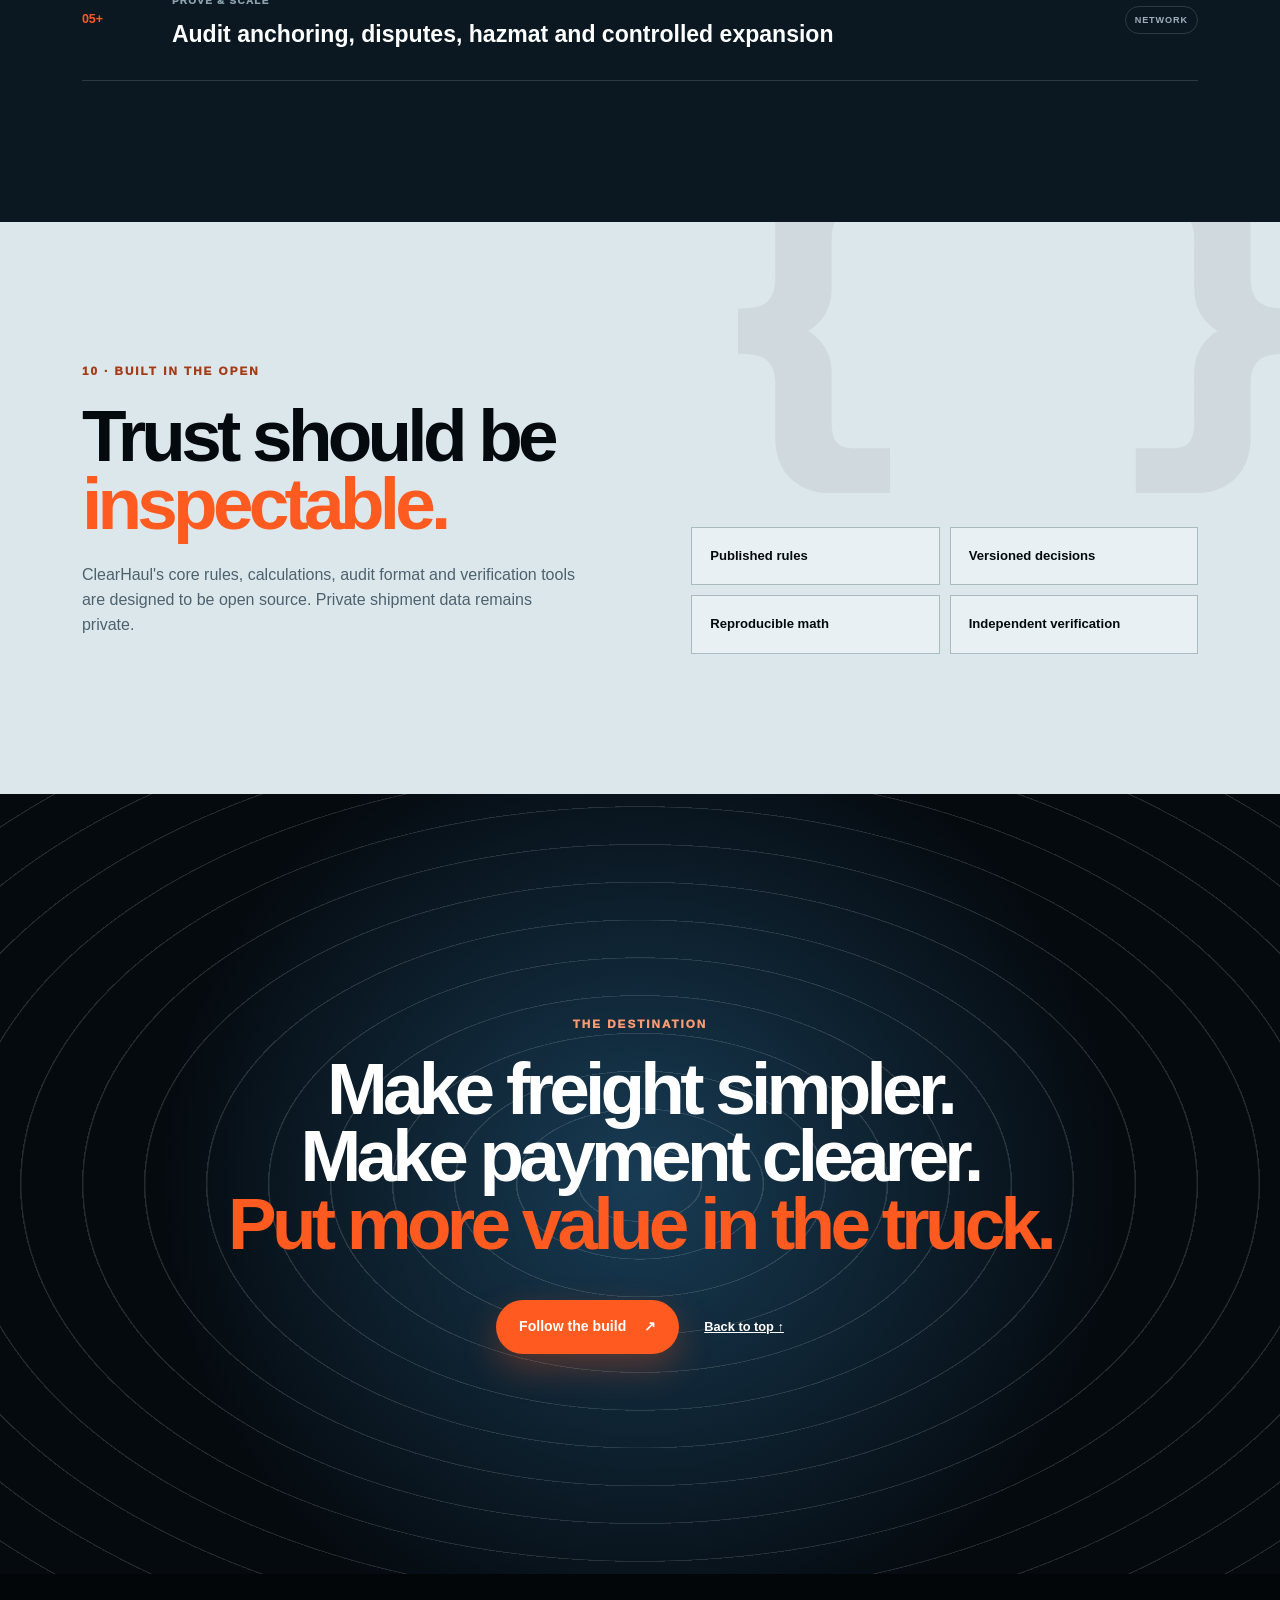
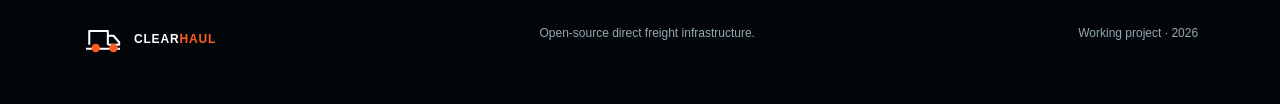
==== commit e3613c46: "Add protected payment and live custody engines" ====
--- a/index.html
+++ b/index.html
@@ -22,7 +22,7 @@
       <span></span><span></span><span></span><span class="sr-only">Open navigation</span>
     </button>
     <nav id="site-nav" class="site-nav" aria-label="Primary navigation" data-nav>
-      <a href="#system">The system</a><a href="#workflow">How it works</a><a href="#trust">Trust layer</a><a href="#roadmap">Roadmap</a>
+      <a href="#system">The system</a><a href="#payments">Payments</a><a href="#tracking">Tracking</a><a href="#trust">Trust</a>
       <a class="nav-cta" href="https://github.com/Spike1976/clearhaul">View source <span aria-hidden="true">↗</span></a>
     </nav>
   </header>
@@ -85,8 +85,66 @@
       </div>
     </section>
 
+    <section class="payment-engine" id="payments">
+      <header class="section-head reveal">
+        <p class="section-label">03 · PROTECTED PAYMENT RAIL</p>
+        <h2>Fund once.<br><em>Release by proof.</em></h2>
+        <p>A licensed marketplace payment partner holds and moves the money. ClearHaul supplies the verified milestones, release instructions and permanent receipt trail.</p>
+      </header>
+      <div class="payment-stage reveal">
+        <div class="payment-visual">
+          <div class="wallet shipper-wallet"><small>SHIPPER WALLET</small><strong>$2,740.00</strong><span>Funds verified</span></div>
+          <div class="payment-rail" aria-hidden="true"><i></i><b>PROTECTED</b></div>
+          <div class="wallet carrier-wallet"><small>CARRIER PAYOUT</small><strong data-payout-state>Scheduled</strong><span data-payout-note>Automatic at verified delivery</span></div>
+        </div>
+        <div class="release-console">
+          <div class="console-title"><div><span>RELEASE INSTRUCTION</span><strong>Shipper chooses the earliest release point</strong></div><b>CH-1048</b></div>
+          <div class="release-options" role="radiogroup" aria-label="Example payment release timing">
+            <button type="button" role="radio" aria-checked="false" data-release="pickup" data-state="Released early" data-note="Released after verified pickup">After verified pickup<small>Reward trusted carriers immediately</small></button>
+            <button type="button" role="radio" aria-checked="false" data-release="transit" data-state="Released in transit" data-note="Released after verified route milestone">During verified transit<small>Release at an agreed route milestone</small></button>
+            <button type="button" role="radio" aria-checked="true" data-release="delivery" data-state="Scheduled" data-note="Automatic at verified delivery">At verified delivery<small>Default protection for both parties</small></button>
+          </div>
+          <div class="release-rule"><span>NON-NEGOTIABLE RULE</span><strong>Once delivery is verified, earned freight payment cannot be held hostage.</strong><p>A documented exception can open a separate dispute or claim. It does not silently freeze the carrier's undisputed payment.</p></div>
+        </div>
+      </div>
+      <div class="rating-logic reveal">
+        <div><span class="logic-icon">★</span><h3>Ratings influence trust—not ownership of earned money.</h3></div>
+        <p>Strong performance can unlock earlier release, higher load limits and fewer manual reviews. Repeated verified failures can reduce access or remove a party from ClearHaul. A bad rating alone never cancels payment for a completed load.</p>
+      </div>
+    </section>
+
+    <section class="tracking-engine" id="tracking">
+      <div class="tracking-copy reveal">
+        <p class="section-label light">04 · CHAIN OF CUSTODY</p>
+        <h2>Know the load.<br>Know the truck.<br><em>Know the destination.</em></h2>
+        <p>Tracking is not just a moving dot. ClearHaul links the freight, trailer, seal, driver, route, documents and destination into one evidence chain.</p>
+        <div class="tracking-rules">
+          <article><span>01</span><div><h3>Identity at every handoff</h3><p>Authorized shipper, driver and receiver confirmations are attached to the load record.</p></div></article>
+          <article><span>02</span><div><h3>Location with context</h3><p>GPS, geofences and planned-route exceptions explain where the freight is and whether the movement makes sense.</p></div></article>
+          <article><span>03</span><div><h3>Proof at the destination</h3><p>Receiver code, geofence, seal status, timestamp and delivery documents must agree before final completion.</p></div></article>
+        </div>
+      </div>
+      <div class="tracking-console reveal" aria-label="Example live shipment tracking">
+        <header><div><span>LIVE CHAIN OF CUSTODY</span><strong>CH-1048 · Columbus to Charlotte</strong></div><b><i></i> TRACKING</b></header>
+        <div class="tracker-map">
+          <div class="route-path" aria-hidden="true"><i></i><i></i><i></i><i></i></div>
+          <span class="origin-node">PICKUP<br><b>VERIFIED</b></span>
+          <span class="truck-node">702</span>
+          <span class="destination-node">DELIVERY<br><b>GEOFENCE READY</b></span>
+          <div class="tracker-stats"><span><small>LIVE POSITION</small><strong>I-77 S · MM 48</strong></span><span><small>NEXT CHECK</small><strong>12 min</strong></span><span><small>ETA</small><strong>08:42</strong></span></div>
+        </div>
+        <div class="custody-grid">
+          <article class="passed"><span>✓</span><div><small>TRAILER</small><strong>TR-8821 matched</strong></div></article>
+          <article class="passed"><span>✓</span><div><small>SEAL</small><strong>884120 intact</strong></div></article>
+          <article class="passed"><span>✓</span><div><small>DRIVER</small><strong>Assignment verified</strong></div></article>
+          <article class="pending"><span>4</span><div><small>DELIVERY</small><strong>Receiver proof pending</strong></div></article>
+        </div>
+        <div class="exception-bar"><span>ROUTE EXCEPTION ENGINE</span><b>No unexplained deviation detected</b></div>
+      </div>
+    </section>
+
     <section class="workflow" id="workflow">
-      <header class="section-head reveal"><p class="section-label">03 · THE FREIGHT FLOW</p><h2>Six gates.<br><em>Zero guesswork.</em></h2><p>ClearHaul separates carrier selection, equipment approval, movement and payment so each party knows exactly what was agreed and what comes next.</p></header>
+      <header class="section-head reveal"><p class="section-label">05 · THE FREIGHT FLOW</p><h2>Six gates.<br><em>Zero guesswork.</em></h2><p>ClearHaul separates carrier selection, equipment approval, movement and payment so each party knows exactly what was agreed and what comes next.</p></header>
       <div class="steps">
         <article class="reveal"><b>01</b><span>POST</span><h3>Standardize the load</h3><p>The shipper enters locations, freight, timing, equipment, pricing and compliance information in one format.</p></article>
         <article class="reveal"><b>02</b><span>PROTECT</span><h3>Fund before award</h3><p>Money is confirmed through a regulated payment partner before a carrier commits equipment.</p></article>
@@ -98,7 +156,7 @@
     </section>
 
     <section class="roles" aria-labelledby="roles-title">
-      <header class="section-head reveal"><p class="section-label light">04 · BUILT FOR THE WHOLE LOAD</p><h2 id="roles-title">Three workspaces.<br><em>One shared truth.</em></h2></header>
+      <header class="section-head reveal"><p class="section-label light">06 · BUILT FOR THE WHOLE LOAD</p><h2 id="roles-title">Three workspaces.<br><em>One shared truth.</em></h2></header>
       <div class="role-tabs reveal" role="tablist" aria-label="ClearHaul workspaces">
         <button role="tab" aria-selected="true" aria-controls="shipper-panel" id="shipper-tab" data-tab="shipper">01 Shipper</button>
         <button role="tab" aria-selected="false" aria-controls="carrier-panel" id="carrier-tab" data-tab="carrier" tabindex="-1">02 Carrier</button>
@@ -113,7 +171,7 @@
 
     <section class="trust" id="trust">
       <div class="trust-copy reveal">
-        <p class="section-label light">05 · PRIVACY WITH PROOF</p><h2>Open rules.<br><em>Protected freight.</em></h2><p>ClearHaul makes the system inspectable without turning private rates, identities or shipment details into public blockchain graffiti.</p>
+        <p class="section-label light">07 · PRIVACY WITH PROOF</p><h2>Open rules.<br><em>Protected freight.</em></h2><p>ClearHaul makes the system inspectable without turning private rates, identities or shipment details into public blockchain graffiti.</p>
         <div class="trust-list"><article><b>01</b><div><h3>Operational data stays private</h3><p>Rates, documents, identities and trailer records remain access-controlled.</p></div></article><article><b>02</b><div><h3>History is append-only</h3><p>A correction creates a linked event instead of replacing the past.</p></div></article><article><b>03</b><div><h3>Proof can be independently checked</h3><p>Batched fingerprints may be anchored to XRPL without exposing the underlying load.</p></div></article></div>
       </div>
       <div class="verify-card reveal">
@@ -125,19 +183,19 @@
     </section>
 
     <section class="equipment">
-      <header class="section-head reveal"><p class="section-label">06 · EQUIPMENT PRIVACY</p><h2>Inspect the assigned trailer.<br><em>Not the carrier's whole fleet.</em></h2></header>
+      <header class="section-head reveal"><p class="section-label">08 · EQUIPMENT PRIVACY</p><h2>Inspect the assigned trailer.<br><em>Not the carrier's whole fleet.</em></h2></header>
       <div class="equipment-track reveal"><article class="complete"><span>1</span><div><strong>Carrier selected</strong><small>No equipment history access</small></div></article><article class="active"><span>2</span><div><strong>Trailer assigned</strong><small>Relevant history unlocks</small></div></article><article><span>3</span><div><strong>Shipper decides</strong><small>Accept, wash out or replace</small></div></article><article><span>4</span><div><strong>Snapshot preserved</strong><small>Approval becomes evidence</small></div></article></div>
       <p class="equipment-note reveal">Previous customers, rates, routes and proprietary commodities stay protected. The shipper sees only what is needed to evaluate sanitation, compatibility and suitability for the current freight.</p>
     </section>
 
     <section class="roadmap" id="roadmap">
-      <header class="section-head reveal"><p class="section-label light">07 · THE BUILD</p><h2>Build the engine.<br><em>Earn the network.</em></h2></header>
+      <header class="section-head reveal"><p class="section-label light">09 · THE BUILD</p><h2>Build the engine.<br><em>Earn the network.</em></h2></header>
       <ol class="roadmap-list"><li class="reveal"><b>00</b><div><span>FOUNDATION</span><h3>Identity, organizations, roles, permissions and audit model</h3></div><small>CORE</small></li><li class="reveal"><b>01</b><div><span>VERIFY</span><h3>Shippers, carriers, drivers, equipment, authority and insurance</h3></div><small>TRUST</small></li><li class="reveal"><b>02</b><div><span>MATCH</span><h3>Standard tenders, funded loads, bidding and selection</h3></div><small>MARKET</small></li><li class="reveal"><b>03</b><div><span>APPROVE</span><h3>Trailer history, washouts, substitution and evidence</h3></div><small>EQUIPMENT</small></li><li class="reveal"><b>04</b><div><span>MOVE</span><h3>Offline packet, detention, transit, delivery and documents</h3></div><small>DRIVER</small></li><li class="reveal"><b>05+</b><div><span>PROVE & SCALE</span><h3>Audit anchoring, disputes, hazmat and controlled expansion</h3></div><small>NETWORK</small></li></ol>
     </section>
 
     <section class="open-source">
       <div class="code-mark" aria-hidden="true">{ }</div>
-      <div class="source-copy reveal"><p class="section-label">08 · BUILT IN THE OPEN</p><h2>Trust should be<br><em>inspectable.</em></h2><p>ClearHaul's core rules, calculations, audit format and verification tools are designed to be open source. Private shipment data remains private.</p></div>
+      <div class="source-copy reveal"><p class="section-label">10 · BUILT IN THE OPEN</p><h2>Trust should be<br><em>inspectable.</em></h2><p>ClearHaul's core rules, calculations, audit format and verification tools are designed to be open source. Private shipment data remains private.</p></div>
       <div class="source-grid reveal"><span>Published rules</span><span>Versioned decisions</span><span>Reproducible math</span><span>Independent verification</span></div>
     </section>
 
--- a/styles.css
+++ b/styles.css
@@ -81,6 +81,26 @@
 .eta-panel{display:grid}.eta-panel small,.data-panel small,.event-panel small{color:#8197a5;font-size:.61rem;font-weight:900;letter-spacing:.11em}.eta-panel strong{font-size:2.7rem;line-height:1.1;letter-spacing:-.06em}.eta-panel span,.data-panel span{color:#90a5b1;font-size:.7rem}.eta-panel>div{height:5px;margin-top:15px;border-radius:99px;background:#263844}.eta-panel>div i{display:block;width:74%;height:100%;border-radius:99px;background:var(--orange)}
 .data-panel{display:grid}.data-panel strong{font-size:1.15rem}.event-panel{grid-column:1/-1}.event-panel p{display:grid;grid-template-columns:55px 1fr;margin:11px 0 0;padding-top:9px;border-top:1px solid rgba(255,255,255,.09);color:#b8c7cf;font-size:.72rem}.event-panel b{color:var(--orange)}
 
+.payment-engine{padding:clamp(100px,11vw,165px) var(--pad);background:#f4f2eb}
+.payment-stage{overflow:hidden;border:1px solid #aeb9be;border-radius:24px;background:#fff;box-shadow:0 28px 70px rgba(17,30,39,.12)}
+.payment-visual{display:grid;grid-template-columns:1fr minmax(150px,.8fr) 1fr;align-items:center;gap:28px;padding:clamp(30px,5vw,65px);color:#fff;background:linear-gradient(135deg,#071018,#102838)}
+.wallet{min-height:165px;display:grid;align-content:center;padding:25px;border:1px solid rgba(255,255,255,.18);border-radius:16px;background:rgba(255,255,255,.06);box-shadow:0 20px 45px rgba(0,0,0,.18)}.wallet small{color:#9bb0bd;font-size:.64rem;font-weight:950;letter-spacing:.13em}.wallet strong{margin:8px 0 2px;font-size:clamp(1.8rem,3vw,3.2rem);line-height:1;letter-spacing:-.05em}.wallet span{color:#9cb0bb;font-size:.78rem}.carrier-wallet{border-color:rgba(73,229,141,.3);background:linear-gradient(145deg,rgba(73,229,141,.1),rgba(255,255,255,.04))}.carrier-wallet strong{color:#79efa9}
+.payment-rail{position:relative;height:4px;background:rgba(255,255,255,.17)}.payment-rail:before,.payment-rail:after{content:"";position:absolute;top:50%;width:13px;height:13px;border-radius:50%;background:var(--orange);box-shadow:0 0 0 8px rgba(255,90,31,.13);transform:translateY(-50%)}.payment-rail:before{left:0}.payment-rail:after{right:0;background:var(--green);box-shadow:0 0 0 8px rgba(73,229,141,.13)}.payment-rail i{position:absolute;left:10px;right:10px;top:1px;border-top:2px dashed rgba(255,255,255,.5)}.payment-rail b{position:absolute;left:50%;top:-38px;padding:6px 9px;color:#fff;background:#182c3a;border:1px solid rgba(255,255,255,.18);border-radius:999px;font-size:.56rem;letter-spacing:.1em;transform:translateX(-50%)}
+.release-console{padding:clamp(26px,4vw,48px)}.console-title{display:flex;align-items:center;justify-content:space-between;padding-bottom:23px;border-bottom:1px solid #dce2e5}.console-title div{display:grid}.console-title span{color:#687b86;font-size:.64rem;font-weight:950;letter-spacing:.12em}.console-title strong{font-size:1.15rem}.console-title>b{color:var(--orange);font-size:.75rem}
+.release-options{display:grid;grid-template-columns:repeat(3,1fr);gap:10px;padding:25px 0}.release-options button{display:grid;gap:6px;min-height:112px;padding:17px;text-align:left;border:1px solid #c7d0d4;border-radius:12px;color:#263943;background:#fff;cursor:pointer;font-weight:900}.release-options button small{color:#71838d;font-size:.7rem;font-weight:600}.release-options button[aria-checked=true]{color:#fff;border-color:var(--orange);background:var(--orange);box-shadow:0 14px 30px rgba(255,90,31,.22)}.release-options button[aria-checked=true] small{color:#ffe2d7}
+.release-rule{display:grid;grid-template-columns:.32fr 1fr;gap:7px 25px;padding:22px;border-left:5px solid var(--orange);background:#edf1f3}.release-rule span{grid-row:span 2;color:#a23b18;font-size:.62rem;font-weight:950;letter-spacing:.12em}.release-rule strong{font-size:1rem}.release-rule p{margin:0;color:#566a75;font-size:.8rem}
+.rating-logic{display:grid;grid-template-columns:.8fr 1.2fr;gap:5vw;align-items:center;margin-top:18px;padding:28px;border:1px solid #c1c9cd;background:rgba(255,255,255,.4)}.rating-logic>div{display:flex;align-items:center;gap:15px}.logic-icon{width:45px;height:45px;display:grid;place-items:center;flex:0 0 auto;border-radius:50%;color:#fff;background:var(--orange);font-size:1.2rem}.rating-logic h3{margin:0;font-size:1.15rem}.rating-logic p{margin:0;color:#536671;font-size:.86rem}
+
+.tracking-engine{display:grid;grid-template-columns:.8fr 1.2fr;gap:7vw;align-items:center;padding:clamp(100px,11vw,165px) var(--pad);color:#fff;background:radial-gradient(circle at 80% 35%,#15384f,#050b10 58%)}
+.tracking-copy>p:not(.section-label){max-width:610px;color:#a7b9c4}.tracking-rules{margin-top:45px;border-top:1px solid var(--dark-rule)}.tracking-rules article{display:grid;grid-template-columns:42px 1fr;gap:12px;padding:16px 0;border-bottom:1px solid var(--dark-rule)}.tracking-rules>article>span{color:var(--orange);font-size:.68rem;font-weight:950}.tracking-rules h3{margin-bottom:4px;font-size:1rem}.tracking-rules p{margin:0;color:#91a5b1;font-size:.81rem}
+.tracking-console{padding:18px;color:#eaf2f6;background:#09141c;border:1px solid rgba(255,255,255,.16);border-radius:22px;box-shadow:var(--shadow)}.tracking-console>header{display:flex;align-items:center;justify-content:space-between;padding:8px 8px 20px}.tracking-console>header>div{display:grid}.tracking-console>header span{color:#8095a2;font-size:.61rem;font-weight:950;letter-spacing:.12em}.tracking-console>header strong{font-size:1rem}.tracking-console>header>b{padding:7px 10px;border:1px solid rgba(73,229,141,.3);border-radius:999px;color:#78eda8;font-size:.58rem;letter-spacing:.09em}.tracking-console>header i{display:inline-block;width:7px;height:7px;margin-right:5px;border-radius:50%;background:var(--green)}
+.tracker-map{position:relative;min-height:340px;overflow:hidden;border:1px solid rgba(255,255,255,.09);border-radius:14px;background-color:#0e202c;background-image:linear-gradient(32deg,transparent 47%,rgba(255,255,255,.05) 48%,rgba(255,255,255,.05) 49%,transparent 50%),linear-gradient(118deg,transparent 47%,rgba(255,255,255,.04) 48%,rgba(255,255,255,.04) 49%,transparent 50%);background-size:62px 62px}
+.route-path{position:absolute;left:13%;right:13%;top:40%;display:flex;align-items:center;justify-content:space-between}.route-path:before{content:"";position:absolute;left:4px;right:4px;border-top:3px dashed #7a96a6;transform:rotate(-7deg)}.route-path i{z-index:1;width:10px;height:10px;border-radius:50%;background:#6f8998}.route-path i:first-child{background:var(--orange)}.route-path i:last-child{background:var(--blue)}
+.origin-node,.destination-node,.truck-node{position:absolute;font-size:.59rem;font-weight:950;letter-spacing:.08em}.origin-node{left:8%;top:19%}.destination-node{right:6%;top:51%;text-align:right}.origin-node b{color:var(--orange)}.destination-node b{color:var(--blue)}.truck-node{left:48%;top:31%;width:48px;height:48px;display:grid;place-items:center;border:3px solid #fff;border-radius:50%;color:#fff;background:var(--orange);box-shadow:0 0 0 10px rgba(255,90,31,.13),0 12px 25px #000}
+.tracker-stats{position:absolute;left:15px;right:15px;bottom:15px;display:grid;grid-template-columns:1.3fr 1fr 1fr;border:1px solid rgba(255,255,255,.11);border-radius:10px;background:rgba(5,12,17,.88);backdrop-filter:blur(8px)}.tracker-stats>span{display:grid;padding:13px;border-right:1px solid rgba(255,255,255,.1)}.tracker-stats>span:last-child{border-right:0}.tracker-stats small{color:#738b99;font-size:.55rem;font-weight:950;letter-spacing:.1em}.tracker-stats strong{font-size:.82rem}
+.custody-grid{display:grid;grid-template-columns:1fr 1fr;gap:9px;padding-top:9px}.custody-grid article{display:grid;grid-template-columns:32px 1fr;gap:10px;align-items:center;padding:13px;border:1px solid rgba(255,255,255,.1);border-radius:10px;background:#10222e}.custody-grid>article>span{width:27px;height:27px;display:grid;place-items:center;border-radius:50%;color:#06110b;background:var(--green);font-size:.7rem;font-weight:950}.custody-grid article.pending>span{color:#fff;background:#405764}.custody-grid div{display:grid}.custody-grid small{color:#7d94a2;font-size:.54rem;font-weight:950;letter-spacing:.1em}.custody-grid strong{font-size:.75rem}
+.exception-bar{display:flex;justify-content:space-between;gap:15px;margin-top:9px;padding:12px 14px;border:1px solid rgba(73,229,141,.18);border-radius:9px;color:#8197a4;background:rgba(73,229,141,.05);font-size:.59rem;font-weight:900;letter-spacing:.08em}.exception-bar b{color:#71dda0}
+
 .section-head{max-width:940px;margin-bottom:65px}.section-head>p:last-child{max-width:720px;color:#52646e;font-size:1.03rem}
 .steps{display:grid;grid-template-columns:repeat(3,1fr);border-top:1px solid var(--rule);border-left:1px solid var(--rule)}
 .steps article{position:relative;min-height:285px;padding:27px;border-right:1px solid var(--rule);border-bottom:1px solid var(--rule);transition:color .25s,background .25s,transform .25s}.steps article:hover{z-index:2;color:#fff;background:var(--ink);transform:translateY(-6px)}.steps article>b{color:var(--orange);font-size:.71rem}.steps article>span{position:absolute;right:23px;top:25px;color:#75848d;font-size:.6rem;font-weight:950;letter-spacing:.12em}.steps h3{margin:92px 0 10px;font-size:1.25rem}.steps p{margin:0;color:#52636d;font-size:.87rem}.steps article:hover p{color:#a9bac4}
@@ -104,11 +124,12 @@
 .reveal{opacity:0;transform:translateY(26px);transition:opacity .75s ease,transform .75s ease}.reveal.visible{opacity:1;transform:none}
 @media(prefers-reduced-motion:reduce){html{scroll-behavior:auto}.reveal{opacity:1;transform:none;transition:none}.button,.steps article,.roadmap-list li{transition:none}}
 @media(max-width:1100px){
-  .hero-copy{width:70vw}.dispatch-card{right:24px;width:350px}.control-room,.trust,.open-source{grid-template-columns:1fr}.dashboard{max-width:820px}.metrics{grid-template-columns:1fr 1fr}.metrics article:nth-child(2){border-right:0}.metrics article:nth-child(-n+2){border-bottom:1px solid var(--rule)}.steps{grid-template-columns:1fr 1fr}.equipment-track{grid-template-columns:1fr 1fr}.equipment-track article:after{display:none}
+  .hero-copy{width:70vw}.dispatch-card{right:24px;width:350px}.control-room,.tracking-engine,.trust,.open-source{grid-template-columns:1fr}.dashboard,.tracking-console{max-width:820px}.metrics{grid-template-columns:1fr 1fr}.metrics article:nth-child(2){border-right:0}.metrics article:nth-child(-n+2){border-bottom:1px solid var(--rule)}.steps{grid-template-columns:1fr 1fr}.equipment-track{grid-template-columns:1fr 1fr}.equipment-track article:after{display:none}
 }
 @media(max-width:760px){
   .site-header{height:68px;padding:0 19px}.brand svg{width:35px;height:35px}.nav-toggle{display:block}.site-nav{position:absolute;top:68px;left:12px;right:12px;display:none;flex-direction:column;align-items:stretch;gap:0;padding:10px;border:1px solid var(--dark-rule);border-radius:14px;background:rgba(5,10,15,.98);box-shadow:var(--shadow)}.site-nav.open{display:flex}.site-nav a{padding:13px 14px}.site-nav .nav-cta{border:0;border-radius:8px;background:var(--orange)}
   .hero{display:block;min-height:900px;padding:110px 21px 60px}.hero-photo{background-position:62% center}.hero-shade{background:linear-gradient(90deg,rgba(2,6,10,.95),rgba(2,6,10,.32)),linear-gradient(0deg,rgba(2,6,10,.95) 0%,rgba(2,6,10,.55) 55%,rgba(2,6,10,.3))}.hero-copy{width:100%}h1{font-size:clamp(4rem,20vw,6rem)}.hero-lead{font-size:1rem}.hero-proof{flex-direction:column;gap:7px;margin-top:30px}.dispatch-card{right:21px;bottom:45px;width:calc(100% - 42px);padding:18px}.scroll-cue{display:none}
-  .manifesto,.workflow,.equipment,.open-source,.control-room,.roles,.trust,.roadmap{padding:85px 21px}.manifesto-copy{grid-template-columns:1fr;gap:25px;padding-bottom:50px}h2{font-size:clamp(2.75rem,13vw,4.25rem)}.metrics{grid-template-columns:1fr}.metrics article{min-height:135px;border-right:0;border-bottom:1px solid var(--rule)!important}.metrics article:last-child{border-bottom:0!important}
+  .manifesto,.workflow,.equipment,.open-source,.control-room,.payment-engine,.tracking-engine,.roles,.trust,.roadmap{padding:85px 21px}.manifesto-copy{grid-template-columns:1fr;gap:25px;padding-bottom:50px}h2{font-size:clamp(2.75rem,13vw,4.25rem)}.metrics{grid-template-columns:1fr}.metrics article{min-height:135px;border-right:0;border-bottom:1px solid var(--rule)!important}.metrics article:last-child{border-bottom:0!important}
+  .payment-visual{grid-template-columns:1fr;padding:28px 20px}.payment-rail{height:55px;width:4px;margin:auto}.payment-rail:before,.payment-rail:after{left:50%;right:auto;transform:translate(-50%,-50%)}.payment-rail:before{top:0}.payment-rail:after{top:auto;bottom:-13px}.payment-rail i{top:8px;bottom:8px;left:1px;right:auto;border-top:0;border-left:2px dashed rgba(255,255,255,.5)}.payment-rail b{left:28px;top:16px;transform:none}.release-options{grid-template-columns:1fr}.release-rule,.rating-logic{grid-template-columns:1fr}.release-rule span{grid-row:auto}.rating-logic{gap:18px}.tracker-map{min-height:320px}.custody-grid{grid-template-columns:1fr}.exception-bar{flex-direction:column}
   .dash-grid{grid-template-columns:1fr}.map-panel{grid-row:auto;min-height:300px}.event-panel{grid-column:auto}.steps{grid-template-columns:1fr}.steps article{min-height:245px}.role-tabs{overflow-x:auto}.role-tabs button{white-space:nowrap;padding:14px 17px}.role-panels article{grid-template-columns:1fr;gap:28px;padding:30px 22px}.equipment-track{grid-template-columns:1fr}.roadmap-list li{grid-template-columns:45px 1fr}.roadmap-list>li>small{display:none}.source-grid{grid-template-columns:1fr}.final-call{min-height:680px;padding:80px 21px}.final-call>div>div{flex-direction:column}.signal-bar div{justify-content:flex-start;padding-left:20px}footer{flex-direction:column;align-items:flex-start}
 }
